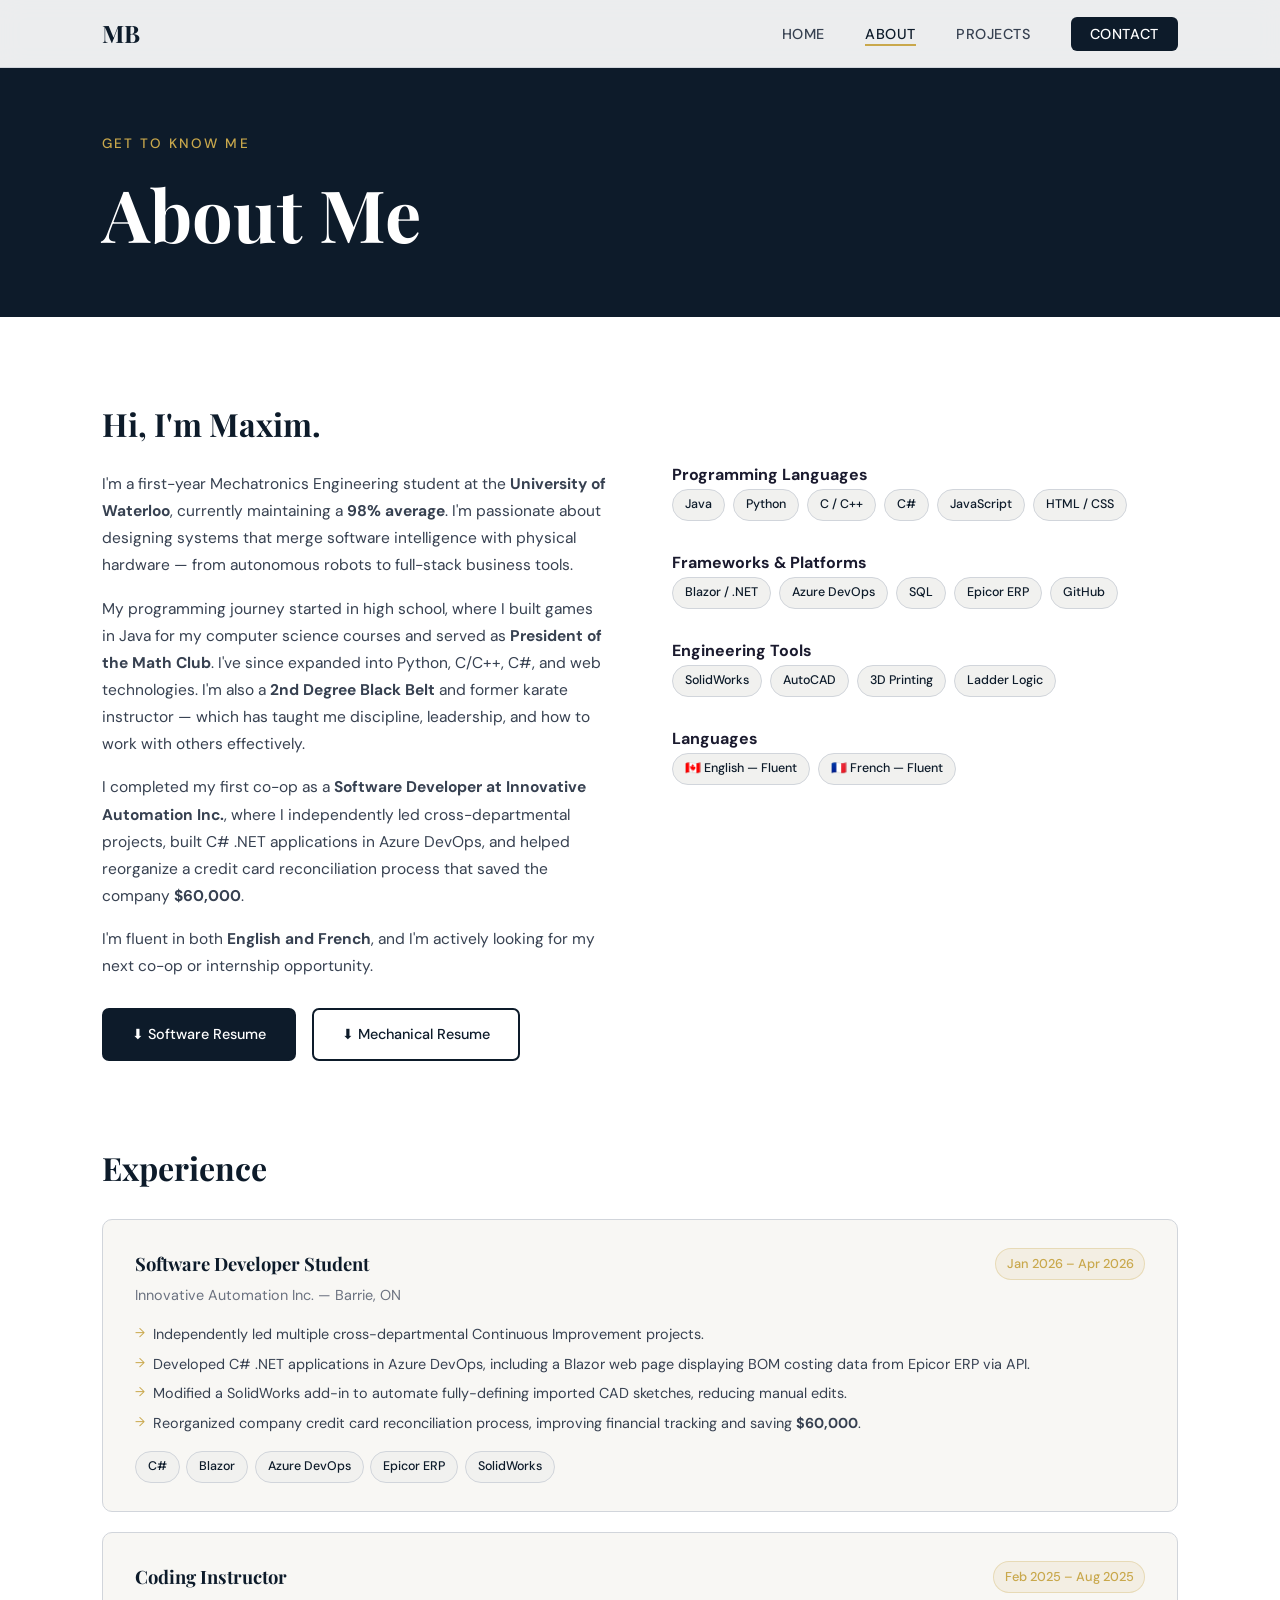
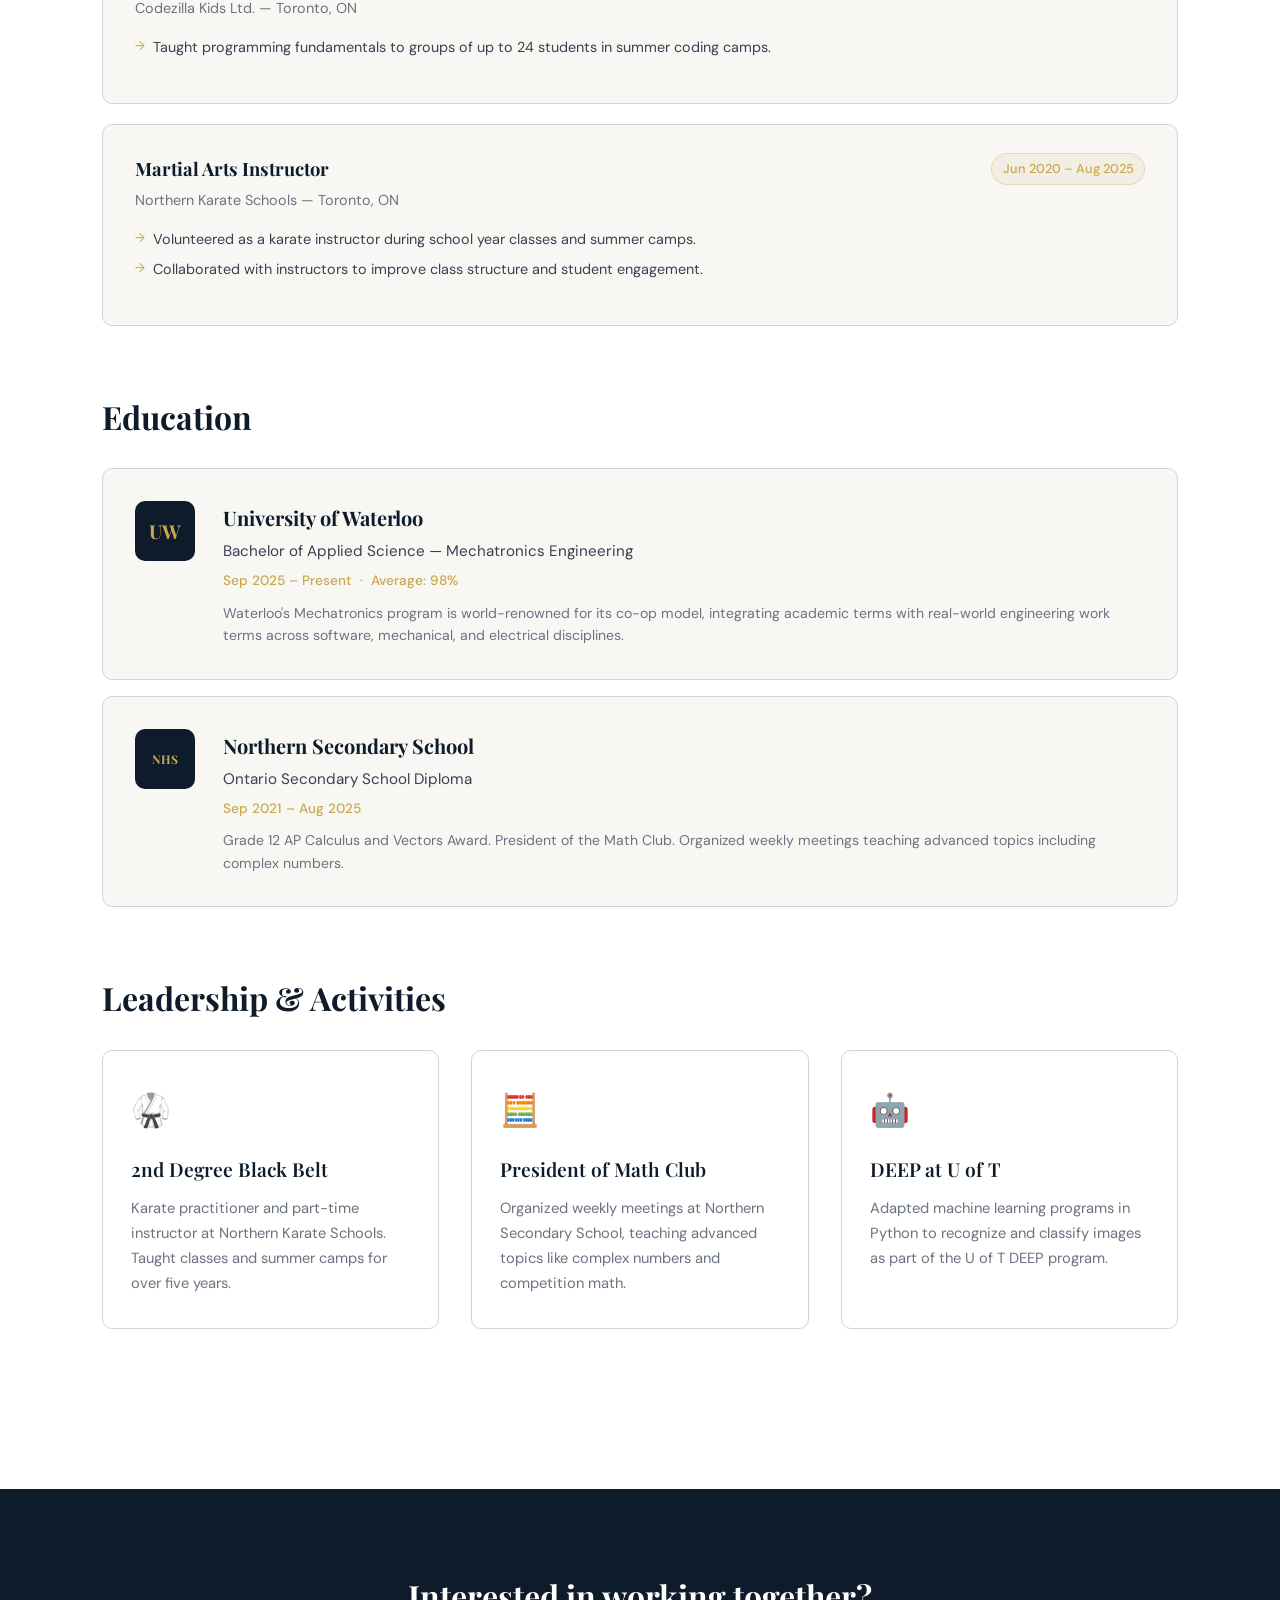
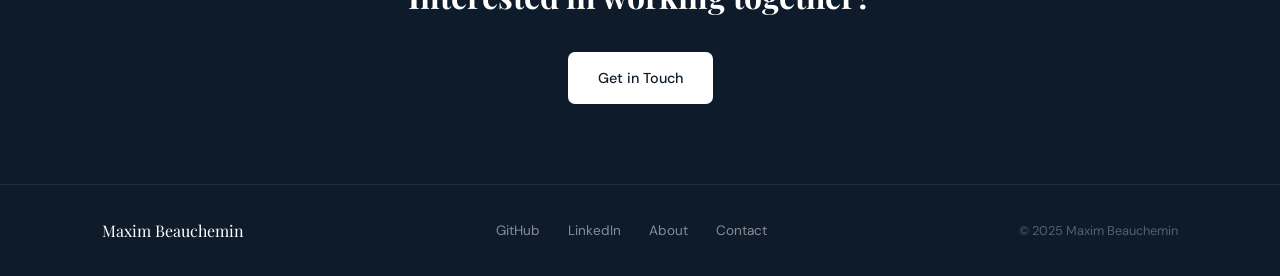
==== about.html @ 8a490d54 "Initial portfolio site" ====
<!DOCTYPE html>
<html lang="en">
<head>
  <meta charset="UTF-8" />
  <meta name="viewport" content="width=device-width, initial-scale=1.0"/>
  <title>About — Maxim Beauchemin</title>
  <link rel="stylesheet" href="css/style.css" />
  <link href="https://fonts.googleapis.com/css2?family=Playfair+Display:wght@400;600;700&family=DM+Sans:ital,wght@0,300;0,400;0,500;1,300&display=swap" rel="stylesheet"/>
</head>
<body>

  <nav class="navbar" id="navbar">
    <div class="nav-inner">
      <a href="index.html" class="nav-logo">MB</a>
      <ul class="nav-links" id="navLinks">
        <li><a href="index.html">Home</a></li>
        <li><a href="about.html" class="active">About</a></li>
        <li><a href="projects.html">Projects</a></li>
        <li><a href="contact.html" class="nav-cta">Contact</a></li>
      </ul>
      <button class="nav-toggle" id="navToggle" aria-label="Toggle menu">
        <span></span><span></span><span></span>
      </button>
    </div>
  </nav>

  <section class="page-hero">
    <div class="container">
      <p class="hero-eyebrow">Get to know me</p>
      <h1 class="page-title">About Me</h1>
    </div>
  </section>

  <section class="about-main">
    <div class="container">

      <!-- BIO + SKILLS -->
      <div class="about-grid">
        <div class="about-bio" data-animate>
          <h2>Hi, I'm Maxim.</h2>
          <p>I'm a first-year Mechatronics Engineering student at the <strong>University of Waterloo</strong>, currently maintaining a <strong>98% average</strong>. I'm passionate about designing systems that merge software intelligence with physical hardware — from autonomous robots to full-stack business tools.</p>
          <p>My programming journey started in high school, where I built games in Java for my computer science courses and served as <strong>President of the Math Club</strong>. I've since expanded into Python, C/C++, C#, and web technologies. I'm also a <strong>2nd Degree Black Belt</strong> and former karate instructor — which has taught me discipline, leadership, and how to work with others effectively.</p>
          <p>I completed my first co-op as a <strong>Software Developer at Innovative Automation Inc.</strong>, where I independently led cross-departmental projects, built C# .NET applications in Azure DevOps, and helped reorganize a credit card reconciliation process that saved the company <strong>$60,000</strong>.</p>
          <p>I'm fluent in both <strong>English and French</strong>, and I'm actively looking for my next co-op or internship opportunity.</p>

          <div class="resume-buttons" style="margin-top: 1.75rem;">
            <a href="assets/Resumes/Software_Resume.pdf" download class="btn btn-primary">⬇ Software Resume</a>
            <a href="assets/Resumes/Mechanical_Resume.pdf" download class="btn btn-secondary">⬇ Mechanical Resume</a>
          </div>
        </div>

        <div class="about-skills" data-animate>
          <div style="height: 4rem;"></div>
          <div class="skill-group">
            <h4 class="skill-group-label">Programming Languages</h4>
            <div class="tags">
              <span class="tag">Java</span>
              <span class="tag">Python</span>
              <span class="tag">C / C++</span>
              <span class="tag">C#</span>
              <span class="tag">JavaScript</span>
              <span class="tag">HTML / CSS</span>
            </div>
          </div>

          <div class="skill-group">
            <h4 class="skill-group-label">Frameworks & Platforms</h4>
            <div class="tags">
              <span class="tag">Blazor / .NET</span>
              <span class="tag">Azure DevOps</span>
              <span class="tag">SQL</span>
              <span class="tag">Epicor ERP</span>
              <span class="tag">GitHub</span>
            </div>
          </div>

          <div class="skill-group">
            <h4 class="skill-group-label">Engineering Tools</h4>
            <div class="tags">
              <span class="tag">SolidWorks</span>
              <span class="tag">AutoCAD</span>
              <span class="tag">3D Printing</span>
              <span class="tag">Ladder Logic</span>
            </div>
          </div>

          <div class="skill-group">
            <h4 class="skill-group-label">Languages</h4>
            <div class="tags">
              <span class="tag">🇨🇦 English — Fluent</span>
              <span class="tag">🇫🇷 French — Fluent</span>
            </div>
          </div>

        </div>
      </div> 

      <!-- EXPERIENCE -->
      <div class="experience-section" data-animate>
        <h2>Experience</h2>

        <div class="exp-card">
          <div class="exp-header">
            <div>
              <h3>Software Developer Student</h3>
              <p class="exp-company">Innovative Automation Inc. — Barrie, ON</p>
            </div>
            <span class="exp-date">Jan 2026 – Apr 2026</span>
          </div>
          <ul class="exp-bullets">
            <li>Independently led multiple cross-departmental Continuous Improvement projects.</li>
            <li>Developed C# .NET applications in Azure DevOps, including a Blazor web page displaying BOM costing data from Epicor ERP via API.</li>
            <li>Modified a SolidWorks add-in to automate fully-defining imported CAD sketches, reducing manual edits.</li>
            <li>Reorganized company credit card reconciliation process, improving financial tracking and saving <strong>$60,000</strong>.</li>
          </ul>
          <div class="exp-tags">
            <span class="tag">C#</span><span class="tag">Blazor</span><span class="tag">Azure DevOps</span><span class="tag">Epicor ERP</span><span class="tag">SolidWorks</span>
          </div>
        </div>

        <div class="exp-card">
          <div class="exp-header">
            <div>
              <h3>Coding Instructor</h3>
              <p class="exp-company">Codezilla Kids Ltd. — Toronto, ON</p>
            </div>
            <span class="exp-date">Feb 2025 – Aug 2025</span>
          </div>
          <ul class="exp-bullets">
            <li>Taught programming fundamentals to groups of up to 24 students in summer coding camps.</li>
          </ul>
        </div>

        <div class="exp-card">
          <div class="exp-header">
            <div>
              <h3>Martial Arts Instructor</h3>
              <p class="exp-company">Northern Karate Schools — Toronto, ON</p>
            </div>
            <span class="exp-date">Jun 2020 – Aug 2025</span>
          </div>
          <ul class="exp-bullets">
            <li>Volunteered as a karate instructor during school year classes and summer camps.</li>
            <li>Collaborated with instructors to improve class structure and student engagement.</li>
          </ul>
        </div>
      </div>

      <!-- EDUCATION -->
      <div class="education-section" data-animate>
        <h2>Education</h2>
        <div class="edu-card">
          <div class="edu-logo">UW</div>
          <div class="edu-info">
            <h3>University of Waterloo</h3>
            <p class="edu-degree">Bachelor of Applied Science — Mechatronics Engineering</p>
            <p class="edu-year">Sep 2025 – Present &nbsp;·&nbsp; Average: 98%</p>
            <p class="edu-note">Waterloo's Mechatronics program is world-renowned for its co-op model, integrating academic terms with real-world engineering work terms across software, mechanical, and electrical disciplines.</p>
          </div>
        </div>
        <div class="edu-card" style="margin-top: 1rem;">
          <div class="edu-logo" style="font-size: 0.75rem; text-align:center; line-height:1.2;">NHS</div>
          <div class="edu-info">
            <h3>Northern Secondary School</h3>
            <p class="edu-degree">Ontario Secondary School Diploma</p>
            <p class="edu-year">Sep 2021 – Aug 2025</p>
            <p class="edu-note">Grade 12 AP Calculus and Vectors Award. President of the Math Club. Organized weekly meetings teaching advanced topics including complex numbers.</p>
          </div>
        </div>
      </div>

      <!-- LEADERSHIP -->
      <div class="education-section" data-animate>
        <h2>Leadership &amp; Activities</h2>
        <div class="highlights-grid" style="margin-top: 1.5rem;">
          <div class="highlight-card">
            <div class="hc-icon">🥋</div>
            <h3>2nd Degree Black Belt</h3>
            <p>Karate practitioner and part-time instructor at Northern Karate Schools. Taught classes and summer camps for over five years.</p>
          </div>
          <div class="highlight-card">
            <div class="hc-icon">🧮</div>
            <h3>President of Math Club</h3>
            <p>Organized weekly meetings at Northern Secondary School, teaching advanced topics like complex numbers and competition math.</p>
          </div>
          <div class="highlight-card">
            <div class="hc-icon">🤖</div>
            <h3>DEEP at U of T</h3>
            <p>Adapted machine learning programs in Python to recognize and classify images as part of the U of T DEEP program.</p>
          </div>
        </div>
      </div>

    </div>
  </section>

  <section class="cta-strip">
    <div class="container">
      <h2>Interested in working together?</h2>
      <a href="contact.html" class="btn btn-light">Get in Touch</a>
    </div>
  </section>

  <footer class="footer">
    <div class="container footer-inner">
      <span class="footer-name">Maxim Beauchemin</span>
      <div class="footer-links">
        <a href="https://github.com/maximbeauc" target="_blank" rel="noopener">GitHub</a>
        <a href="https://linkedin.com/in/maximbeauc" target="_blank" rel="noopener">LinkedIn</a>
        <a href="about.html">About</a>
        <a href="contact.html">Contact</a>
      </div>
      <span class="footer-copy">© 2025 Maxim Beauchemin</span>
    </div>
  </footer>

  <script src="js/main.js"></script>
</body>
</html>
---- css/style.css ----
/* =============================================
   MAXIM BEAUCHEMIN — PORTFOLIO
   Professional & Polished
   ============================================= */

:root {
  --navy:    #0d1b2a;
  --navy-mid:#1b2e44;
  --blue:    #1a56db;
  --blue-lt: #3b82f6;
  --gold:    #c9a84c;
  --gold-lt: #e8c96a;
  --white:   #ffffff;
  --off-white:#f8f7f4;
  --gray-100:#f1f1ef;
  --gray-300:#d1d5db;
  --gray-500:#6b7280;
  --gray-700:#374151;
  --text:    #1a1a2e;

  --font-display: 'Playfair Display', Georgia, serif;
  --font-body:    'DM Sans', sans-serif;

  --nav-h: 68px;
  --radius: 10px;
  --shadow: 0 4px 24px rgba(13,27,42,0.10);
  --shadow-lg: 0 12px 48px rgba(13,27,42,0.16);
  --transition: 0.25s ease;
}

*, *::before, *::after { box-sizing: border-box; margin: 0; padding: 0; }
html { scroll-behavior: smooth; font-size: 16px; }
body {
  font-family: var(--font-body);
  color: var(--text);
  background: var(--white);
  line-height: 1.7;
  -webkit-font-smoothing: antialiased;
}
img { max-width: 100%; display: block; }
a { color: inherit; text-decoration: none; }
ul { list-style: none; }
.container { max-width: 1140px; margin: 0 auto; padding: 0 2rem; }

/* NAV */
.navbar {
  position: fixed; top: 0; left: 0; right: 0;
  z-index: 1000; height: var(--nav-h);
  background: rgba(255,255,255,0.92);
  backdrop-filter: blur(12px);
  border-bottom: 1px solid var(--gray-300);
  transition: box-shadow var(--transition);
}
.navbar.scrolled { box-shadow: var(--shadow); }
.nav-inner {
  max-width: 1140px; margin: 0 auto; padding: 0 2rem;
  height: 100%; display: flex; align-items: center; justify-content: space-between;
}
.nav-logo { font-family: var(--font-display); font-weight: 700; font-size: 1.5rem; color: var(--navy); }
.nav-links { display: flex; align-items: center; gap: 2.5rem; }
.nav-links a {
  font-size: 0.9rem; font-weight: 500; color: var(--gray-700);
  letter-spacing: 0.04em; text-transform: uppercase;
  transition: color var(--transition); position: relative;
}
.nav-links a::after {
  content: ''; position: absolute; bottom: -3px; left: 0; right: 0;
  height: 2px; background: var(--gold);
  transform: scaleX(0); transition: transform var(--transition);
}
.nav-links a:hover, .nav-links a.active { color: var(--navy); }
.nav-links a:hover::after, .nav-links a.active::after { transform: scaleX(1); }
.nav-links .nav-cta {
  background: var(--navy); color: var(--white) !important;
  padding: 0.5rem 1.2rem; border-radius: 6px;
  transition: background var(--transition), transform var(--transition);
}
.nav-links .nav-cta::after { display: none; }
.nav-links .nav-cta:hover { background: var(--blue); transform: translateY(-1px); }
.nav-toggle { display: none; flex-direction: column; gap: 5px; background: none; border: none; cursor: pointer; padding: 4px; }
.nav-toggle span { display: block; width: 24px; height: 2px; background: var(--navy); border-radius: 2px; transition: var(--transition); }

/* BUTTONS */
.btn {
  display: inline-flex; align-items: center; gap: 0.4rem;
  font-family: var(--font-body); font-size: 0.9rem; font-weight: 500;
  padding: 0.75rem 1.75rem; border-radius: 7px; cursor: pointer;
  transition: all var(--transition); border: 2px solid transparent;
}
.btn-primary { background: var(--navy); color: var(--white); border-color: var(--navy); }
.btn-primary:hover { background: var(--blue); border-color: var(--blue); transform: translateY(-2px); box-shadow: 0 6px 20px rgba(26,86,219,0.25); }
.btn-secondary { background: transparent; color: var(--navy); border-color: var(--navy); }
.btn-secondary:hover { background: var(--navy); color: var(--white); transform: translateY(-2px); }
.btn-light { background: var(--white); color: var(--navy); border-color: var(--white); }
.btn-light:hover { background: var(--gold-lt); border-color: var(--gold-lt); transform: translateY(-2px); }
.btn-sm { font-size: 0.82rem; padding: 0.5rem 1.1rem; }
.btn-full { width: 100%; justify-content: center; }

/* HERO */
.hero {
  min-height: 100vh; display: flex; align-items: center;
  position: relative; overflow: hidden;
  background: var(--navy); padding-top: var(--nav-h);
}
.hero-bg { position: absolute; inset: 0; pointer-events: none; }
.hero-grid {
  position: absolute; inset: 0;
  background-image:
    linear-gradient(rgba(255,255,255,0.04) 1px, transparent 1px),
    linear-gradient(90deg, rgba(255,255,255,0.04) 1px, transparent 1px);
  background-size: 60px 60px;
}
.hero-bg::after {
  content: ''; position: absolute; bottom: -1px; left: 0; right: 0;
  height: 120px; background: linear-gradient(to bottom, transparent, var(--white));
}
.hero-content {
  position: relative; z-index: 2;
  padding: 6rem 2rem 8rem;
  max-width: 1140px; margin: 0 auto; width: 100%;
}
.hero-eyebrow {
  font-size: 0.85rem; font-weight: 500; letter-spacing: 0.15em;
  text-transform: uppercase; color: var(--gold); margin-bottom: 1.2rem;
  opacity: 0; animation: fadeUp 0.7s 0.2s forwards;
}
.hero-title {
  font-family: var(--font-display);
  font-size: clamp(3.5rem, 9vw, 7.5rem);
  font-weight: 700; line-height: 1.0; color: var(--white); margin-bottom: 1.5rem;
  opacity: 0; animation: fadeUp 0.7s 0.35s forwards;
}
.hero-title-accent { color: var(--gold); display: block; }
.hero-subtitle {
  font-size: 1.1rem; font-weight: 300; color: rgba(255,255,255,0.72);
  max-width: 520px; margin-bottom: 2.5rem; line-height: 1.7;
  opacity: 0; animation: fadeUp 0.7s 0.5s forwards;
}
.hero-actions { display: flex; gap: 1rem; flex-wrap: wrap; opacity: 0; animation: fadeUp 0.7s 0.65s forwards; }
.hero-scroll-hint {
  position: absolute; bottom: 2.5rem; left: 2rem;
  display: flex; align-items: center; gap: 1rem;
  opacity: 0; animation: fadeIn 1s 1.2s forwards;
}
.hero-scroll-hint span { font-size: 0.75rem; letter-spacing: 0.15em; text-transform: uppercase; color: rgba(255,255,255,0.4); }
.scroll-line { width: 48px; height: 1px; background: rgba(255,255,255,0.25); position: relative; overflow: hidden; }
.scroll-line::after {
  content: ''; position: absolute; top: 0; left: -100%;
  width: 100%; height: 100%; background: var(--gold);
  animation: scrollSlide 2s 1.5s infinite;
}

/* HIGHLIGHTS */
.highlights { padding: 6rem 0; background: var(--white); }
.highlights-grid { display: grid; grid-template-columns: repeat(auto-fit, minmax(280px, 1fr)); gap: 2rem; }
.highlight-card {
  padding: 2rem 1.75rem; border: 1px solid var(--gray-300); border-radius: var(--radius);
  transition: transform var(--transition), box-shadow var(--transition), border-color var(--transition);
  opacity: 0; transform: translateY(20px);
}
.highlight-card.visible { opacity: 1; transform: translateY(0); transition: opacity 0.6s ease, transform 0.6s ease, box-shadow var(--transition), border-color var(--transition); }
.highlight-card:hover { transform: translateY(-4px); box-shadow: var(--shadow-lg); border-color: var(--gold); }
.hc-icon { font-size: 2rem; margin-bottom: 1rem; }
.highlight-card h3 { font-family: var(--font-display); font-size: 1.2rem; font-weight: 600; color: var(--navy); margin-bottom: 0.65rem; }
.highlight-card p { font-size: 0.92rem; color: var(--gray-500); line-height: 1.7; }

/* FEATURED */
.featured { padding: 6rem 0; background: var(--off-white); }
.section-label { font-size: 0.78rem; font-weight: 500; letter-spacing: 0.18em; text-transform: uppercase; color: var(--gold); margin-bottom: 1.5rem; }
.featured-inner { display: flex; align-items: center; gap: 4rem; }
.featured-text { flex: 1; }
.featured-text h2 { font-family: var(--font-display); font-size: 2.4rem; color: var(--navy); margin-bottom: 1rem; line-height: 1.2; }
.featured-text p { font-size: 1rem; color: var(--gray-700); margin-bottom: 1.75rem; max-width: 520px; }
.featured-badge { flex-shrink: 0; width: 180px; height: 180px; border-radius: 50%; background: var(--navy); display: flex; align-items: center; justify-content: center; }
.badge-inner { text-align: center; color: var(--white); }
.badge-label { display: block; font-family: var(--font-display); font-size: 2rem; font-weight: 700; color: var(--gold); line-height: 1; }
.badge-course { display: block; font-size: 1rem; font-weight: 500; margin-top: 0.25rem; }
.badge-year { display: block; font-size: 0.8rem; opacity: 0.6; margin-top: 0.15rem; }

/* RESUME SECTION */
.resume-section { padding: 5rem 0; background: var(--white); border-top: 1px solid var(--gray-100); }
.resume-section h2 { font-family: var(--font-display); font-size: 2rem; color: var(--navy); margin-bottom: 0.75rem; }
.resume-section p { font-size: 0.97rem; color: var(--gray-500); margin-bottom: 1.75rem; }
.resume-buttons { display: flex; gap: 1rem; flex-wrap: wrap; }

/* CTA STRIP */
.cta-strip { background: var(--navy); padding: 5rem 0; text-align: center; }
.cta-strip h2 { font-family: var(--font-display); font-size: 2rem; color: var(--white); margin-bottom: 1.75rem; }

/* FOOTER */
.footer { background: var(--navy); border-top: 1px solid rgba(255,255,255,0.08); padding: 2rem 0; }
.footer-inner { display: flex; align-items: center; justify-content: space-between; flex-wrap: wrap; gap: 1rem; }
.footer-name { font-family: var(--font-display); color: var(--white); font-size: 1rem; }
.footer-links { display: flex; gap: 1.75rem; }
.footer-links a { font-size: 0.85rem; color: rgba(255,255,255,0.5); transition: color var(--transition); }
.footer-links a:hover { color: var(--gold); }
.footer-copy { font-size: 0.8rem; color: rgba(255,255,255,0.3); }

/* PAGE HERO */
.page-hero { background: var(--navy); padding: calc(var(--nav-h) + 4rem) 0 4rem; }
.page-hero .hero-eyebrow { animation: none; opacity: 1; }
.page-title { font-family: var(--font-display); font-size: clamp(2.5rem, 6vw, 4.5rem); font-weight: 700; color: var(--white); line-height: 1.1; }

/* TAGS */
.tags { display: flex; flex-wrap: wrap; gap: 0.5rem; }
.tag { font-size: 0.78rem; font-weight: 500; padding: 0.3rem 0.75rem; background: var(--gray-100); color: var(--navy); border-radius: 20px; border: 1px solid var(--gray-300); }

/* ABOUT */
.about-main { padding: 5rem 0 6rem; }
.about-grid { display: grid; grid-template-columns: 1fr 1fr; gap: 4rem; margin-bottom: 5rem; }
.about-bio h2 { font-family: var(--font-display); font-size: 2rem; color: var(--navy); margin-bottom: 1.2rem; }
.about-bio p { font-size: 0.97rem; color: var(--gray-700); margin-bottom: 1rem; line-height: 1.75; }
.about-skills h3 { font-family: var(--font-display); font-size: 1.3rem; color: var(--navy); margin-bottom: 1.2rem;}
.skills-subhead { margin-top: 2rem !important; }
.skills-list { display: flex; flex-direction: column; gap: 0.9rem; margin-bottom: 1.5rem; }
.skill-item { display: flex; align-items: center; gap: 1rem; }
.skill-name { width: 110px; font-size: 0.88rem; font-weight: 500; color: var(--navy); flex-shrink: 0; }
.skill-bar { flex: 1; height: 6px; background: var(--gray-100); border-radius: 3px; overflow: hidden; }
.skill-fill { height: 100%; width: 0; background: linear-gradient(90deg, var(--navy), var(--blue-lt)); border-radius: 3px; transition: width 1s cubic-bezier(0.4,0,0.2,1); }
.skill-fill.animated { width: var(--pct); }

/* EXPERIENCE */
.experience-section { margin-bottom: 4rem; }
.experience-section h2 { font-family: var(--font-display); font-size: 2rem; color: var(--navy); margin-bottom: 1.5rem; }
.exp-card { border: 1px solid var(--gray-300); border-radius: var(--radius); padding: 1.75rem 2rem; margin-bottom: 1.25rem; background: var(--off-white); transition: border-color var(--transition), box-shadow var(--transition); }
.exp-card:hover { border-color: var(--gold); box-shadow: var(--shadow); }
.exp-header { display: flex; justify-content: space-between; align-items: flex-start; gap: 1rem; margin-bottom: 1rem; flex-wrap: wrap; }
.exp-header h3 { font-family: var(--font-display); font-size: 1.15rem; color: var(--navy); margin-bottom: 0.2rem; }
.exp-company { font-size: 0.9rem; color: var(--gray-500); }
.exp-date { font-size: 0.8rem; font-weight: 500; color: var(--gold); white-space: nowrap; background: rgba(201,168,76,0.1); padding: 0.25rem 0.65rem; border-radius: 20px; border: 1px solid rgba(201,168,76,0.3); flex-shrink: 0; }
.exp-bullets { list-style: none; margin-bottom: 1rem; display: flex; flex-direction: column; gap: 0.4rem; }
.exp-bullets li { font-size: 0.9rem; color: var(--gray-700); padding-left: 1.1rem; position: relative; line-height: 1.6; }
.exp-bullets li::before { content: '→'; position: absolute; left: 0; color: var(--gold); font-size: 0.8rem; }
.exp-tags { display: flex; flex-wrap: wrap; gap: 0.4rem; }

/* EDUCATION */
.education-section { margin-bottom: 4rem; }
.education-section h2 { font-family: var(--font-display); font-size: 2rem; color: var(--navy); margin-bottom: 1.5rem; }
.edu-card { display: flex; align-items: flex-start; gap: 1.75rem; padding: 2rem; border: 1px solid var(--gray-300); border-radius: var(--radius); background: var(--off-white); }
.edu-logo { width: 60px; height: 60px; background: var(--navy); color: var(--gold); font-family: var(--font-display); font-weight: 700; font-size: 1.2rem; border-radius: 10px; display: flex; align-items: center; justify-content: center; flex-shrink: 0; }
.edu-info h3 { font-family: var(--font-display); font-size: 1.25rem; color: var(--navy); margin-bottom: 0.25rem; }
.edu-degree { font-size: 0.95rem; color: var(--gray-700); margin-bottom: 0.25rem; }
.edu-year { font-size: 0.85rem; color: var(--gold); font-weight: 500; margin-bottom: 0.6rem; }
.edu-note { font-size: 0.88rem; color: var(--gray-500); line-height: 1.6; }

/* PROJECTS */
.projects-section { padding: 5rem 0 6rem; }
.project-featured { background: var(--off-white); border: 1px solid var(--gray-300); border-radius: 16px; padding: 3rem; margin-bottom: 4rem; opacity: 0; transform: translateY(20px); }
.project-featured.visible { opacity: 1; transform: translateY(0); transition: opacity 0.6s, transform 0.6s; }
.pf-tag { font-size: 0.78rem; font-weight: 500; letter-spacing: 0.1em; text-transform: uppercase; color: var(--gold); margin-bottom: 0.75rem; }
.pf-header h2 { font-family: var(--font-display); font-size: 2rem; color: var(--navy); margin-bottom: 1rem; }
.pf-desc { font-size: 0.97rem; color: var(--gray-700); max-width: 720px; line-height: 1.75; margin-bottom: 1.25rem; }
.pf-bullets { list-style: none; margin-bottom: 1.5rem; display: flex; flex-direction: column; gap: 0.45rem; max-width: 720px; }
.pf-bullets li { font-size: 0.92rem; color: var(--gray-700); padding-left: 1.2rem; position: relative; line-height: 1.6; }
.pf-bullets li::before { content: '→'; position: absolute; left: 0; color: var(--gold); font-size: 0.8rem; }
.pf-tags { margin-bottom: 1.5rem; display: flex; flex-wrap: wrap; gap: 0.5rem; }
.pf-video-section { margin-top: 2.5rem; padding-top: 2.5rem; border-top: 1px solid var(--gray-300); }
.pf-video-section h3 { font-family: var(--font-display); font-size: 1.25rem; color: var(--navy); margin-bottom: 1.25rem; }
.video-container { border-radius: 10px; overflow: hidden; background: var(--navy); }
.video-placeholder { aspect-ratio: 16/9; display: flex; align-items: center; justify-content: center; background: linear-gradient(135deg, var(--navy-mid), var(--navy)); }
.vp-inner { text-align: center; padding: 2rem; max-width: 600px; }
.vp-icon { width: 64px; height: 64px; background: rgba(201,168,76,0.2); border: 2px solid var(--gold); border-radius: 50%; display: flex; align-items: center; justify-content: center; font-size: 1.5rem; color: var(--gold); margin: 0 auto 1rem; }
.vp-title { font-family: var(--font-display); font-size: 1.2rem; color: var(--white); margin-bottom: 0.75rem; }
.vp-note { font-size: 0.82rem; color: rgba(255,255,255,0.5); line-height: 1.6; text-align: left; }
.vp-note code { background: rgba(255,255,255,0.1); padding: 0.15em 0.45em; border-radius: 4px; font-family: monospace; font-size: 0.78rem; color: var(--gold-lt); word-break: break-all; }
.project-video { width: 100%; aspect-ratio: 16/9; display: block; border: none; }
.projects-grid-header { display: flex; align-items: center; justify-content: space-between; margin-bottom: 2rem; flex-wrap: wrap; gap: 1rem; }
.projects-grid-header h2 { font-family: var(--font-display); font-size: 1.9rem; color: var(--navy); }
.projects-grid { display: grid; grid-template-columns: repeat(auto-fit, minmax(260px, 1fr)); gap: 1.75rem; }
.project-card { border: 1px solid var(--gray-300); border-radius: var(--radius); padding: 1.75rem; display: flex; flex-direction: column; transition: transform var(--transition), box-shadow var(--transition), border-color var(--transition); background: var(--white); opacity: 0; transform: translateY(20px); }
.project-card.visible { opacity: 1; transform: translateY(0); transition: opacity 0.6s ease, transform 0.6s ease, box-shadow var(--transition), border-color var(--transition); }
.project-card:hover { transform: translateY(-5px); box-shadow: var(--shadow-lg); border-color: var(--gold); }
.pc-top { display: flex; align-items: center; justify-content: space-between; margin-bottom: 0.75rem; }
.pc-lang { font-size: 0.75rem; font-weight: 600; padding: 0.25rem 0.65rem; border-radius: 20px; text-transform: uppercase; letter-spacing: 0.05em; }
.pc-lang.java { background: #fef3c7; color: #92400e; }
.pc-lang.python { background: #dbeafe; color: #1e40af; }
.pc-lang.cpp { background: #f3e8ff; color: #6b21a8; }
.pc-github-link { color: var(--gray-500); transition: color var(--transition); display: flex; }
.pc-github-link:hover { color: var(--navy); }
.pc-github-link svg { width: 20px; height: 20px; }
.project-card h3 { font-family: var(--font-display); font-size: 1.15rem; color: var(--navy); margin-bottom: 0.5rem; }
.project-card p { font-size: 0.88rem; color: var(--gray-500); line-height: 1.65; flex: 1; margin-bottom: 1.25rem; }
.pc-tags { display: flex; flex-wrap: wrap; gap: 0.4rem; margin-bottom: 1.25rem; }
.pc-actions { margin-top: auto; }

/* CONTACT */
.contact-section { padding: 5rem 0 6rem; }
.contact-grid { display: grid; grid-template-columns: 1fr 1fr; gap: 4rem; align-items: start; }
.contact-info h2 { font-family: var(--font-display); font-size: 2rem; color: var(--navy); margin-bottom: 1rem; }
.contact-info p { font-size: 0.97rem; color: var(--gray-700); margin-bottom: 1rem; line-height: 1.75; }
.contact-links { display: flex; flex-direction: column; gap: 1rem; margin-top: 2rem; }
.contact-link-card { display: flex; align-items: center; gap: 1rem; padding: 1rem 1.25rem; border: 1px solid var(--gray-300); border-radius: var(--radius); transition: border-color var(--transition), transform var(--transition), box-shadow var(--transition); }
.contact-link-card:hover { border-color: var(--gold); transform: translateX(4px); box-shadow: var(--shadow); }
.clc-icon { font-size: 1.3rem; width: 40px; height: 40px; background: var(--off-white); border-radius: 8px; display: flex; align-items: center; justify-content: center; flex-shrink: 0; }
.clc-text { display: flex; flex-direction: column; }
.clc-label { font-size: 0.75rem; font-weight: 500; text-transform: uppercase; letter-spacing: 0.1em; color: var(--gray-500); }
.clc-value { font-size: 0.92rem; color: var(--navy); }
.contact-form-wrap { background: var(--off-white); border: 1px solid var(--gray-300); border-radius: 14px; padding: 2.5rem; }
.contact-form { display: flex; flex-direction: column; gap: 1.25rem; }
.form-group { display: flex; flex-direction: column; gap: 0.4rem; }
.form-group label { font-size: 0.83rem; font-weight: 500; color: var(--navy); text-transform: uppercase; letter-spacing: 0.06em; }
.form-group input, .form-group textarea { font-family: var(--font-body); font-size: 0.95rem; padding: 0.75rem 1rem; border: 1px solid var(--gray-300); border-radius: 7px; background: var(--white); color: var(--text); outline: none; transition: border-color var(--transition), box-shadow var(--transition); }
.form-group input:focus, .form-group textarea:focus { border-color: var(--navy); box-shadow: 0 0 0 3px rgba(13,27,42,0.08); }
.form-group textarea { resize: vertical; min-height: 120px; }
.form-note { font-size: 0.85rem; text-align: center; min-height: 1.2em; color: var(--gray-500); transition: color var(--transition); }
.form-note.success { color: #16a34a; }
.form-note.error { color: #dc2626; }

/* ANIMATIONS */
@keyframes fadeUp { from { opacity: 0; transform: translateY(24px); } to { opacity: 1; transform: translateY(0); } }
@keyframes fadeIn { from { opacity: 0; } to { opacity: 1; } }
@keyframes scrollSlide { 0% { left: -100%; } 50% { left: 100%; } 100% { left: 100%; } }

/* RESPONSIVE */
@media (max-width: 768px) {
  .nav-links { display: none; position: fixed; top: var(--nav-h); left: 0; right: 0; background: var(--white); flex-direction: column; gap: 0; padding: 1rem 0 1.5rem; border-bottom: 1px solid var(--gray-300); box-shadow: var(--shadow); }
  .nav-links.open { display: flex; }
  .nav-links li { width: 100%; }
  .nav-links a { display: block; padding: 0.85rem 2rem; }
  .nav-links a::after { display: none; }
  .nav-links .nav-cta { margin: 0.5rem 2rem 0; text-align: center; border-radius: 6px; }
  .nav-toggle { display: flex; }
  .hero-title { font-size: clamp(3rem, 13vw, 5rem); }
  .featured-inner { flex-direction: column; gap: 2rem; }
  .featured-badge { align-self: flex-start; }
  .about-grid { grid-template-columns: 1fr; gap: 2.5rem; }
  .contact-grid { grid-template-columns: 1fr; gap: 2.5rem; }
  .project-featured { padding: 2rem; }
  .footer-inner { flex-direction: column; text-align: center; }
  .projects-grid-header { flex-direction: column; align-items: flex-start; }
  .exp-header { flex-direction: column; }
}
@media (max-width: 480px) {
  .container { padding: 0 1.25rem; }
  .hero-actions, .resume-buttons { flex-direction: column; }
  .hero-actions .btn, .resume-buttons .btn { width: 100%; justify-content: center; }
  .edu-card { flex-direction: column; }
}
.skill-group {
  margin-bottom: 1.75rem;
}
.skill-group:last-child {
  margin-bottom: 0;
}
.skill-group h3 {
  font-family: var(--font-display);
  font-size: 1rem;
  font-weight: 600;
  color: var(--navy);
  margin-bottom: 0.75rem;
  text-transform: uppercase;
  letter-spacing: 0.06em;
  font-size: 0.8rem;
}
.live-stats {
  padding: 5rem 0;
  background: var(--off-white);
  border-top: 1px solid var(--gray-300);
  border-bottom: 1px solid var(--gray-300);
}
.live-stats-title {
  font-family: var(--font-display);
  font-size: 2rem;
  color: var(--navy);
  text-align: center;
  margin-bottom: 2.5rem;
}
.live-stats-grid {
  display: grid;
  grid-template-columns: 1fr 1fr;
  gap: 1.75rem;
}
.ls-card {
  background: var(--white);
  border: 1px solid var(--gray-300);
  border-radius: var(--radius);
  padding: 2rem;
  transition: box-shadow var(--transition), border-color var(--transition);
}
.ls-card:hover {
  box-shadow: var(--shadow-lg);
  border-color: var(--gold);
}
.ls-card-header {
  display: flex;
  align-items: center;
  gap: 0.75rem;
  margin-bottom: 1.75rem;
}
.ls-icon {
  width: 22px;
  height: 22px;
  color: var(--navy);
  flex-shrink: 0;
}
.ls-card-title {
  font-family: var(--font-display);
  font-size: 1.1rem;
  font-weight: 600;
  color: var(--navy);
  flex: 1;
}
.ls-card-link {
  font-size: 0.78rem;
  color: var(--gold);
  font-weight: 500;
  transition: color var(--transition);
}
.ls-card-link:hover { color: var(--navy); }

.ls-stats-row {
  display: flex;
  gap: 0;
  justify-content: space-around;
  text-align: center;
}
.ls-stat {
  display: flex;
  flex-direction: column;
  align-items: center;
  gap: 0.3rem;
}
.ls-num {
  font-family: var(--font-display);
  font-size: 2rem;
  font-weight: 700;
  color: var(--navy);
  line-height: 1;
  min-width: 2ch;
}
.ls-easy   { color: #16a34a; }
.ls-medium { color: #d97706; }
.ls-hard   { color: #dc2626; }
.ls-label {
  font-size: 0.72rem;
  text-transform: uppercase;
  letter-spacing: 0.08em;
  color: var(--gray-500);
  white-space: nowrap;
}

/* LeetCode progress bar */
.lc-bar-wrap { margin-top: 1.5rem; }
.lc-bar {
  height: 6px;
  border-radius: 3px;
  background: var(--gray-100);
  display: flex;
  overflow: hidden;
}
.lc-bar-fill {
  height: 100%;
  transition: width 1s cubic-bezier(0.4,0,0.2,1);
  width: 0;
}
.lc-bar-easy   { background: #16a34a; }
.lc-bar-medium { background: #d97706; }
.lc-bar-hard   { background: #dc2626; }

@media (max-width: 640px) {
  .live-stats-grid { grid-template-columns: 1fr; }
}
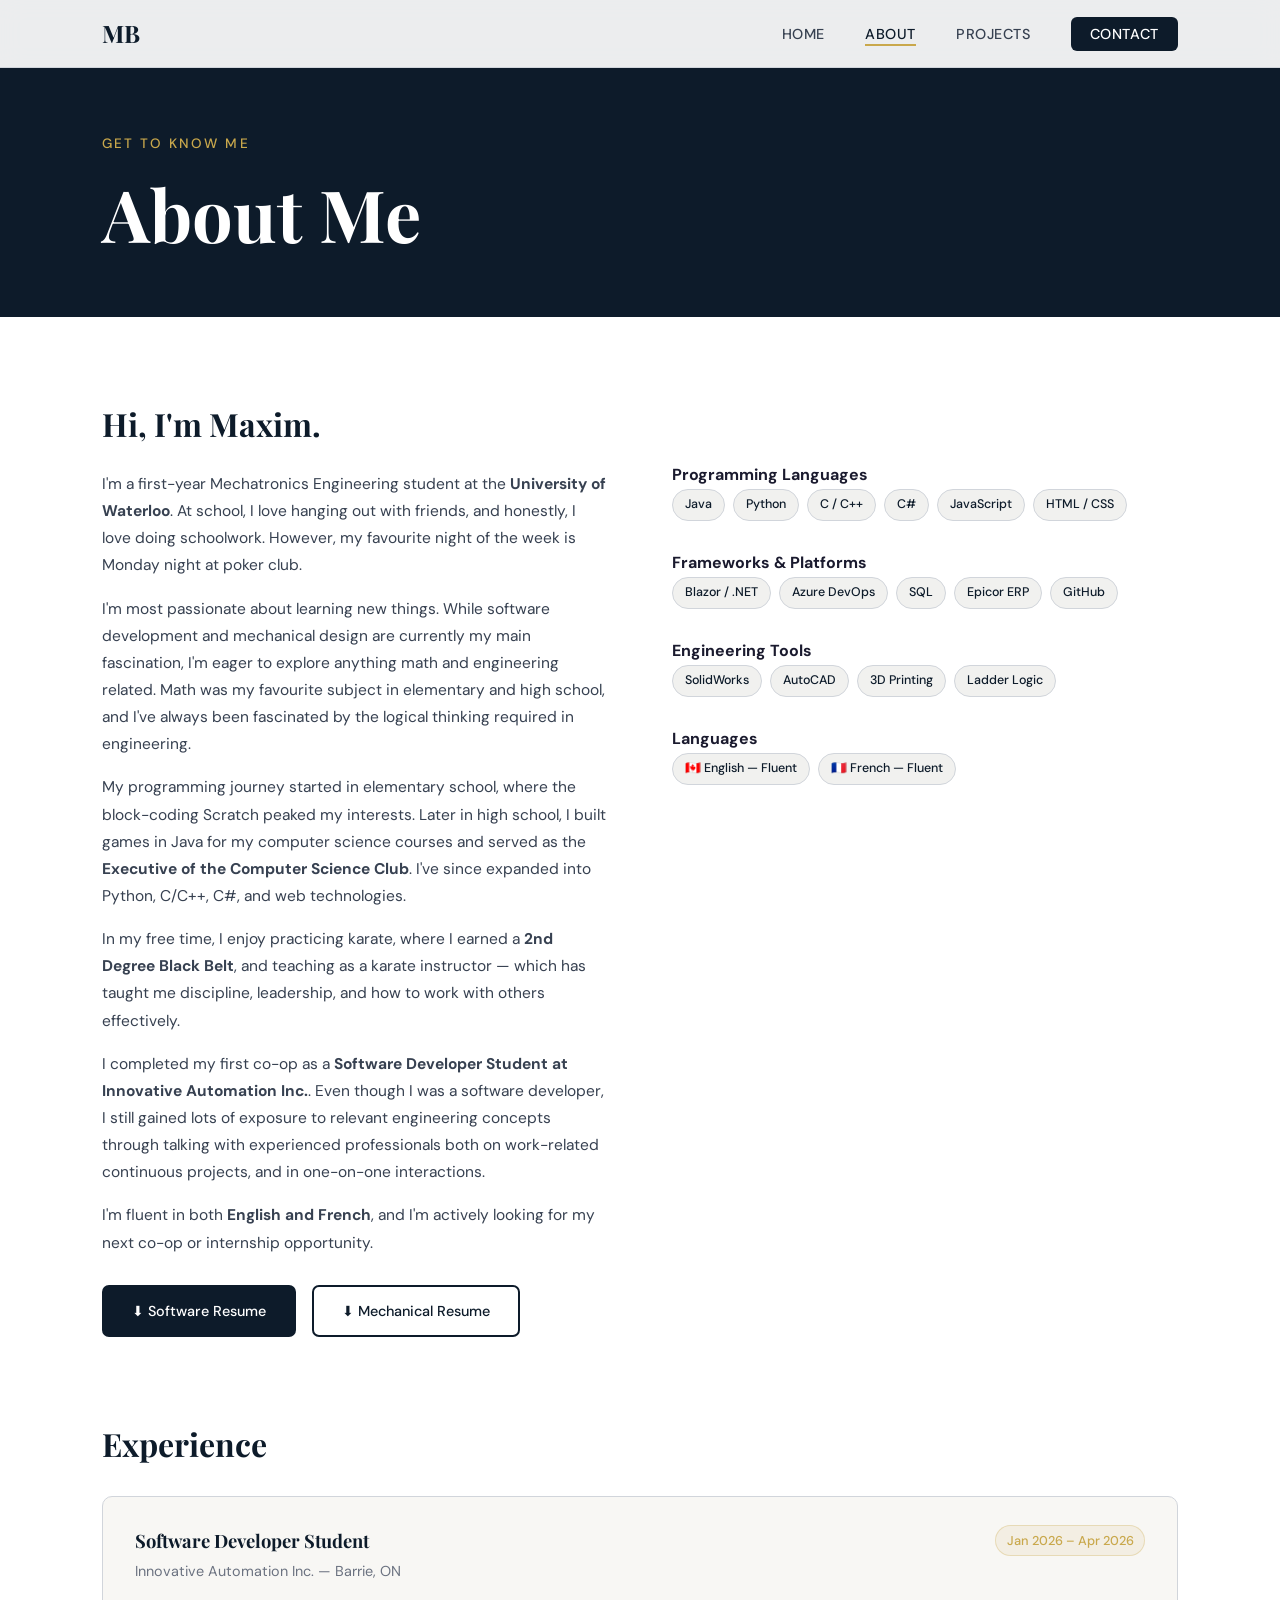
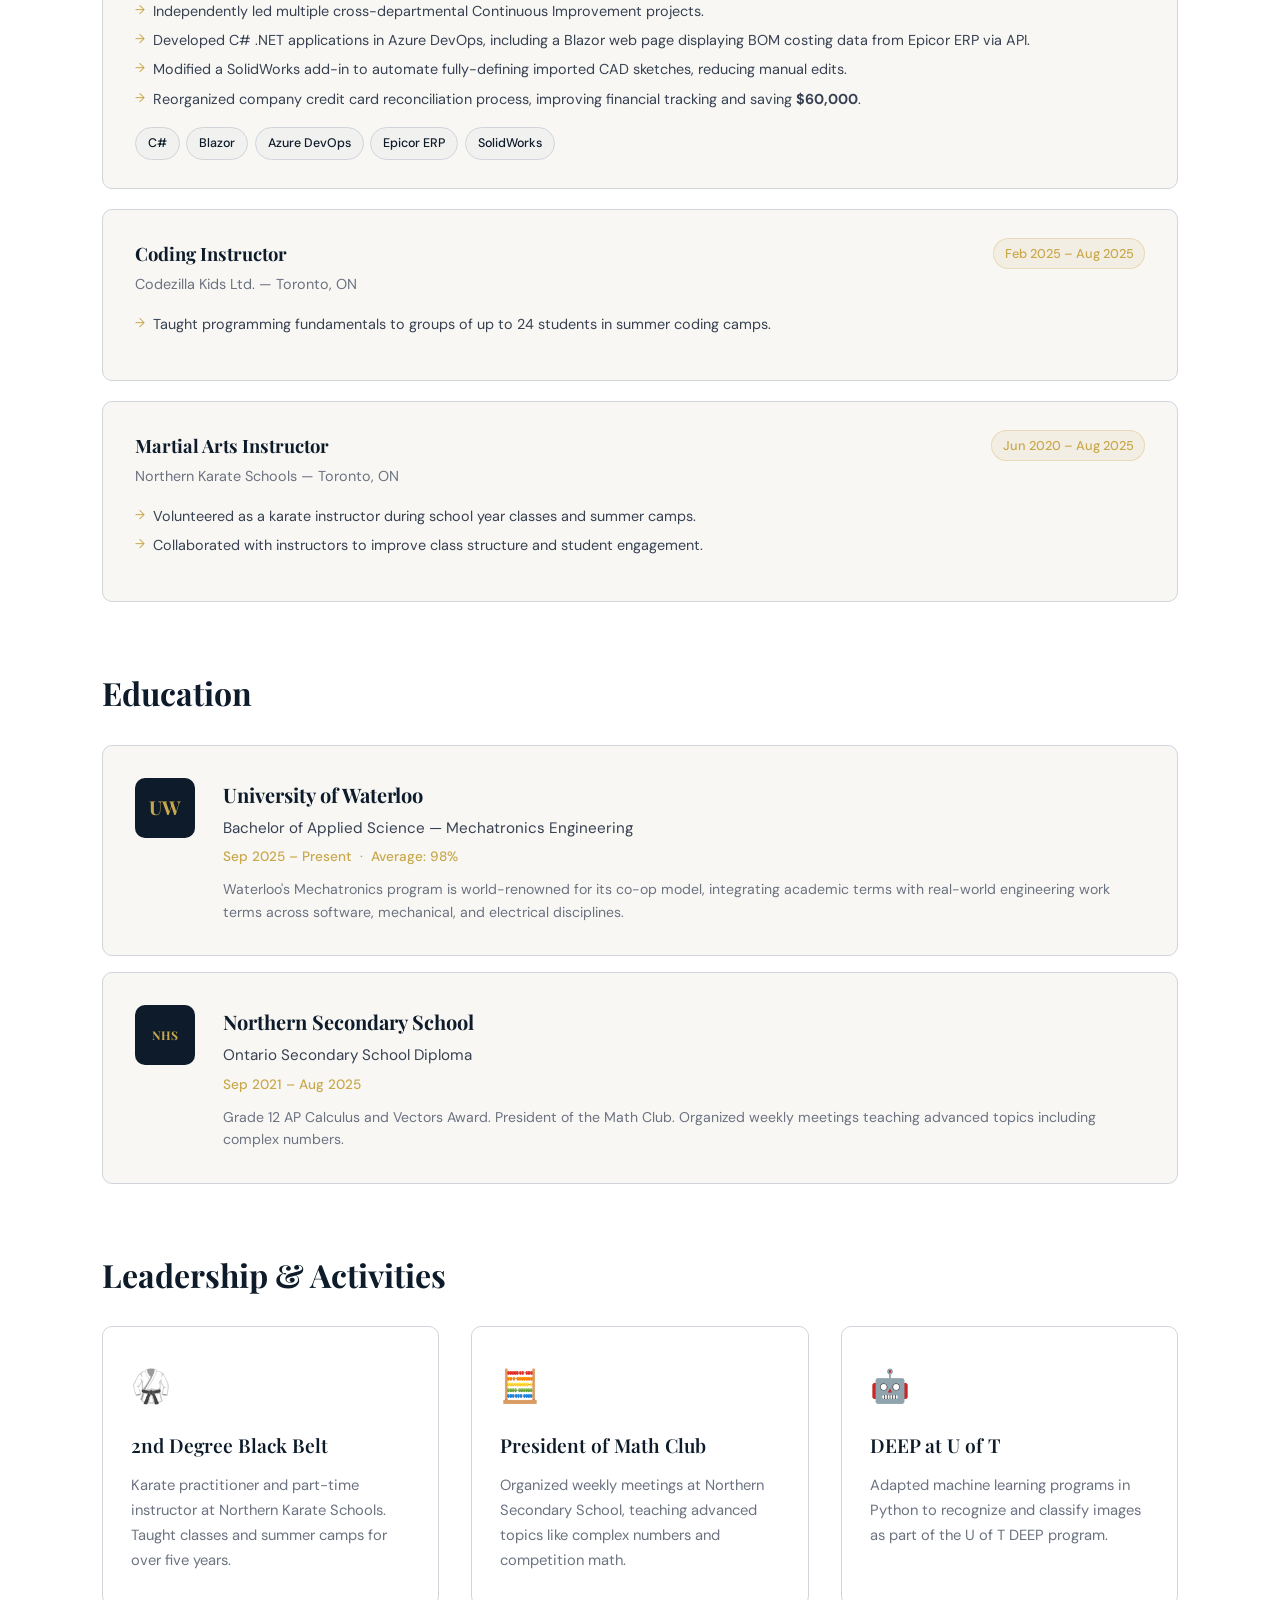
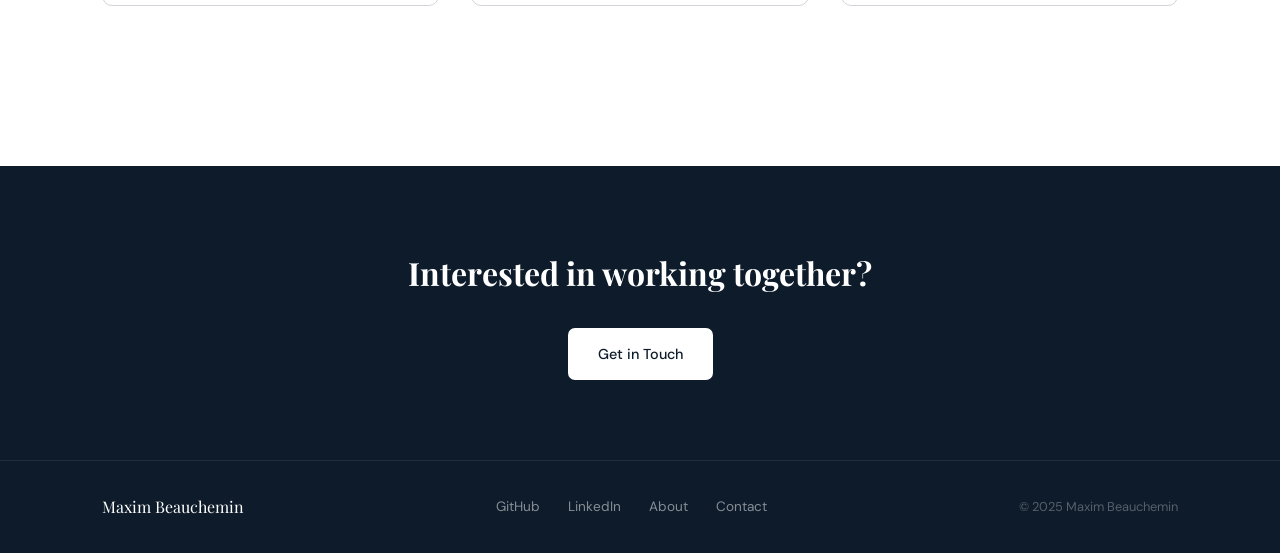
==== commit 4dd14762: "Updated bio" ====
--- a/about.html
+++ b/about.html
@@ -38,9 +38,11 @@
       <div class="about-grid">
         <div class="about-bio" data-animate>
           <h2>Hi, I'm Maxim.</h2>
-          <p>I'm a first-year Mechatronics Engineering student at the <strong>University of Waterloo</strong>, currently maintaining a <strong>98% average</strong>. I'm passionate about designing systems that merge software intelligence with physical hardware — from autonomous robots to full-stack business tools.</p>
-          <p>My programming journey started in high school, where I built games in Java for my computer science courses and served as <strong>President of the Math Club</strong>. I've since expanded into Python, C/C++, C#, and web technologies. I'm also a <strong>2nd Degree Black Belt</strong> and former karate instructor — which has taught me discipline, leadership, and how to work with others effectively.</p>
-          <p>I completed my first co-op as a <strong>Software Developer at Innovative Automation Inc.</strong>, where I independently led cross-departmental projects, built C# .NET applications in Azure DevOps, and helped reorganize a credit card reconciliation process that saved the company <strong>$60,000</strong>.</p>
+          <p>I'm a first-year Mechatronics Engineering student at the <strong>University of Waterloo</strong>. At school, I love hanging out with friends, and honestly, I love doing schoolwork. However, my favourite night of the week is Monday night at poker club.</p>
+          <p>I'm most passionate about learning new things. While software development and mechanical design are currently my main fascination, I'm eager to explore anything math and engineering related. Math was my favourite subject in elementary and high school, and I've always been fascinated by the logical thinking required in engineering.</p>
+          <p>My programming journey started in elementary school, where the block-coding Scratch peaked my interests. Later in high school, I built games in Java for my computer science courses and served as the <strong>Executive of the Computer Science Club</strong>. I've since expanded into Python, C/C++, C#, and web technologies. 
+          <p>In my free time, I enjoy practicing karate, where I earned a <strong>2nd Degree Black Belt</strong>, and teaching as a karate instructor — which has taught me discipline, leadership, and how to work with others effectively.</p>
+          <p>I completed my first co-op as a <strong>Software Developer Student at Innovative Automation Inc.</strong>. Even though I was a software developer, I still gained lots of exposure to relevant engineering concepts through talking with experienced professionals both on work-related continuous projects, and in one-on-one interactions.</p>
           <p>I'm fluent in both <strong>English and French</strong>, and I'm actively looking for my next co-op or internship opportunity.</p>
 
           <div class="resume-buttons" style="margin-top: 1.75rem;">
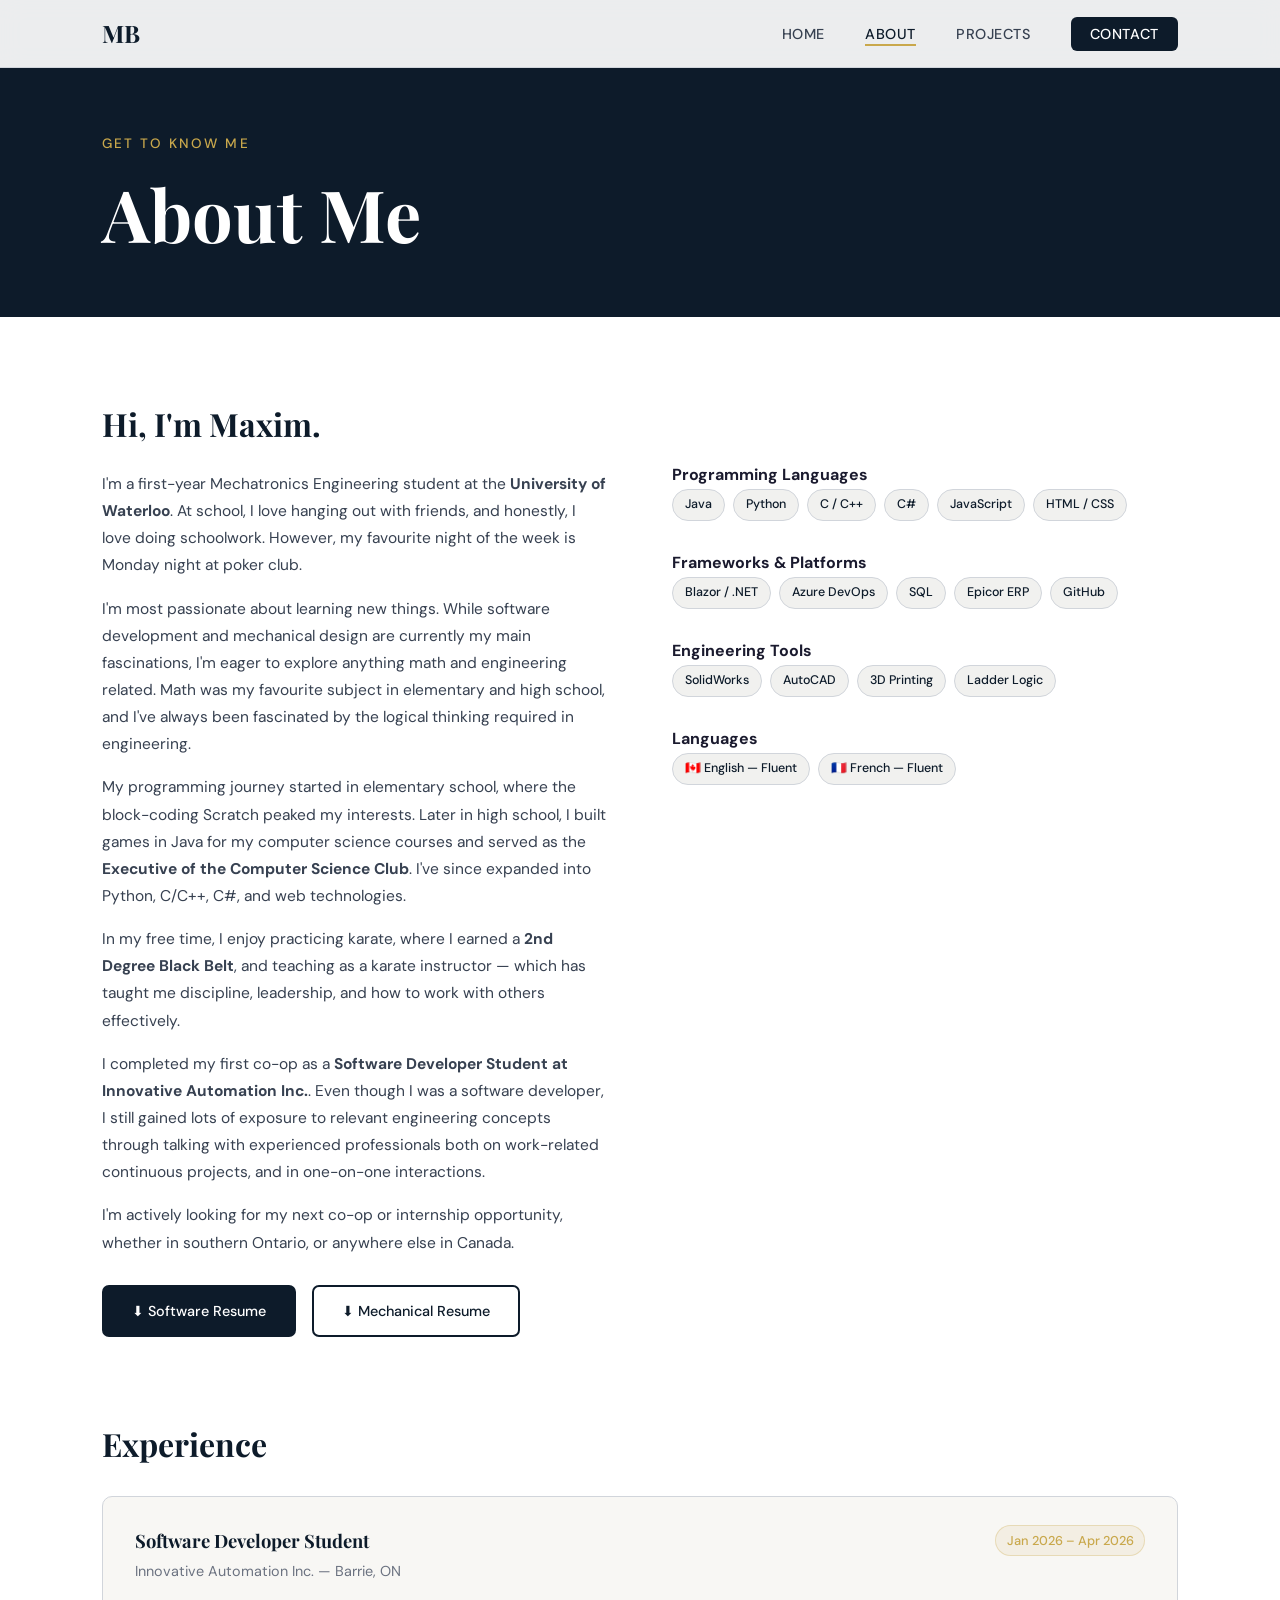
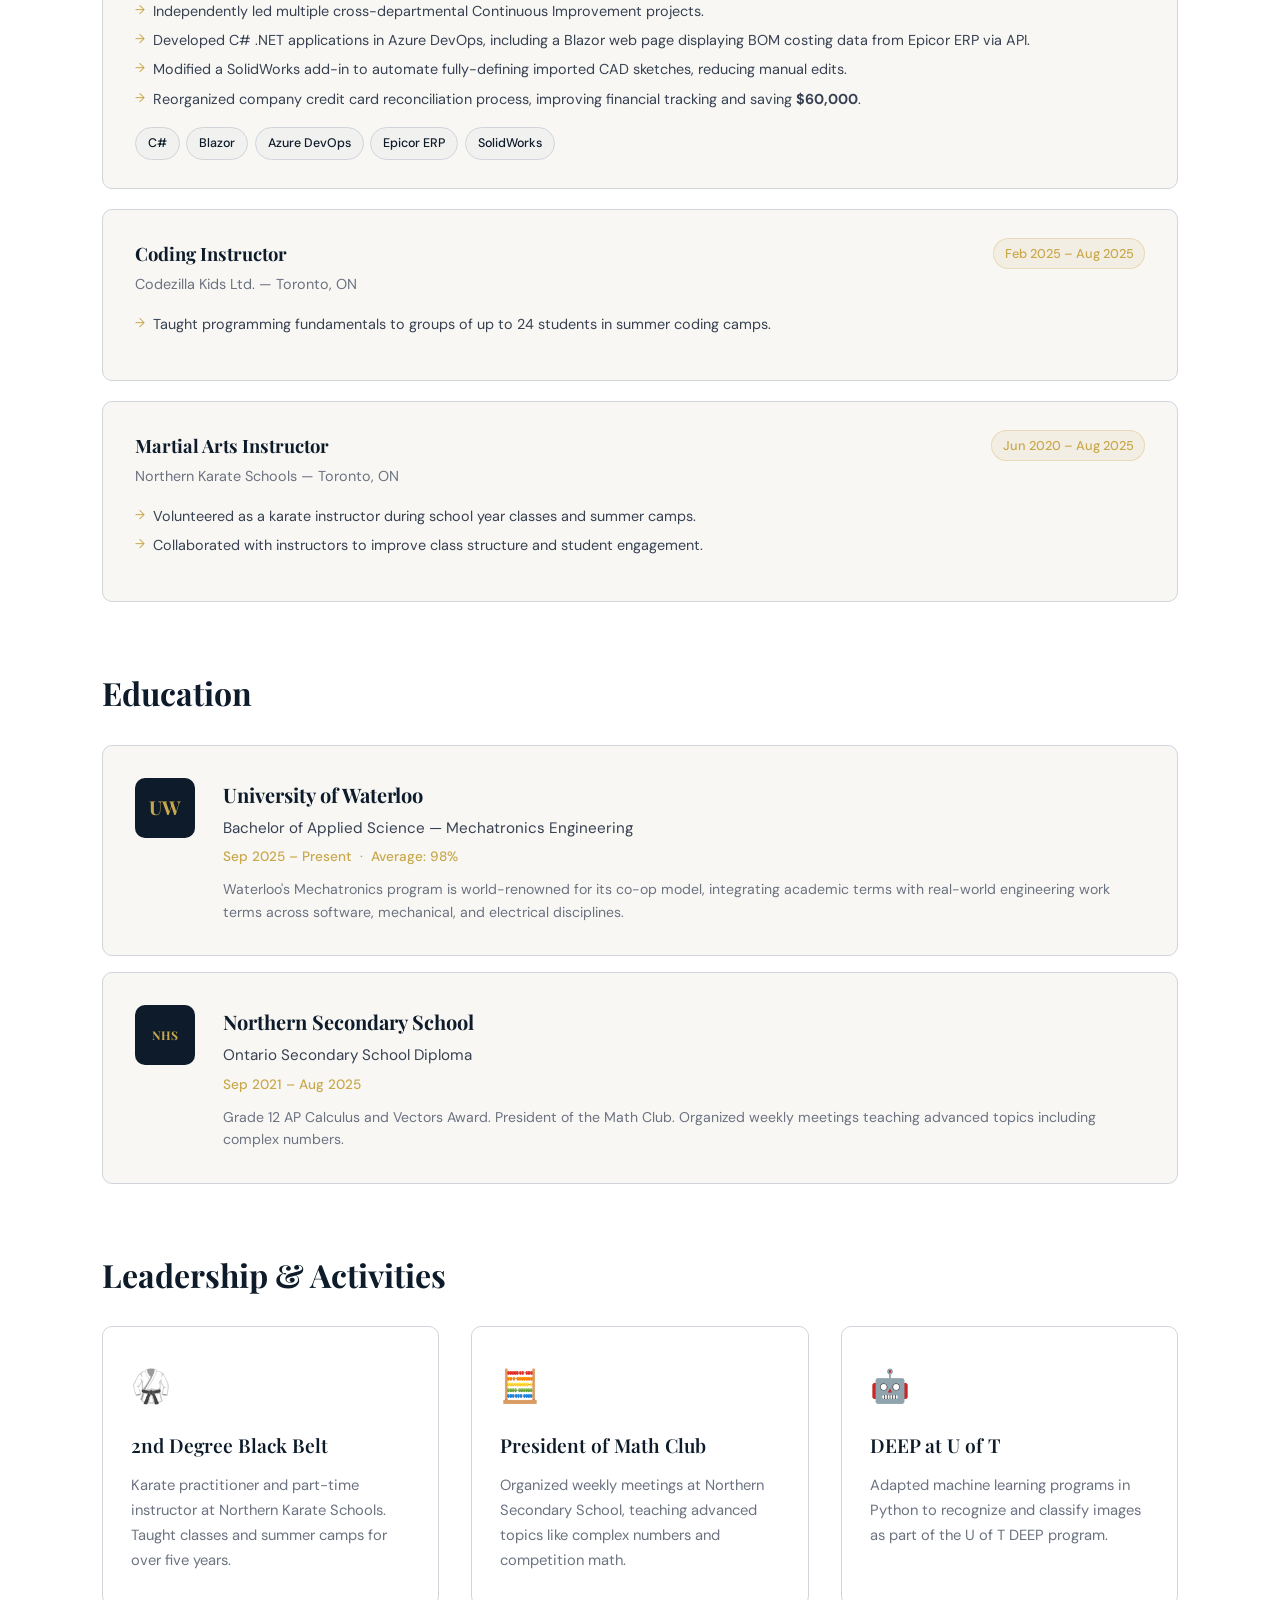
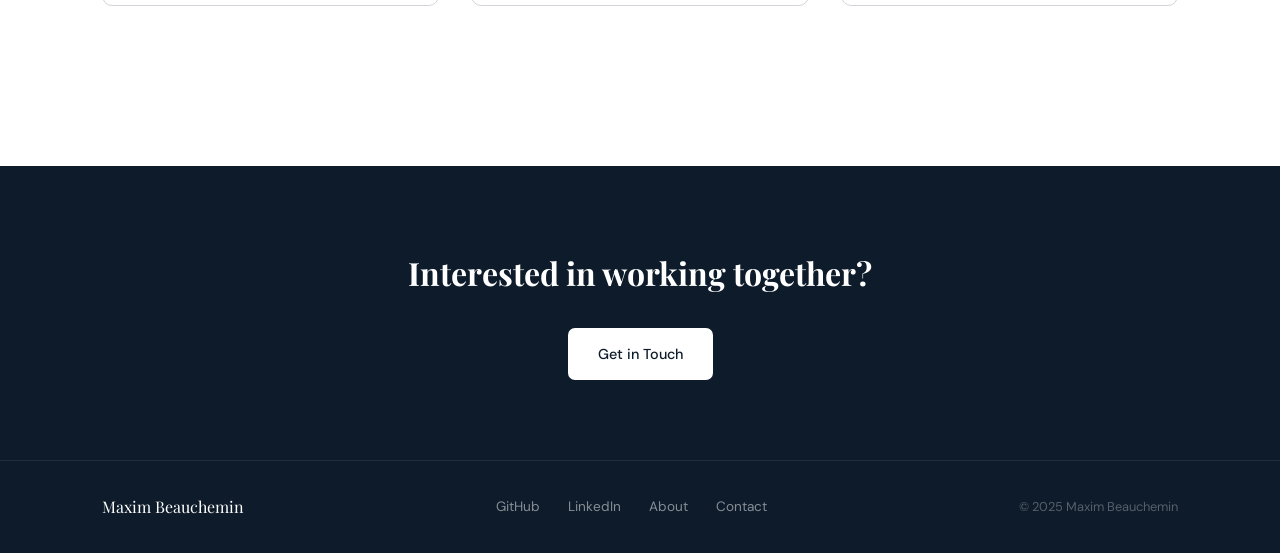
==== commit 0ce5746c: "Reinitialize repo" ====
--- a/about.html
+++ b/about.html
@@ -39,11 +39,11 @@
         <div class="about-bio" data-animate>
           <h2>Hi, I'm Maxim.</h2>
           <p>I'm a first-year Mechatronics Engineering student at the <strong>University of Waterloo</strong>. At school, I love hanging out with friends, and honestly, I love doing schoolwork. However, my favourite night of the week is Monday night at poker club.</p>
-          <p>I'm most passionate about learning new things. While software development and mechanical design are currently my main fascination, I'm eager to explore anything math and engineering related. Math was my favourite subject in elementary and high school, and I've always been fascinated by the logical thinking required in engineering.</p>
+          <p>I'm most passionate about learning new things. While software development and mechanical design are currently my main fascinations, I'm eager to explore anything math and engineering related. Math was my favourite subject in elementary and high school, and I've always been fascinated by the logical thinking required in engineering.</p>
           <p>My programming journey started in elementary school, where the block-coding Scratch peaked my interests. Later in high school, I built games in Java for my computer science courses and served as the <strong>Executive of the Computer Science Club</strong>. I've since expanded into Python, C/C++, C#, and web technologies. 
           <p>In my free time, I enjoy practicing karate, where I earned a <strong>2nd Degree Black Belt</strong>, and teaching as a karate instructor — which has taught me discipline, leadership, and how to work with others effectively.</p>
           <p>I completed my first co-op as a <strong>Software Developer Student at Innovative Automation Inc.</strong>. Even though I was a software developer, I still gained lots of exposure to relevant engineering concepts through talking with experienced professionals both on work-related continuous projects, and in one-on-one interactions.</p>
-          <p>I'm fluent in both <strong>English and French</strong>, and I'm actively looking for my next co-op or internship opportunity.</p>
+          <p>I'm actively looking for my next co-op or internship opportunity, whether in southern Ontario, or anywhere else in Canada.</p>
 
           <div class="resume-buttons" style="margin-top: 1.75rem;">
             <a href="assets/Resumes/Software_Resume.pdf" download class="btn btn-primary">⬇ Software Resume</a>
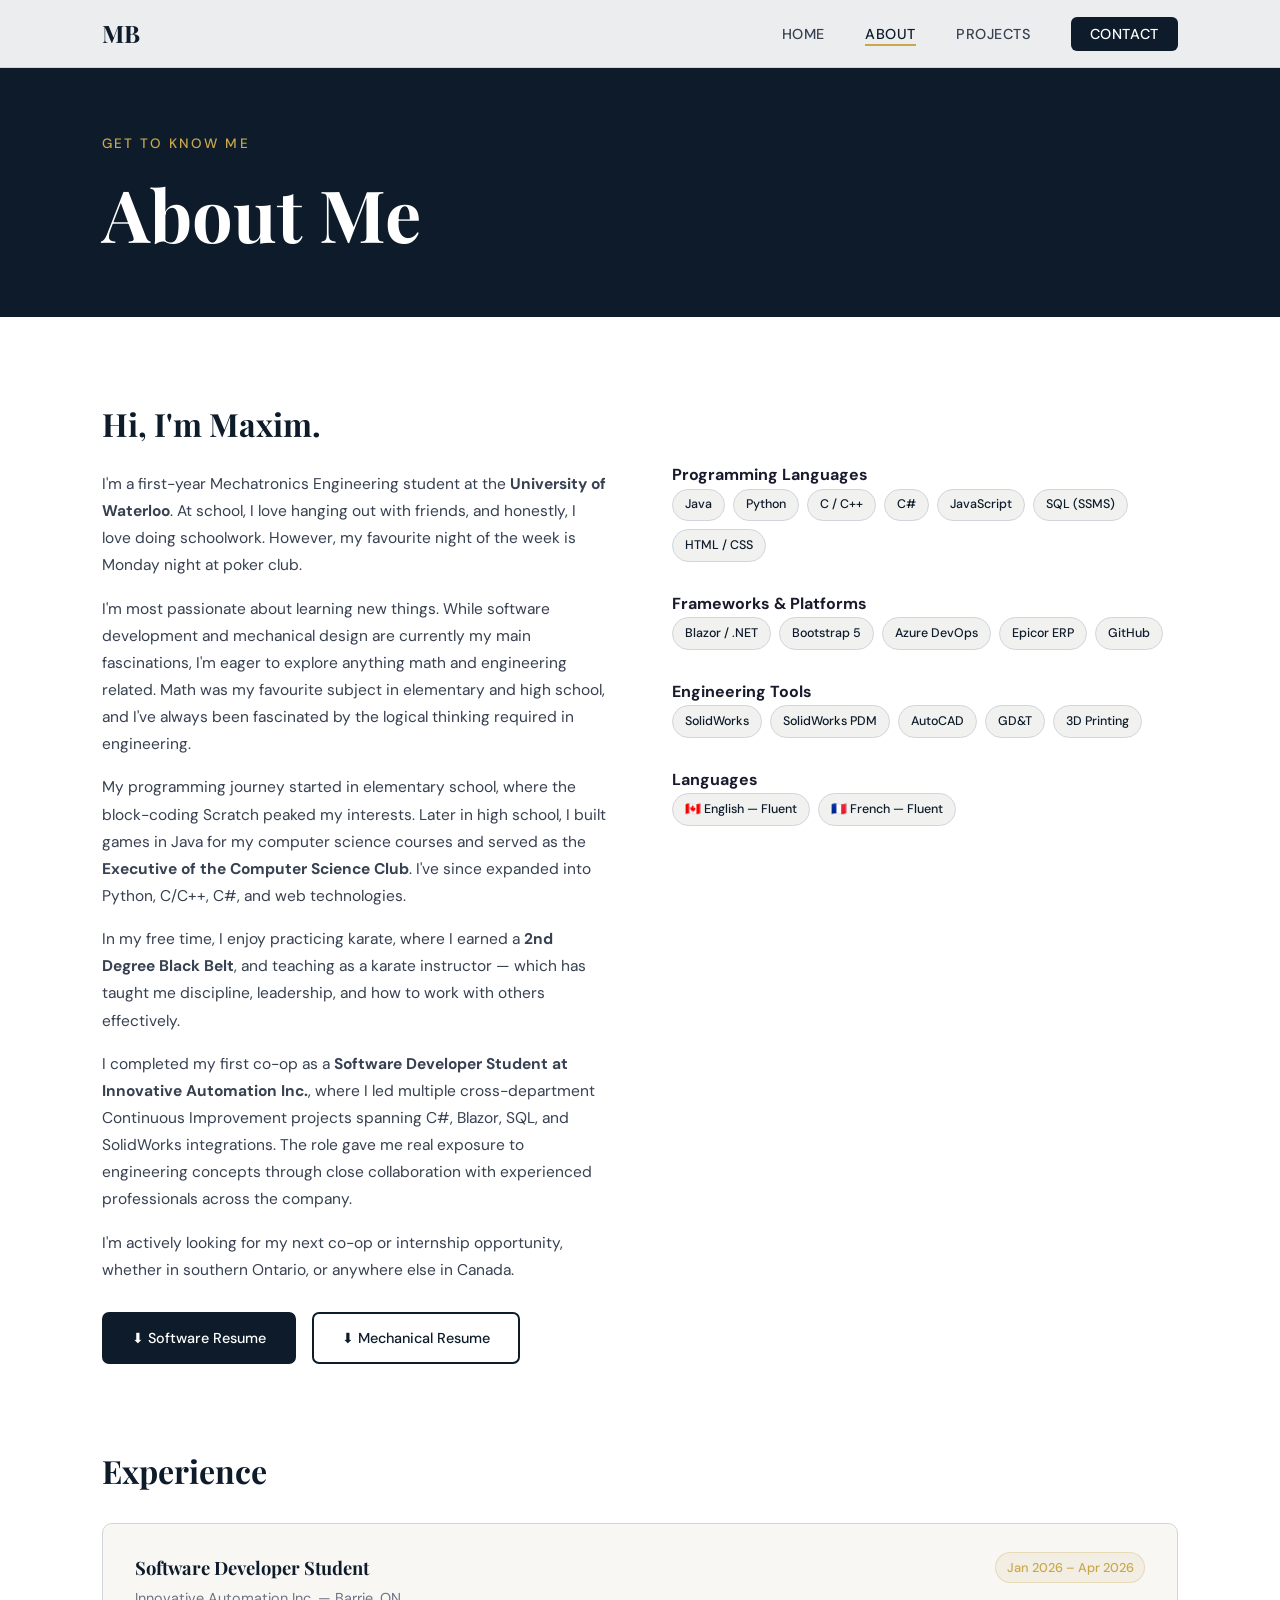
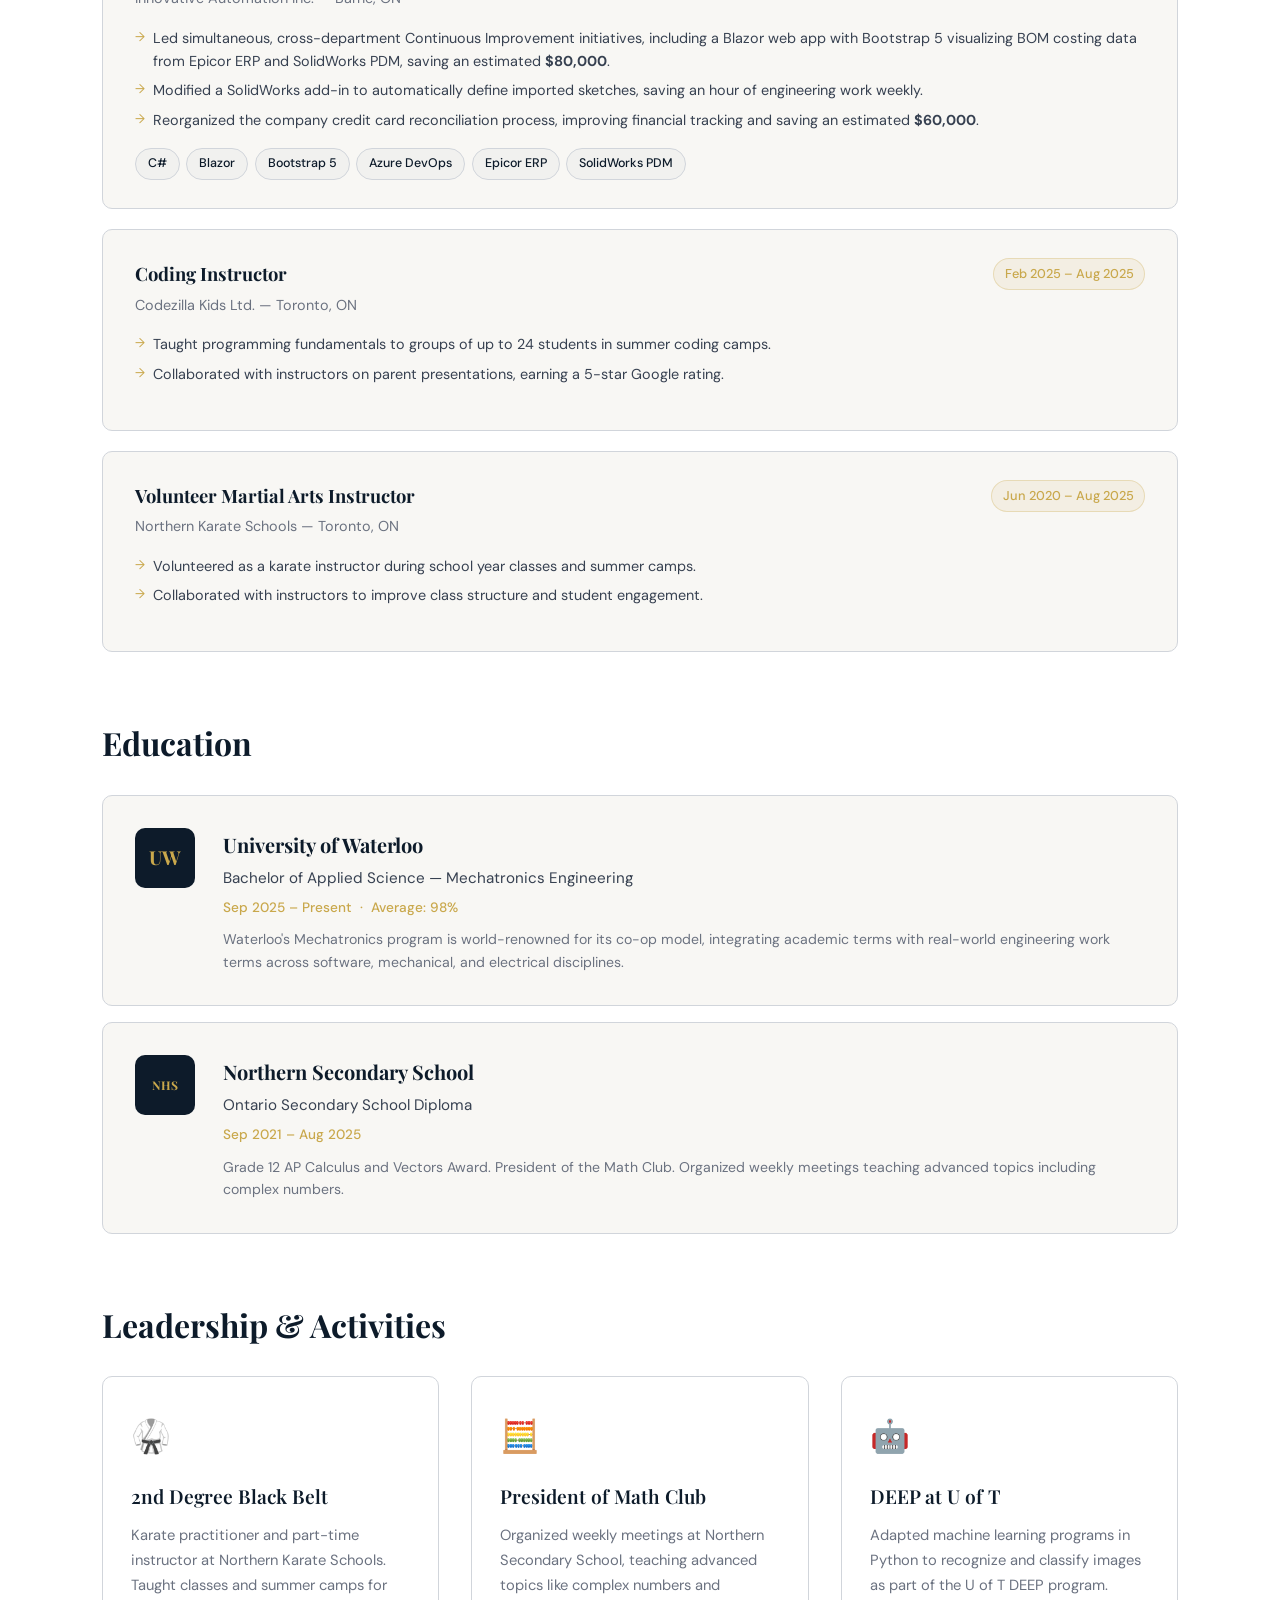
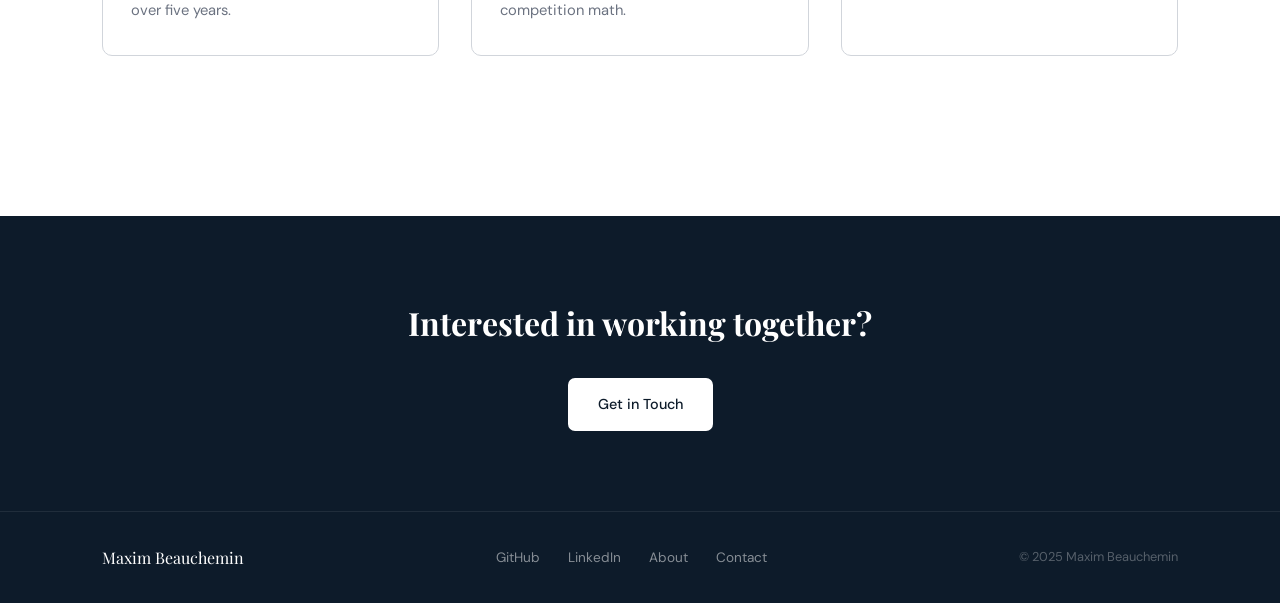
==== commit f7369ad5: "Updated resumes and HTML file text" ====
--- a/about.html
+++ b/about.html
@@ -42,7 +42,7 @@
           <p>I'm most passionate about learning new things. While software development and mechanical design are currently my main fascinations, I'm eager to explore anything math and engineering related. Math was my favourite subject in elementary and high school, and I've always been fascinated by the logical thinking required in engineering.</p>
           <p>My programming journey started in elementary school, where the block-coding Scratch peaked my interests. Later in high school, I built games in Java for my computer science courses and served as the <strong>Executive of the Computer Science Club</strong>. I've since expanded into Python, C/C++, C#, and web technologies. 
           <p>In my free time, I enjoy practicing karate, where I earned a <strong>2nd Degree Black Belt</strong>, and teaching as a karate instructor — which has taught me discipline, leadership, and how to work with others effectively.</p>
-          <p>I completed my first co-op as a <strong>Software Developer Student at Innovative Automation Inc.</strong>. Even though I was a software developer, I still gained lots of exposure to relevant engineering concepts through talking with experienced professionals both on work-related continuous projects, and in one-on-one interactions.</p>
+          <p>I completed my first co-op as a <strong>Software Developer Student at Innovative Automation Inc.</strong>, where I led multiple cross-department Continuous Improvement projects spanning C#, Blazor, SQL, and SolidWorks integrations. The role gave me real exposure to engineering concepts through close collaboration with experienced professionals across the company.</p>
           <p>I'm actively looking for my next co-op or internship opportunity, whether in southern Ontario, or anywhere else in Canada.</p>
 
           <div class="resume-buttons" style="margin-top: 1.75rem;">
@@ -61,6 +61,7 @@
               <span class="tag">C / C++</span>
               <span class="tag">C#</span>
               <span class="tag">JavaScript</span>
+              <span class="tag">SQL (SSMS)</span>
               <span class="tag">HTML / CSS</span>
             </div>
           </div>
@@ -69,8 +70,8 @@
             <h4 class="skill-group-label">Frameworks & Platforms</h4>
             <div class="tags">
               <span class="tag">Blazor / .NET</span>
+              <span class="tag">Bootstrap 5</span>
               <span class="tag">Azure DevOps</span>
-              <span class="tag">SQL</span>
               <span class="tag">Epicor ERP</span>
               <span class="tag">GitHub</span>
             </div>
@@ -80,9 +81,10 @@
             <h4 class="skill-group-label">Engineering Tools</h4>
             <div class="tags">
               <span class="tag">SolidWorks</span>
+              <span class="tag">SolidWorks PDM</span>
               <span class="tag">AutoCAD</span>
+              <span class="tag">GD&amp;T</span>
               <span class="tag">3D Printing</span>
-              <span class="tag">Ladder Logic</span>
             </div>
           </div>
 
@@ -110,13 +112,12 @@
             <span class="exp-date">Jan 2026 – Apr 2026</span>
           </div>
           <ul class="exp-bullets">
-            <li>Independently led multiple cross-departmental Continuous Improvement projects.</li>
-            <li>Developed C# .NET applications in Azure DevOps, including a Blazor web page displaying BOM costing data from Epicor ERP via API.</li>
-            <li>Modified a SolidWorks add-in to automate fully-defining imported CAD sketches, reducing manual edits.</li>
-            <li>Reorganized company credit card reconciliation process, improving financial tracking and saving <strong>$60,000</strong>.</li>
+            <li>Led simultaneous, cross-department Continuous Improvement initiatives, including a Blazor web app with Bootstrap 5 visualizing BOM costing data from Epicor ERP and SolidWorks PDM, saving an estimated <strong>$80,000</strong>.</li>
+            <li>Modified a SolidWorks add-in to automatically define imported sketches, saving an hour of engineering work weekly.</li>
+            <li>Reorganized the company credit card reconciliation process, improving financial tracking and saving an estimated <strong>$60,000</strong>.</li>
           </ul>
           <div class="exp-tags">
-            <span class="tag">C#</span><span class="tag">Blazor</span><span class="tag">Azure DevOps</span><span class="tag">Epicor ERP</span><span class="tag">SolidWorks</span>
+            <span class="tag">C#</span><span class="tag">Blazor</span><span class="tag">Bootstrap 5</span><span class="tag">Azure DevOps</span><span class="tag">Epicor ERP</span><span class="tag">SolidWorks PDM</span>
           </div>
         </div>
 
@@ -130,13 +131,14 @@
           </div>
           <ul class="exp-bullets">
             <li>Taught programming fundamentals to groups of up to 24 students in summer coding camps.</li>
+            <li>Collaborated with instructors on parent presentations, earning a 5-star Google rating.</li>
           </ul>
         </div>
 
         <div class="exp-card">
           <div class="exp-header">
             <div>
-              <h3>Martial Arts Instructor</h3>
+              <h3>Volunteer Martial Arts Instructor</h3>
               <p class="exp-company">Northern Karate Schools — Toronto, ON</p>
             </div>
             <span class="exp-date">Jun 2020 – Aug 2025</span>
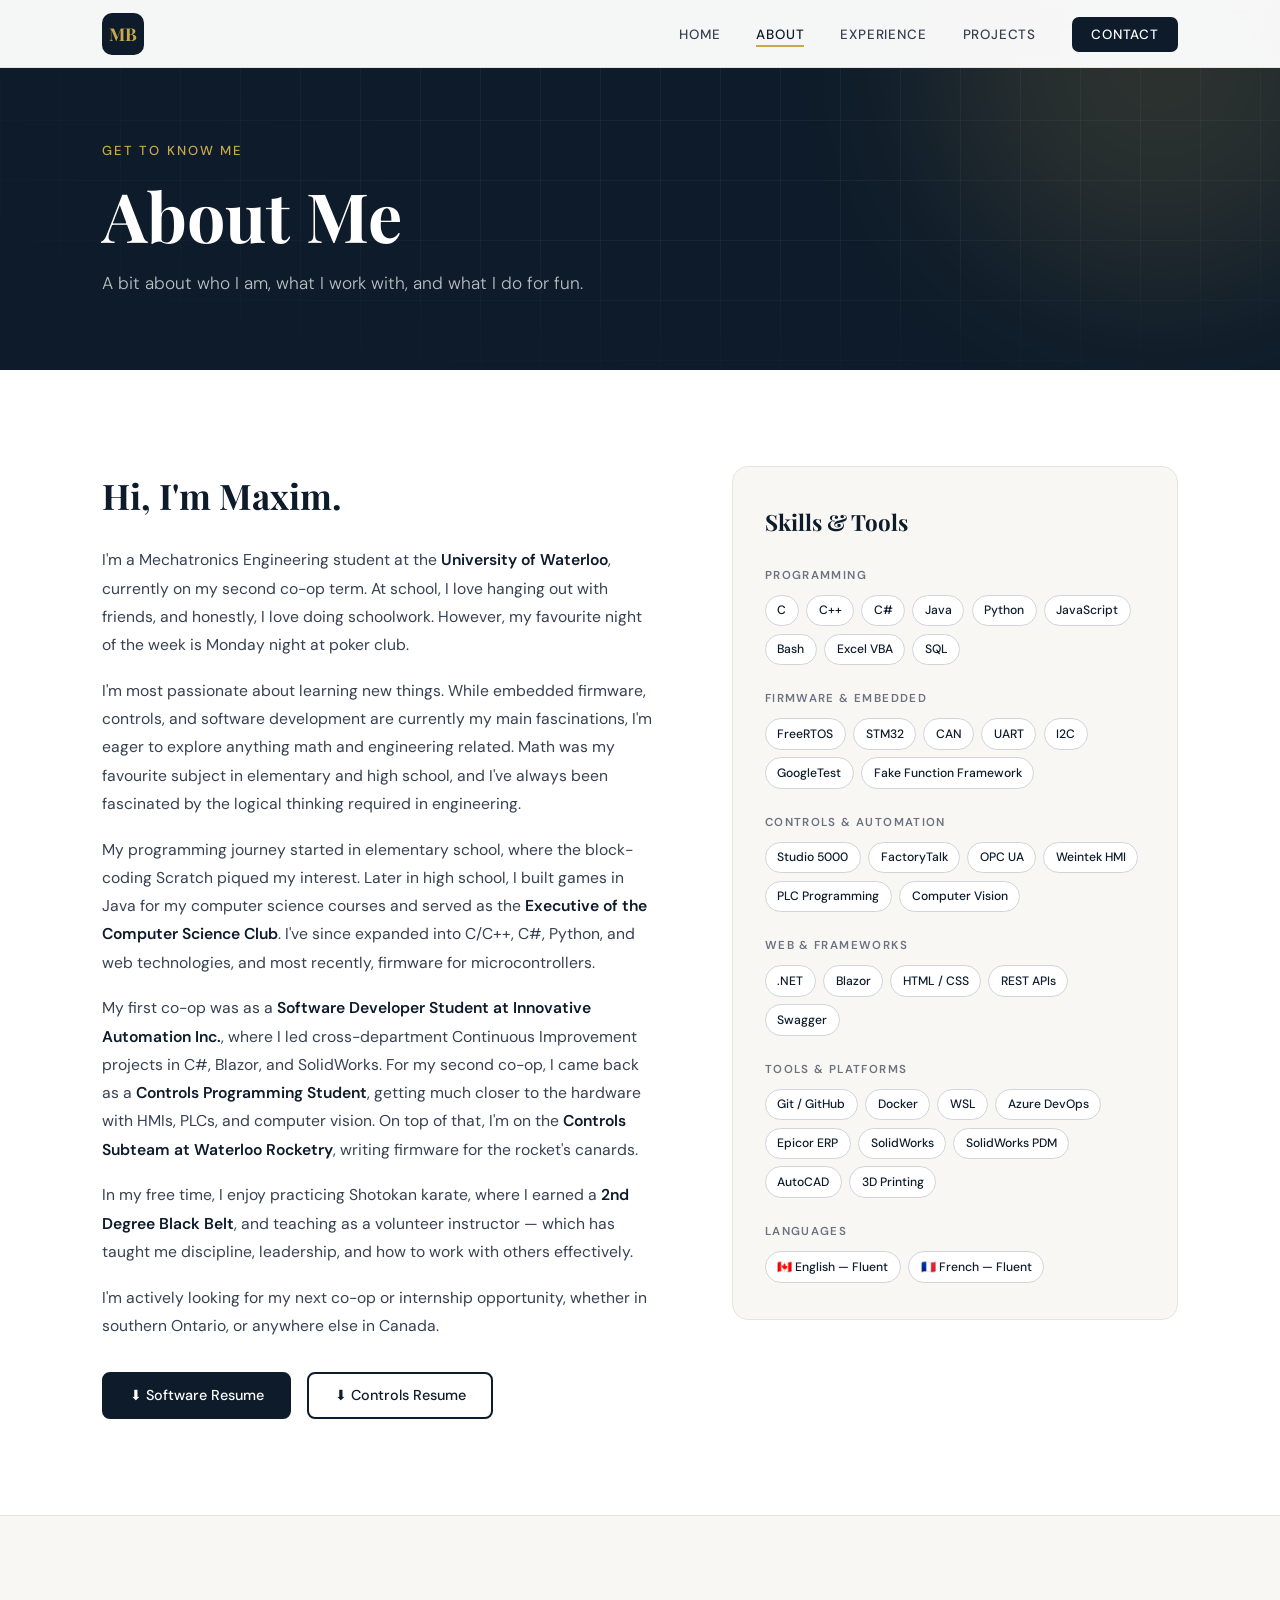
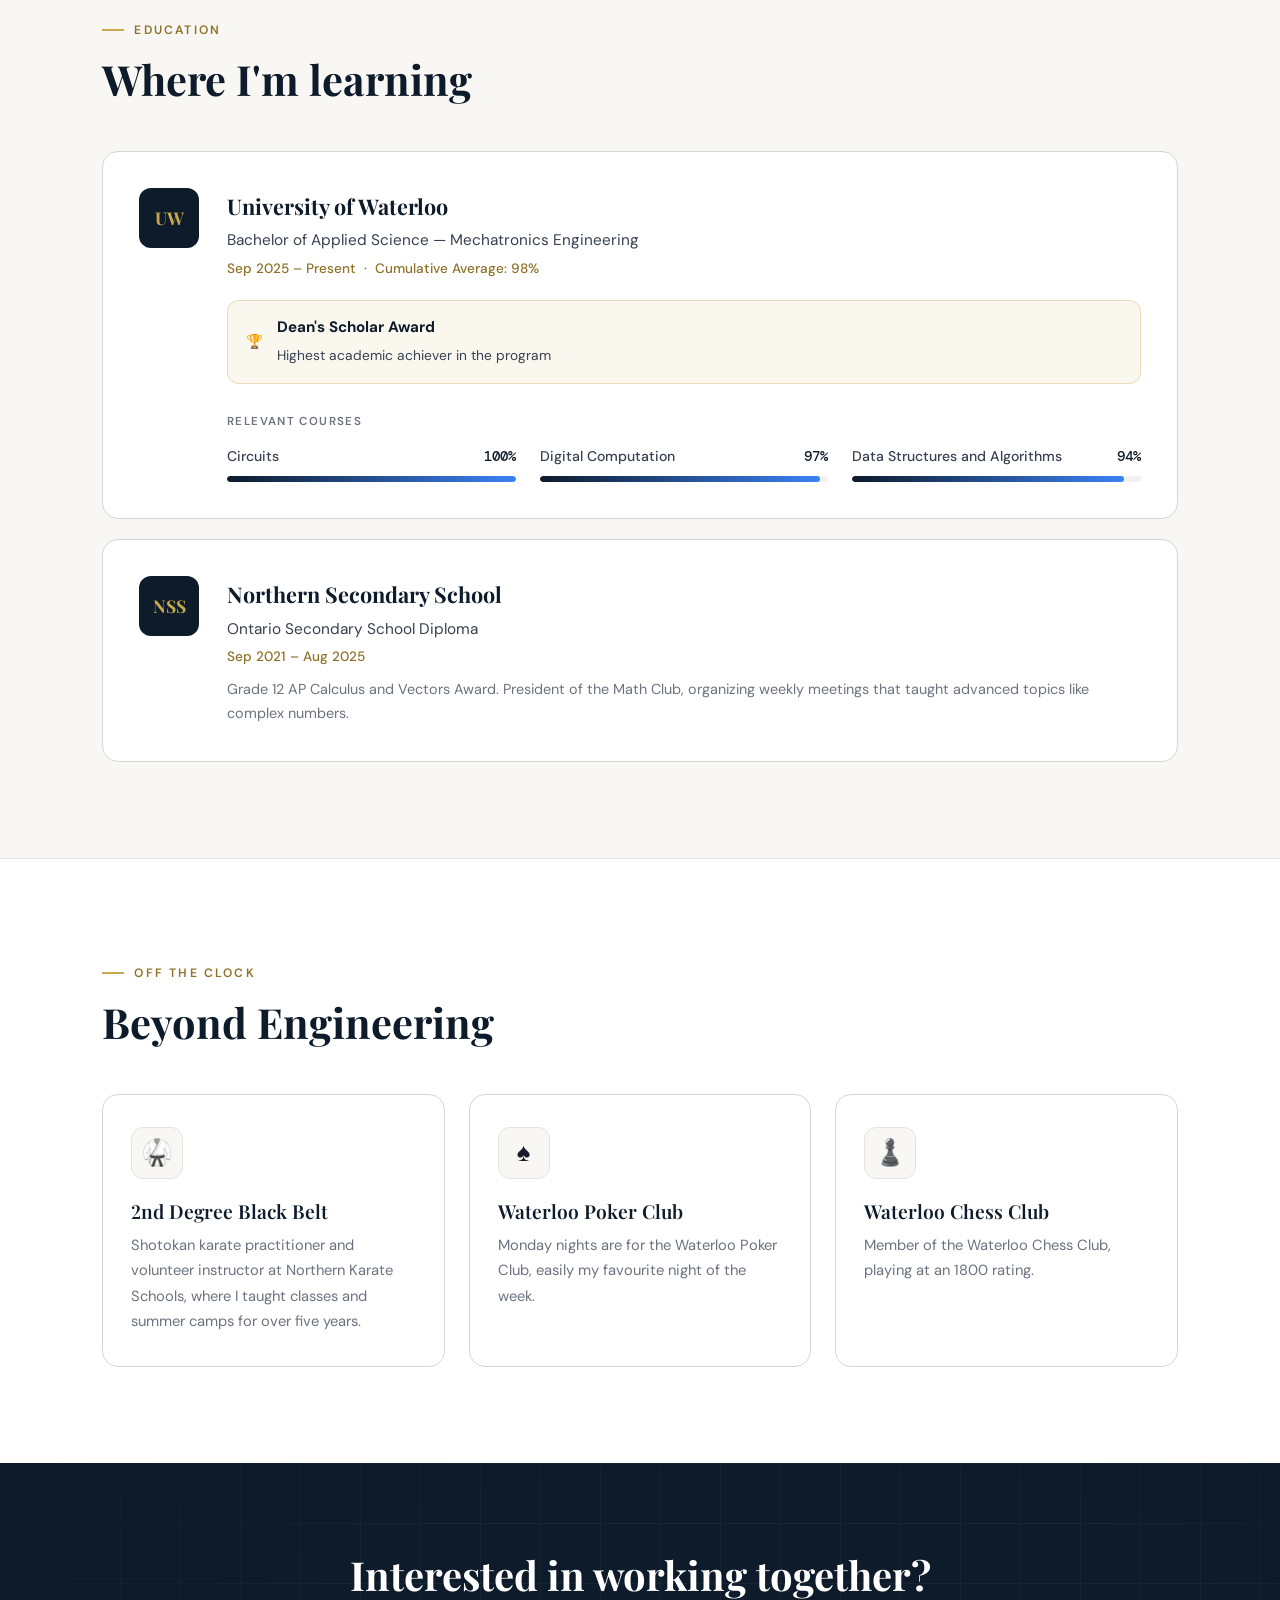
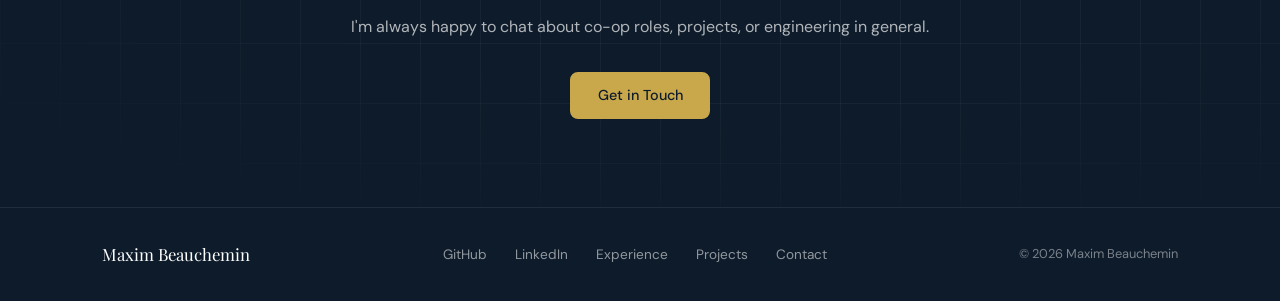
==== commit cad6d214: "Redesign site and add new co-op, Rocketry, and resume info - New Experience page: timeline of both I" ====
--- a/about.html
+++ b/about.html
@@ -4,206 +4,248 @@
   <meta charset="UTF-8" />
   <meta name="viewport" content="width=device-width, initial-scale=1.0"/>
   <title>About — Maxim Beauchemin</title>
+  <meta name="description" content="Get to know Maxim Beauchemin: Mechatronics Engineering student at the University of Waterloo, Dean's Scholar, bilingual, and 2nd degree black belt." />
+  <meta name="theme-color" content="#0d1b2a" />
+  <meta property="og:type" content="website" />
+  <meta property="og:url" content="https://maximbeauc.github.io/about.html" />
+  <meta property="og:title" content="About — Maxim Beauchemin" />
+  <meta property="og:description" content="Get to know Maxim Beauchemin: Mechatronics Engineering student at the University of Waterloo, Dean's Scholar, bilingual, and 2nd degree black belt." />
+  <meta property="og:image" content="https://maximbeauc.github.io/assets/og-image.jpg" />
+  <meta name="twitter:card" content="summary_large_image" />
+  <link rel="icon" href="assets/favicon.svg" type="image/svg+xml" />
+  <link rel="preconnect" href="https://fonts.googleapis.com" />
+  <link rel="preconnect" href="https://fonts.gstatic.com" crossorigin />
+  <link href="https://fonts.googleapis.com/css2?family=Playfair+Display:wght@400;600;700&family=DM+Sans:ital,wght@0,300;0,400;0,500;0,600;1,300&family=DM+Mono:wght@400;500&display=swap" rel="stylesheet"/>
   <link rel="stylesheet" href="css/style.css" />
-  <link href="https://fonts.googleapis.com/css2?family=Playfair+Display:wght@400;600;700&family=DM+Sans:ital,wght@0,300;0,400;0,500;1,300&display=swap" rel="stylesheet"/>
+  <noscript><style>[data-animate] { opacity: 1; }</style></noscript>
 </head>
 <body>
 
+  <a href="#main" class="skip-link">Skip to content</a>
+
   <nav class="navbar" id="navbar">
     <div class="nav-inner">
-      <a href="index.html" class="nav-logo">MB</a>
+      <a href="index.html" class="nav-logo" aria-label="Home">MB</a>
       <ul class="nav-links" id="navLinks">
         <li><a href="index.html">Home</a></li>
         <li><a href="about.html" class="active">About</a></li>
+        <li><a href="experience.html">Experience</a></li>
         <li><a href="projects.html">Projects</a></li>
         <li><a href="contact.html" class="nav-cta">Contact</a></li>
       </ul>
-      <button class="nav-toggle" id="navToggle" aria-label="Toggle menu">
+      <button type="button" class="nav-toggle" id="navToggle" aria-label="Toggle menu" aria-controls="navLinks" aria-expanded="false">
         <span></span><span></span><span></span>
       </button>
     </div>
   </nav>
 
-  <section class="page-hero">
-    <div class="container">
-      <p class="hero-eyebrow">Get to know me</p>
-      <h1 class="page-title">About Me</h1>
-    </div>
-  </section>
-
-  <section class="about-main">
-    <div class="container">
-
-      <!-- BIO + SKILLS -->
-      <div class="about-grid">
-        <div class="about-bio" data-animate>
-          <h2>Hi, I'm Maxim.</h2>
-          <p>I'm a first-year Mechatronics Engineering student at the <strong>University of Waterloo</strong>. At school, I love hanging out with friends, and honestly, I love doing schoolwork. However, my favourite night of the week is Monday night at poker club.</p>
-          <p>I'm most passionate about learning new things. While software development and mechanical design are currently my main fascinations, I'm eager to explore anything math and engineering related. Math was my favourite subject in elementary and high school, and I've always been fascinated by the logical thinking required in engineering.</p>
-          <p>My programming journey started in elementary school, where the block-coding Scratch peaked my interests. Later in high school, I built games in Java for my computer science courses and served as the <strong>Executive of the Computer Science Club</strong>. I've since expanded into Python, C/C++, C#, and web technologies. 
-          <p>In my free time, I enjoy practicing karate, where I earned a <strong>2nd Degree Black Belt</strong>, and teaching as a karate instructor — which has taught me discipline, leadership, and how to work with others effectively.</p>
-          <p>I completed my first co-op as a <strong>Software Developer Student at Innovative Automation Inc.</strong>, where I led multiple cross-department Continuous Improvement projects spanning C#, Blazor, SQL, and SolidWorks integrations. The role gave me real exposure to engineering concepts through close collaboration with experienced professionals across the company.</p>
-          <p>I'm actively looking for my next co-op or internship opportunity, whether in southern Ontario, or anywhere else in Canada.</p>
-
-          <div class="resume-buttons" style="margin-top: 1.75rem;">
-            <a href="assets/Resumes/Software_Resume.pdf" download class="btn btn-primary">⬇ Software Resume</a>
-            <a href="assets/Resumes/Mechanical_Resume.pdf" download class="btn btn-secondary">⬇ Mechanical Resume</a>
-          </div>
-        </div>
-
-        <div class="about-skills" data-animate>
-          <div style="height: 4rem;"></div>
-          <div class="skill-group">
-            <h4 class="skill-group-label">Programming Languages</h4>
-            <div class="tags">
-              <span class="tag">Java</span>
-              <span class="tag">Python</span>
-              <span class="tag">C / C++</span>
-              <span class="tag">C#</span>
-              <span class="tag">JavaScript</span>
-              <span class="tag">SQL (SSMS)</span>
-              <span class="tag">HTML / CSS</span>
-            </div>
-          </div>
-
-          <div class="skill-group">
-            <h4 class="skill-group-label">Frameworks & Platforms</h4>
-            <div class="tags">
-              <span class="tag">Blazor / .NET</span>
-              <span class="tag">Bootstrap 5</span>
-              <span class="tag">Azure DevOps</span>
-              <span class="tag">Epicor ERP</span>
-              <span class="tag">GitHub</span>
-            </div>
-          </div>
-
-          <div class="skill-group">
-            <h4 class="skill-group-label">Engineering Tools</h4>
-            <div class="tags">
-              <span class="tag">SolidWorks</span>
-              <span class="tag">SolidWorks PDM</span>
-              <span class="tag">AutoCAD</span>
-              <span class="tag">GD&amp;T</span>
-              <span class="tag">3D Printing</span>
-            </div>
-          </div>
-
-          <div class="skill-group">
-            <h4 class="skill-group-label">Languages</h4>
-            <div class="tags">
-              <span class="tag">🇨🇦 English — Fluent</span>
-              <span class="tag">🇫🇷 French — Fluent</span>
-            </div>
-          </div>
-
-        </div>
-      </div> 
-
-      <!-- EXPERIENCE -->
-      <div class="experience-section" data-animate>
-        <h2>Experience</h2>
-
-        <div class="exp-card">
-          <div class="exp-header">
-            <div>
-              <h3>Software Developer Student</h3>
-              <p class="exp-company">Innovative Automation Inc. — Barrie, ON</p>
-            </div>
-            <span class="exp-date">Jan 2026 – Apr 2026</span>
-          </div>
-          <ul class="exp-bullets">
-            <li>Led simultaneous, cross-department Continuous Improvement initiatives, including a Blazor web app with Bootstrap 5 visualizing BOM costing data from Epicor ERP and SolidWorks PDM, saving an estimated <strong>$80,000</strong>.</li>
-            <li>Modified a SolidWorks add-in to automatically define imported sketches, saving an hour of engineering work weekly.</li>
-            <li>Reorganized the company credit card reconciliation process, improving financial tracking and saving an estimated <strong>$60,000</strong>.</li>
-          </ul>
-          <div class="exp-tags">
-            <span class="tag">C#</span><span class="tag">Blazor</span><span class="tag">Bootstrap 5</span><span class="tag">Azure DevOps</span><span class="tag">Epicor ERP</span><span class="tag">SolidWorks PDM</span>
-          </div>
-        </div>
-
-        <div class="exp-card">
-          <div class="exp-header">
-            <div>
-              <h3>Coding Instructor</h3>
-              <p class="exp-company">Codezilla Kids Ltd. — Toronto, ON</p>
-            </div>
-            <span class="exp-date">Feb 2025 – Aug 2025</span>
-          </div>
-          <ul class="exp-bullets">
-            <li>Taught programming fundamentals to groups of up to 24 students in summer coding camps.</li>
-            <li>Collaborated with instructors on parent presentations, earning a 5-star Google rating.</li>
-          </ul>
-        </div>
-
-        <div class="exp-card">
-          <div class="exp-header">
-            <div>
-              <h3>Volunteer Martial Arts Instructor</h3>
-              <p class="exp-company">Northern Karate Schools — Toronto, ON</p>
-            </div>
-            <span class="exp-date">Jun 2020 – Aug 2025</span>
-          </div>
-          <ul class="exp-bullets">
-            <li>Volunteered as a karate instructor during school year classes and summer camps.</li>
-            <li>Collaborated with instructors to improve class structure and student engagement.</li>
-          </ul>
-        </div>
-      </div>
-
-      <!-- EDUCATION -->
-      <div class="education-section" data-animate>
-        <h2>Education</h2>
-        <div class="edu-card">
+  <main id="main">
+
+    <section class="page-hero">
+      <div class="hero-bg">
+        <div class="hero-grid"></div>
+        <div class="hero-glow hero-glow-gold"></div>
+      </div>
+      <div class="container">
+        <p class="hero-eyebrow">Get to know me</p>
+        <h1 class="page-title">About Me</h1>
+        <p class="page-subtitle">A bit about who I am, what I work with, and what I do for fun.</p>
+      </div>
+    </section>
+
+    <!-- BIO + SKILLS -->
+    <section class="section">
+      <div class="container">
+        <div class="about-grid">
+          <div class="about-bio" data-animate>
+            <h2>Hi, I'm Maxim.</h2>
+            <p>I'm a Mechatronics Engineering student at the <strong>University of Waterloo</strong>, currently on my second co-op term. At school, I love hanging out with friends, and honestly, I love doing schoolwork. However, my favourite night of the week is Monday night at poker club.</p>
+            <p>I'm most passionate about learning new things. While embedded firmware, controls, and software development are currently my main fascinations, I'm eager to explore anything math and engineering related. Math was my favourite subject in elementary and high school, and I've always been fascinated by the logical thinking required in engineering.</p>
+            <p>My programming journey started in elementary school, where the block-coding Scratch piqued my interest. Later in high school, I built games in Java for my computer science courses and served as the <strong>Executive of the Computer Science Club</strong>. I've since expanded into C/C++, C#, Python, and web technologies, and most recently, firmware for microcontrollers.</p>
+            <p>My first co-op was as a <strong>Software Developer Student at Innovative Automation Inc.</strong>, where I led cross-department Continuous Improvement projects in C#, Blazor, and SolidWorks. For my second co-op, I came back as a <strong>Controls Programming Student</strong>, getting much closer to the hardware with HMIs, PLCs, and computer vision. On top of that, I'm on the <strong>Controls Subteam at Waterloo Rocketry</strong>, writing firmware for the rocket's canards.</p>
+            <p>In my free time, I enjoy practicing Shotokan karate, where I earned a <strong>2nd Degree Black Belt</strong>, and teaching as a volunteer instructor — which has taught me discipline, leadership, and how to work with others effectively.</p>
+            <p>I'm actively looking for my next co-op or internship opportunity, whether in southern Ontario, or anywhere else in Canada.</p>
+
+            <div class="resume-buttons">
+              <a href="assets/Resumes/Software_Resume.pdf" download class="btn btn-primary">⬇ Software Resume</a>
+              <a href="assets/Resumes/Controls_Resume.pdf" download class="btn btn-secondary">⬇ Controls Resume</a>
+            </div>
+          </div>
+
+          <aside class="skills-card" data-animate>
+            <h3>Skills &amp; Tools</h3>
+
+            <div class="skill-group">
+              <h4 class="skill-group-label">Programming</h4>
+              <div class="tags">
+                <span class="tag">C</span>
+                <span class="tag">C++</span>
+                <span class="tag">C#</span>
+                <span class="tag">Java</span>
+                <span class="tag">Python</span>
+                <span class="tag">JavaScript</span>
+                <span class="tag">Bash</span>
+                <span class="tag">Excel VBA</span>
+                <span class="tag">SQL</span>
+              </div>
+            </div>
+
+            <div class="skill-group">
+              <h4 class="skill-group-label">Firmware &amp; Embedded</h4>
+              <div class="tags">
+                <span class="tag">FreeRTOS</span>
+                <span class="tag">STM32</span>
+                <span class="tag">CAN</span>
+                <span class="tag">UART</span>
+                <span class="tag">I2C</span>
+                <span class="tag">GoogleTest</span>
+                <span class="tag">Fake Function Framework</span>
+              </div>
+            </div>
+
+            <div class="skill-group">
+              <h4 class="skill-group-label">Controls &amp; Automation</h4>
+              <div class="tags">
+                <span class="tag">Studio 5000</span>
+                <span class="tag">FactoryTalk</span>
+                <span class="tag">OPC UA</span>
+                <span class="tag">Weintek HMI</span>
+                <span class="tag">PLC Programming</span>
+                <span class="tag">Computer Vision</span>
+              </div>
+            </div>
+
+            <div class="skill-group">
+              <h4 class="skill-group-label">Web &amp; Frameworks</h4>
+              <div class="tags">
+                <span class="tag">.NET</span>
+                <span class="tag">Blazor</span>
+                <span class="tag">HTML / CSS</span>
+                <span class="tag">REST APIs</span>
+                <span class="tag">Swagger</span>
+              </div>
+            </div>
+
+            <div class="skill-group">
+              <h4 class="skill-group-label">Tools &amp; Platforms</h4>
+              <div class="tags">
+                <span class="tag">Git / GitHub</span>
+                <span class="tag">Docker</span>
+                <span class="tag">WSL</span>
+                <span class="tag">Azure DevOps</span>
+                <span class="tag">Epicor ERP</span>
+                <span class="tag">SolidWorks</span>
+                <span class="tag">SolidWorks PDM</span>
+                <span class="tag">AutoCAD</span>
+                <span class="tag">3D Printing</span>
+              </div>
+            </div>
+
+            <div class="skill-group">
+              <h4 class="skill-group-label">Languages</h4>
+              <div class="tags">
+                <span class="tag">🇨🇦 English — Fluent</span>
+                <span class="tag">🇫🇷 French — Fluent</span>
+              </div>
+            </div>
+          </aside>
+        </div>
+      </div>
+    </section>
+
+    <!-- EDUCATION -->
+    <section class="section section-alt">
+      <div class="container">
+        <div class="section-head" data-animate>
+          <p class="section-label">Education</p>
+          <h2 class="section-title">Where I'm learning</h2>
+        </div>
+
+        <div class="edu-card" data-animate>
           <div class="edu-logo">UW</div>
           <div class="edu-info">
             <h3>University of Waterloo</h3>
             <p class="edu-degree">Bachelor of Applied Science — Mechatronics Engineering</p>
-            <p class="edu-year">Sep 2025 – Present &nbsp;·&nbsp; Average: 98%</p>
-            <p class="edu-note">Waterloo's Mechatronics program is world-renowned for its co-op model, integrating academic terms with real-world engineering work terms across software, mechanical, and electrical disciplines.</p>
-          </div>
-        </div>
-        <div class="edu-card" style="margin-top: 1rem;">
-          <div class="edu-logo" style="font-size: 0.75rem; text-align:center; line-height:1.2;">NHS</div>
+            <p class="edu-year">Sep 2025 – Present &nbsp;·&nbsp; Cumulative Average: 98%</p>
+
+            <div class="award">
+              <span class="award-icon">🏆</span>
+              <div>
+                <strong>Dean's Scholar Award</strong>
+                <span>Highest academic achiever in the program</span>
+              </div>
+            </div>
+
+            <p class="courses-label">Relevant Courses</p>
+            <div class="course-grades">
+              <div class="course">
+                <div class="course-head"><span class="course-name">Circuits</span><span class="course-pct">100%</span></div>
+                <div class="skill-bar"><div class="skill-fill" style="--pct: 100%"></div></div>
+              </div>
+              <div class="course">
+                <div class="course-head"><span class="course-name">Digital Computation</span><span class="course-pct">97%</span></div>
+                <div class="skill-bar"><div class="skill-fill" style="--pct: 97%"></div></div>
+              </div>
+              <div class="course">
+                <div class="course-head"><span class="course-name">Data Structures and Algorithms</span><span class="course-pct">94%</span></div>
+                <div class="skill-bar"><div class="skill-fill" style="--pct: 94%"></div></div>
+              </div>
+            </div>
+          </div>
+        </div>
+
+        <div class="edu-card" data-animate>
+          <div class="edu-logo">NSS</div>
           <div class="edu-info">
             <h3>Northern Secondary School</h3>
             <p class="edu-degree">Ontario Secondary School Diploma</p>
             <p class="edu-year">Sep 2021 – Aug 2025</p>
-            <p class="edu-note">Grade 12 AP Calculus and Vectors Award. President of the Math Club. Organized weekly meetings teaching advanced topics including complex numbers.</p>
-          </div>
-        </div>
-      </div>
-
-      <!-- LEADERSHIP -->
-      <div class="education-section" data-animate>
-        <h2>Leadership &amp; Activities</h2>
-        <div class="highlights-grid" style="margin-top: 1.5rem;">
-          <div class="highlight-card">
+            <p class="edu-note">Grade 12 AP Calculus and Vectors Award. President of the Math Club, organizing weekly meetings that taught advanced topics like complex numbers.</p>
+          </div>
+        </div>
+      </div>
+    </section>
+
+    <!-- BEYOND ENGINEERING -->
+    <section class="section">
+      <div class="container">
+        <div class="section-head" data-animate>
+          <p class="section-label">Off the Clock</p>
+          <h2 class="section-title">Beyond Engineering</h2>
+        </div>
+
+        <div class="highlights-grid cols-3">
+          <div class="highlight-card" data-animate>
             <div class="hc-icon">🥋</div>
             <h3>2nd Degree Black Belt</h3>
-            <p>Karate practitioner and part-time instructor at Northern Karate Schools. Taught classes and summer camps for over five years.</p>
-          </div>
-          <div class="highlight-card">
-            <div class="hc-icon">🧮</div>
-            <h3>President of Math Club</h3>
-            <p>Organized weekly meetings at Northern Secondary School, teaching advanced topics like complex numbers and competition math.</p>
-          </div>
-          <div class="highlight-card">
-            <div class="hc-icon">🤖</div>
-            <h3>DEEP at U of T</h3>
-            <p>Adapted machine learning programs in Python to recognize and classify images as part of the U of T DEEP program.</p>
-          </div>
-        </div>
-      </div>
-
-    </div>
-  </section>
-
-  <section class="cta-strip">
-    <div class="container">
-      <h2>Interested in working together?</h2>
-      <a href="contact.html" class="btn btn-light">Get in Touch</a>
-    </div>
-  </section>
+            <p>Shotokan karate practitioner and volunteer instructor at Northern Karate Schools, where I taught classes and summer camps for over five years.</p>
+          </div>
+          <div class="highlight-card" data-animate>
+            <div class="hc-icon">♠️</div>
+            <h3>Waterloo Poker Club</h3>
+            <p>Monday nights are for the Waterloo Poker Club, easily my favourite night of the week.</p>
+          </div>
+          <div class="highlight-card" data-animate>
+            <div class="hc-icon">♟️</div>
+            <h3>Waterloo Chess Club</h3>
+            <p>Member of the Waterloo Chess Club, playing at an 1800 rating.</p>
+          </div>
+        </div>
+      </div>
+    </section>
+
+    <section class="cta-strip">
+      <div class="hero-bg"><div class="hero-grid"></div></div>
+      <div class="container">
+        <h2>Interested in working together?</h2>
+        <p>I'm always happy to chat about co-op roles, projects, or engineering in general.</p>
+        <div class="cta-actions">
+          <a href="contact.html" class="btn btn-gold">Get in Touch</a>
+        </div>
+      </div>
+    </section>
+
+  </main>
 
   <footer class="footer">
     <div class="container footer-inner">
@@ -211,10 +253,11 @@
       <div class="footer-links">
         <a href="https://github.com/maximbeauc" target="_blank" rel="noopener">GitHub</a>
         <a href="https://linkedin.com/in/maximbeauc" target="_blank" rel="noopener">LinkedIn</a>
-        <a href="about.html">About</a>
+        <a href="experience.html">Experience</a>
+        <a href="projects.html">Projects</a>
         <a href="contact.html">Contact</a>
       </div>
-      <span class="footer-copy">© 2025 Maxim Beauchemin</span>
+      <span class="footer-copy">© <span id="year">2026</span> Maxim Beauchemin</span>
     </div>
   </footer>
 
--- a/css/style.css
+++ b/css/style.css
@@ -4,27 +4,33 @@
    ============================================= */
 
 :root {
-  --navy:    #0d1b2a;
-  --navy-mid:#1b2e44;
-  --blue:    #1a56db;
-  --blue-lt: #3b82f6;
-  --gold:    #c9a84c;
-  --gold-lt: #e8c96a;
-  --white:   #ffffff;
+  --navy:     #0d1b2a;
+  --navy-mid: #1b2e44;
+  --navy-lt:  #24405f;
+  --blue:     #1a56db;
+  --blue-lt:  #3b82f6;
+  --gold:     #c9a84c;
+  --gold-lt:  #e8c96a;
+  --gold-dk:  #8f7228;   /* gold that's readable as small text on light backgrounds */
+  --green:    #22c55e;
+  --white:    #ffffff;
   --off-white:#f8f7f4;
-  --gray-100:#f1f1ef;
-  --gray-300:#d1d5db;
-  --gray-500:#6b7280;
-  --gray-700:#374151;
-  --text:    #1a1a2e;
+  --gray-100: #f1f1ef;
+  --gray-200: #e6e4de;
+  --gray-300: #d1d5db;
+  --gray-500: #6b7280;
+  --gray-700: #374151;
+  --text:     #1a1a2e;
 
   --font-display: 'Playfair Display', Georgia, serif;
   --font-body:    'DM Sans', sans-serif;
+  --font-mono:    'DM Mono', ui-monospace, Menlo, Consolas, monospace;
 
   --nav-h: 68px;
   --radius: 10px;
-  --shadow: 0 4px 24px rgba(13,27,42,0.10);
-  --shadow-lg: 0 12px 48px rgba(13,27,42,0.16);
+  --radius-lg: 16px;
+  --shadow: 0 4px 24px rgba(13,27,42,0.08);
+  --shadow-lg: 0 16px 48px rgba(13,27,42,0.14);
   --transition: 0.25s ease;
 }
 
@@ -35,20 +41,54 @@
   color: var(--text);
   background: var(--white);
   line-height: 1.7;
+  font-variant-numeric: lining-nums;   /* Playfair defaults to old-style numbers (0 looks like o) */
   -webkit-font-smoothing: antialiased;
 }
 img { max-width: 100%; display: block; }
 a { color: inherit; text-decoration: none; }
 ul { list-style: none; }
+button { font: inherit; }
+[id] { scroll-margin-top: calc(var(--nav-h) + 1.5rem); }
+:focus-visible { outline: 2px solid var(--gold); outline-offset: 3px; }
+::selection { background: var(--gold-lt); color: var(--navy); }
 .container { max-width: 1140px; margin: 0 auto; padding: 0 2rem; }
+.skip-link { position: absolute; top: -100px; left: 1rem; z-index: 2000; background: var(--navy); color: var(--white); padding: 0.6rem 1rem; border-radius: 6px; font-size: 0.9rem; }
+.skip-link:focus { top: 0.75rem; }
+
+/* SCROLL REVEAL (js adds .visible) */
+[data-animate] { opacity: 0; }
+[data-animate].visible { animation: reveal 0.7s cubic-bezier(0.2, 0.7, 0.2, 1) both; }
+
+/* SECTIONS */
+.section { padding: 6rem 0; }
+.section-alt { background: var(--off-white); border-top: 1px solid var(--gray-200); border-bottom: 1px solid var(--gray-200); }
+.section-head { max-width: 660px; margin-bottom: 3rem; }
+.section-head.center { margin-left: auto; margin-right: auto; text-align: center; }
+.section-head-row { display: flex; align-items: flex-end; justify-content: space-between; flex-wrap: wrap; gap: 1.25rem; margin-bottom: 3rem; }
+.section-head-row .section-head { margin-bottom: 0; }
+.section-label {
+  display: inline-flex; align-items: center; gap: 0.65rem;
+  font-size: 0.76rem; font-weight: 600; letter-spacing: 0.18em;
+  text-transform: uppercase; color: var(--gold-dk); margin-bottom: 0.9rem;
+}
+.section-label::before { content: ''; width: 22px; height: 2px; background: var(--gold); }
+.section-title { font-family: var(--font-display); font-size: clamp(1.9rem, 3.6vw, 2.6rem); font-weight: 700; line-height: 1.15; color: var(--navy); }
+.section-intro { margin-top: 0.9rem; font-size: 1.02rem; color: var(--gray-500); }
+.text-link {
+  display: inline-flex; align-items: center; gap: 0.35rem;
+  font-size: 0.92rem; font-weight: 500; color: var(--navy);
+  padding-bottom: 2px; border-bottom: 2px solid var(--gold);
+  transition: color var(--transition), border-color var(--transition);
+}
+.text-link:hover { color: var(--blue); border-color: var(--blue); }
 
 /* NAV */
 .navbar {
   position: fixed; top: 0; left: 0; right: 0;
   z-index: 1000; height: var(--nav-h);
-  background: rgba(255,255,255,0.92);
-  backdrop-filter: blur(12px);
-  border-bottom: 1px solid var(--gray-300);
+  background: rgba(255,255,255,0.96);
+  -webkit-backdrop-filter: blur(12px); backdrop-filter: blur(12px);
+  border-bottom: 1px solid var(--gray-200);
   transition: box-shadow var(--transition);
 }
 .navbar.scrolled { box-shadow: var(--shadow); }
@@ -56,15 +96,21 @@
   max-width: 1140px; margin: 0 auto; padding: 0 2rem;
   height: 100%; display: flex; align-items: center; justify-content: space-between;
 }
-.nav-logo { font-family: var(--font-display); font-weight: 700; font-size: 1.5rem; color: var(--navy); }
-.nav-links { display: flex; align-items: center; gap: 2.5rem; }
+.nav-logo {
+  width: 42px; height: 42px; display: flex; align-items: center; justify-content: center;
+  border-radius: 10px; background: var(--navy); color: var(--gold);
+  font-family: var(--font-display); font-weight: 700; font-size: 1.1rem; letter-spacing: 0.02em;
+  transition: transform var(--transition), background var(--transition);
+}
+.nav-logo:hover { transform: rotate(-5deg); background: var(--navy-mid); }
+.nav-links { display: flex; align-items: center; gap: 2.25rem; }
 .nav-links a {
-  font-size: 0.9rem; font-weight: 500; color: var(--gray-700);
-  letter-spacing: 0.04em; text-transform: uppercase;
+  font-size: 0.84rem; font-weight: 500; color: var(--gray-700);
+  letter-spacing: 0.06em; text-transform: uppercase;
   transition: color var(--transition); position: relative;
 }
 .nav-links a::after {
-  content: ''; position: absolute; bottom: -3px; left: 0; right: 0;
+  content: ''; position: absolute; bottom: -4px; left: 0; right: 0;
   height: 2px; background: var(--gold);
   transform: scaleX(0); transition: transform var(--transition);
 }
@@ -72,236 +118,398 @@
 .nav-links a:hover::after, .nav-links a.active::after { transform: scaleX(1); }
 .nav-links .nav-cta {
   background: var(--navy); color: var(--white) !important;
-  padding: 0.5rem 1.2rem; border-radius: 6px;
+  padding: 0.55rem 1.2rem; border-radius: 7px;
   transition: background var(--transition), transform var(--transition);
 }
 .nav-links .nav-cta::after { display: none; }
-.nav-links .nav-cta:hover { background: var(--blue); transform: translateY(-1px); }
-.nav-toggle { display: none; flex-direction: column; gap: 5px; background: none; border: none; cursor: pointer; padding: 4px; }
-.nav-toggle span { display: block; width: 24px; height: 2px; background: var(--navy); border-radius: 2px; transition: var(--transition); }
+.nav-links .nav-cta:hover, .nav-links .nav-cta.active { background: var(--blue); }
+.nav-links .nav-cta:hover { transform: translateY(-1px); }
+.nav-toggle { display: none; flex-direction: column; gap: 5px; background: none; border: none; cursor: pointer; padding: 6px; }
+.nav-toggle span { display: block; width: 24px; height: 2px; background: var(--navy); border-radius: 2px; transition: transform var(--transition), opacity var(--transition); }
+.nav-toggle.open span:nth-child(1) { transform: translateY(7px) rotate(45deg); }
+.nav-toggle.open span:nth-child(2) { opacity: 0; }
+.nav-toggle.open span:nth-child(3) { transform: translateY(-7px) rotate(-45deg); }
 
 /* BUTTONS */
 .btn {
-  display: inline-flex; align-items: center; gap: 0.4rem;
-  font-family: var(--font-body); font-size: 0.9rem; font-weight: 500;
-  padding: 0.75rem 1.75rem; border-radius: 7px; cursor: pointer;
+  display: inline-flex; align-items: center; gap: 0.5rem;
+  font-family: var(--font-body); font-size: 0.9rem; font-weight: 500; line-height: 1.2;
+  padding: 0.8rem 1.6rem; border-radius: 8px; cursor: pointer;
   transition: all var(--transition); border: 2px solid transparent;
 }
 .btn-primary { background: var(--navy); color: var(--white); border-color: var(--navy); }
-.btn-primary:hover { background: var(--blue); border-color: var(--blue); transform: translateY(-2px); box-shadow: 0 6px 20px rgba(26,86,219,0.25); }
+.btn-primary:hover { background: var(--blue); border-color: var(--blue); transform: translateY(-2px); box-shadow: 0 8px 22px rgba(26,86,219,0.25); }
 .btn-secondary { background: transparent; color: var(--navy); border-color: var(--navy); }
 .btn-secondary:hover { background: var(--navy); color: var(--white); transform: translateY(-2px); }
+.btn-gold { background: var(--gold); color: var(--navy); border-color: var(--gold); }
+.btn-gold:hover { background: var(--gold-lt); border-color: var(--gold-lt); transform: translateY(-2px); box-shadow: 0 8px 22px rgba(201,168,76,0.3); }
+.btn-ghost { background: transparent; color: var(--white); border-color: rgba(255,255,255,0.3); }
+.btn-ghost:hover { background: rgba(255,255,255,0.08); border-color: var(--white); transform: translateY(-2px); }
 .btn-light { background: var(--white); color: var(--navy); border-color: var(--white); }
 .btn-light:hover { background: var(--gold-lt); border-color: var(--gold-lt); transform: translateY(-2px); }
-.btn-sm { font-size: 0.82rem; padding: 0.5rem 1.1rem; }
+.btn-sm { font-size: 0.82rem; padding: 0.55rem 1.1rem; }
 .btn-full { width: 100%; justify-content: center; }
+.resume-buttons { display: flex; gap: 1rem; flex-wrap: wrap; }
+
+/* TAGS */
+.tags { display: flex; flex-wrap: wrap; gap: 0.45rem; }
+.tag { font-size: 0.76rem; font-weight: 500; padding: 0.28rem 0.72rem; background: var(--gray-100); color: var(--navy); border: 1px solid var(--gray-300); border-radius: 20px; white-space: nowrap; }
 
 /* HERO */
 .hero {
-  min-height: 100vh; display: flex; align-items: center;
   position: relative; overflow: hidden;
-  background: var(--navy); padding-top: var(--nav-h);
+  background: var(--navy);
+  padding: calc(var(--nav-h) + 5.5rem) 0 10rem;
 }
 .hero-bg { position: absolute; inset: 0; pointer-events: none; }
 .hero-grid {
   position: absolute; inset: 0;
   background-image:
+    linear-gradient(rgba(255,255,255,0.045) 1px, transparent 1px),
+    linear-gradient(90deg, rgba(255,255,255,0.045) 1px, transparent 1px);
+  background-size: 60px 60px;
+  -webkit-mask-image: radial-gradient(ellipse at 60% 40%, #000 35%, transparent 85%);
+          mask-image: radial-gradient(ellipse at 60% 40%, #000 35%, transparent 85%);
+}
+.hero-glow { position: absolute; border-radius: 50%; filter: blur(90px); }
+.hero-glow-gold { width: 440px; height: 440px; top: -160px; right: -100px; background: var(--gold); opacity: 0.16; }
+.hero-glow-blue { width: 560px; height: 560px; bottom: -300px; left: -200px; background: var(--blue); opacity: 0.22; }
+.hero-inner { position: relative; z-index: 2; display: grid; grid-template-columns: minmax(0, 1.4fr) minmax(0, 1fr); gap: 4rem; align-items: center; }
+.hero-eyebrow {
+  font-size: 0.82rem; font-weight: 500; letter-spacing: 0.16em;
+  text-transform: uppercase; color: var(--gold); margin-bottom: 1.3rem;
+}
+.hero-title {
+  font-family: var(--font-display);
+  font-size: clamp(3.25rem, 7.4vw, 6.4rem);
+  font-weight: 700; line-height: 1; color: var(--white); margin-bottom: 1.6rem;
+}
+.hero-title-accent { color: var(--gold); display: block; }
+.hero-subtitle { font-size: 1.1rem; font-weight: 300; color: rgba(255,255,255,0.75); max-width: 540px; margin-bottom: 2.25rem; line-height: 1.75; }
+.hero-actions { display: flex; gap: 1rem; flex-wrap: wrap; }
+.social-row { display: flex; gap: 0.7rem; margin-top: 2.25rem; }
+.social-row a {
+  width: 42px; height: 42px; display: flex; align-items: center; justify-content: center;
+  border-radius: 50%; border: 1px solid rgba(255,255,255,0.18); color: rgba(255,255,255,0.7);
+  transition: color var(--transition), background var(--transition), border-color var(--transition), transform var(--transition);
+}
+.social-row a:hover { color: var(--navy); background: var(--gold); border-color: var(--gold); transform: translateY(-2px); }
+.social-row svg { width: 18px; height: 18px; }
+.hero .hero-eyebrow, .hero-title, .hero-subtitle, .hero-actions, .social-row, .now-card { opacity: 0; animation: fadeUp 0.7s forwards; }
+.hero .hero-eyebrow { animation-delay: 0.15s; }
+.hero-title    { animation-delay: 0.3s; }
+.hero-subtitle { animation-delay: 0.45s; }
+.now-card      { animation-delay: 0.55s; }
+.hero-actions  { animation-delay: 0.6s; }
+.social-row    { animation-delay: 0.7s; }
+
+/* NOW CARD (hero) */
+.now-card {
+  padding: 1.75rem 1.75rem 0.75rem;
+  background: rgba(255,255,255,0.05);
+  border: 1px solid rgba(255,255,255,0.12);
+  border-radius: var(--radius-lg);
+  -webkit-backdrop-filter: blur(10px); backdrop-filter: blur(10px);
+  box-shadow: 0 30px 60px rgba(0,0,0,0.25);
+}
+.now-head { display: flex; align-items: center; gap: 0.6rem; font-size: 0.74rem; font-weight: 600; letter-spacing: 0.16em; text-transform: uppercase; color: rgba(255,255,255,0.6); margin-bottom: 0.5rem; }
+.pulse { width: 9px; height: 9px; border-radius: 50%; background: var(--green); animation: pulse 2s infinite; }
+.now-item { display: flex; gap: 1rem; padding: 1.1rem 0; border-top: 1px solid rgba(255,255,255,0.08); }
+.now-head + .now-item { border-top: none; }
+.now-icon { flex-shrink: 0; width: 44px; height: 44px; display: flex; align-items: center; justify-content: center; font-size: 1.25rem; border-radius: 11px; background: rgba(201,168,76,0.12); border: 1px solid rgba(201,168,76,0.25); }
+.now-meta { font-size: 0.7rem; font-weight: 600; letter-spacing: 0.12em; text-transform: uppercase; color: var(--gold); }
+.now-role { font-size: 0.98rem; font-weight: 500; color: var(--white); line-height: 1.35; margin-top: 0.2rem; }
+.now-org { font-size: 0.86rem; color: rgba(255,255,255,0.55); line-height: 1.5; }
+
+/* STATS BAND (overlaps the hero) */
+.stats-band { position: relative; z-index: 3; margin-top: -5rem; }
+.stats-grid { display: grid; grid-template-columns: repeat(4, 1fr); background: var(--white); border: 1px solid var(--gray-200); border-radius: var(--radius-lg); box-shadow: var(--shadow-lg); }
+.stat { padding: 2rem 1.75rem; border-left: 1px solid var(--gray-200); }
+.stat:first-child { border-left: none; }
+.stat-num { display: block; font-family: var(--font-display); font-size: 2.6rem; font-weight: 700; line-height: 1; color: var(--navy); margin-bottom: 0.65rem; }
+.stat-num span { color: var(--gold); }
+.stat-label { font-size: 0.86rem; color: var(--gray-500); line-height: 1.55; }
+
+/* HIGHLIGHTS (What I Do / Beyond Engineering) */
+.highlights-grid { display: grid; grid-template-columns: repeat(auto-fit, minmax(240px, 1fr)); gap: 1.5rem; }
+.highlights-grid.cols-2 { grid-template-columns: repeat(2, 1fr); }
+.highlights-grid.cols-3 { grid-template-columns: repeat(3, 1fr); }
+.highlight-card {
+  display: flex; flex-direction: column;
+  padding: 2rem 1.75rem; background: var(--white);
+  border: 1px solid var(--gray-300); border-radius: var(--radius-lg);
+  transition: transform var(--transition), box-shadow var(--transition), border-color var(--transition);
+}
+.highlight-card:hover { transform: translateY(-4px); box-shadow: var(--shadow-lg); border-color: var(--gold); }
+.hc-icon { width: 52px; height: 52px; display: flex; align-items: center; justify-content: center; font-size: 1.6rem; border-radius: 12px; background: var(--off-white); border: 1px solid var(--gray-200); margin-bottom: 1.25rem; }
+.highlight-card h3 { font-family: var(--font-display); font-size: 1.2rem; font-weight: 600; line-height: 1.3; color: var(--navy); margin-bottom: 0.6rem; }
+.highlight-card p { font-size: 0.92rem; color: var(--gray-500); line-height: 1.7; }
+.highlight-card .tags { margin-top: auto; padding-top: 1.25rem; }
+.highlight-card.hc-row { flex-direction: row; gap: 1.4rem; }
+.hc-row .hc-icon { flex-shrink: 0; margin-bottom: 0; }
+.hc-body { display: flex; flex-direction: column; flex: 1; min-width: 0; }
+
+/* FEATURED PROJECTS (home) */
+.feature-grid { display: grid; grid-template-columns: repeat(2, 1fr); gap: 2rem; }
+.feature-card {
+  display: flex; flex-direction: column; overflow: hidden;
+  background: var(--white); border: 1px solid var(--gray-300); border-radius: var(--radius-lg);
+  transition: transform var(--transition), box-shadow var(--transition), border-color var(--transition);
+}
+.feature-card:hover { transform: translateY(-5px); box-shadow: var(--shadow-lg); border-color: var(--gold); }
+.fc-media { position: relative; height: 270px; overflow: hidden; background: var(--navy); }
+.fc-media img { width: 100%; height: 100%; object-fit: cover; transition: transform 0.6s ease; }
+.feature-card:hover .fc-media img { transform: scale(1.04); }
+.fc-chip { position: absolute; top: 1rem; left: 1rem; z-index: 2; font-size: 0.7rem; font-weight: 600; letter-spacing: 0.12em; text-transform: uppercase; color: var(--gold-lt); background: rgba(13,27,42,0.8); padding: 0.35rem 0.8rem; border-radius: 20px; }
+.fc-body { display: flex; flex-direction: column; flex: 1; padding: 1.75rem 2rem 2rem; }
+.fc-meta { font-size: 0.76rem; font-weight: 600; letter-spacing: 0.12em; text-transform: uppercase; color: var(--gold-dk); margin-bottom: 0.45rem; }
+.fc-body h3 { font-family: var(--font-display); font-size: 1.5rem; line-height: 1.25; color: var(--navy); margin-bottom: 0.75rem; }
+.fc-body p { font-size: 0.94rem; color: var(--gray-700); margin-bottom: 1.25rem; }
+.fc-link { margin-top: auto; padding-top: 0.5rem; font-size: 0.9rem; font-weight: 500; color: var(--navy); transition: color var(--transition); }
+.feature-card:hover .fc-link { color: var(--blue); }
+
+/* ROCKET ART (Waterloo Rocketry) */
+.rocket-art { display: flex; align-items: center; justify-content: center; background: radial-gradient(circle at 75% 20%, var(--navy-lt) 0%, var(--navy) 65%); }
+.rocket-art::before {
+  content: ''; position: absolute; inset: 0;
+  background-image:
     linear-gradient(rgba(255,255,255,0.04) 1px, transparent 1px),
     linear-gradient(90deg, rgba(255,255,255,0.04) 1px, transparent 1px);
-  background-size: 60px 60px;
-}
-.hero-bg::after {
-  content: ''; position: absolute; bottom: -1px; left: 0; right: 0;
-  height: 120px; background: linear-gradient(to bottom, transparent, var(--white));
-}
-.hero-content {
-  position: relative; z-index: 2;
-  padding: 6rem 2rem 8rem;
-  max-width: 1140px; margin: 0 auto; width: 100%;
-}
-.hero-eyebrow {
-  font-size: 0.85rem; font-weight: 500; letter-spacing: 0.15em;
-  text-transform: uppercase; color: var(--gold); margin-bottom: 1.2rem;
-  opacity: 0; animation: fadeUp 0.7s 0.2s forwards;
-}
-.hero-title {
-  font-family: var(--font-display);
-  font-size: clamp(3.5rem, 9vw, 7.5rem);
-  font-weight: 700; line-height: 1.0; color: var(--white); margin-bottom: 1.5rem;
-  opacity: 0; animation: fadeUp 0.7s 0.35s forwards;
-}
-.hero-title-accent { color: var(--gold); display: block; }
-.hero-subtitle {
-  font-size: 1.1rem; font-weight: 300; color: rgba(255,255,255,0.72);
-  max-width: 520px; margin-bottom: 2.5rem; line-height: 1.7;
-  opacity: 0; animation: fadeUp 0.7s 0.5s forwards;
-}
-.hero-actions { display: flex; gap: 1rem; flex-wrap: wrap; opacity: 0; animation: fadeUp 0.7s 0.65s forwards; }
-.hero-scroll-hint {
-  position: absolute; bottom: 2.5rem; left: 2rem;
-  display: flex; align-items: center; gap: 1rem;
-  opacity: 0; animation: fadeIn 1s 1.2s forwards;
-}
-.hero-scroll-hint span { font-size: 0.75rem; letter-spacing: 0.15em; text-transform: uppercase; color: rgba(255,255,255,0.4); }
-.scroll-line { width: 48px; height: 1px; background: rgba(255,255,255,0.25); position: relative; overflow: hidden; }
-.scroll-line::after {
-  content: ''; position: absolute; top: 0; left: -100%;
-  width: 100%; height: 100%; background: var(--gold);
-  animation: scrollSlide 2s 1.5s infinite;
-}
-
-/* HIGHLIGHTS */
-.highlights { padding: 6rem 0; background: var(--white); }
-.highlights-grid { display: grid; grid-template-columns: repeat(auto-fit, minmax(280px, 1fr)); gap: 2rem; }
-.highlight-card {
-  padding: 2rem 1.75rem; border: 1px solid var(--gray-300); border-radius: var(--radius);
-  transition: transform var(--transition), box-shadow var(--transition), border-color var(--transition);
-  opacity: 0; transform: translateY(20px);
-}
-.highlight-card.visible { opacity: 1; transform: translateY(0); transition: opacity 0.6s ease, transform 0.6s ease, box-shadow var(--transition), border-color var(--transition); }
-.highlight-card:hover { transform: translateY(-4px); box-shadow: var(--shadow-lg); border-color: var(--gold); }
-.hc-icon { font-size: 2rem; margin-bottom: 1rem; }
-.highlight-card h3 { font-family: var(--font-display); font-size: 1.2rem; font-weight: 600; color: var(--navy); margin-bottom: 0.65rem; }
-.highlight-card p { font-size: 0.92rem; color: var(--gray-500); line-height: 1.7; }
-
-/* FEATURED */
-.featured { padding: 6rem 0; background: var(--off-white); }
-.section-label { font-size: 0.78rem; font-weight: 500; letter-spacing: 0.18em; text-transform: uppercase; color: var(--gold); margin-bottom: 1.5rem; }
-.featured-inner { display: flex; align-items: center; gap: 4rem; }
-.featured-text { flex: 1; }
-.featured-text h2 { font-family: var(--font-display); font-size: 2.4rem; color: var(--navy); margin-bottom: 1rem; line-height: 1.2; }
-.featured-text p { font-size: 1rem; color: var(--gray-700); margin-bottom: 1.75rem; max-width: 520px; }
-.featured-badge { flex-shrink: 0; width: 180px; height: 180px; border-radius: 50%; background: var(--navy); display: flex; align-items: center; justify-content: center; }
-.badge-inner { text-align: center; color: var(--white); }
-.badge-label { display: block; font-family: var(--font-display); font-size: 2rem; font-weight: 700; color: var(--gold); line-height: 1; }
-.badge-course { display: block; font-size: 1rem; font-weight: 500; margin-top: 0.25rem; }
-.badge-year { display: block; font-size: 0.8rem; opacity: 0.6; margin-top: 0.15rem; }
-
-/* RESUME SECTION */
-.resume-section { padding: 5rem 0; background: var(--white); border-top: 1px solid var(--gray-100); }
-.resume-section h2 { font-family: var(--font-display); font-size: 2rem; color: var(--navy); margin-bottom: 0.75rem; }
-.resume-section p { font-size: 0.97rem; color: var(--gray-500); margin-bottom: 1.75rem; }
-.resume-buttons { display: flex; gap: 1rem; flex-wrap: wrap; }
+  background-size: 30px 30px;
+}
+.rocket-svg { position: relative; display: block; width: 100%; height: auto; }
+.rocket-art .rocket-svg { max-width: 380px; }
+.rocket-label { font-family: var(--font-mono); font-size: 9.5px; letter-spacing: 0.14em; fill: var(--gold-lt); }
+
+/* LIVE STATS */
+.live-stats-grid { display: grid; grid-template-columns: 1fr 1fr; gap: 1.75rem; }
+.ls-card {
+  background: var(--white);
+  border: 1px solid var(--gray-300);
+  border-radius: var(--radius-lg);
+  padding: 2rem;
+  transition: box-shadow var(--transition), border-color var(--transition);
+}
+.ls-card:hover { box-shadow: var(--shadow-lg); border-color: var(--gold); }
+.ls-card-header { display: flex; align-items: center; gap: 0.75rem; margin-bottom: 1.75rem; }
+.ls-icon { width: 22px; height: 22px; color: var(--navy); flex-shrink: 0; }
+.ls-card-title { font-family: var(--font-display); font-size: 1.15rem; font-weight: 600; color: var(--navy); flex: 1; }
+.ls-card-link { font-size: 0.8rem; font-weight: 500; color: var(--gold-dk); transition: color var(--transition); }
+.ls-card-link:hover { color: var(--navy); }
+.ls-stats-row { display: flex; justify-content: space-around; gap: 0.5rem; text-align: center; }
+.ls-stat { display: flex; flex-direction: column; align-items: center; gap: 0.35rem; }
+.ls-num { font-family: var(--font-display); font-size: 2.1rem; font-weight: 700; color: var(--navy); line-height: 1; min-width: 2ch; }
+.ls-easy   { color: #16a34a; }
+.ls-medium { color: #d97706; }
+.ls-hard   { color: #dc2626; }
+.ls-label { font-size: 0.72rem; text-transform: uppercase; letter-spacing: 0.08em; color: var(--gray-500); white-space: nowrap; }
+
+/* LeetCode progress bar */
+.lc-bar-wrap { margin-top: 1.5rem; }
+.lc-bar { height: 6px; border-radius: 3px; background: var(--gray-100); display: flex; overflow: hidden; }
+.lc-bar-fill { height: 100%; width: 0; transition: width 1s cubic-bezier(0.4,0,0.2,1); }
+.lc-bar-easy   { background: #16a34a; }
+.lc-bar-medium { background: #d97706; }
+.lc-bar-hard   { background: #dc2626; }
 
 /* CTA STRIP */
-.cta-strip { background: var(--navy); padding: 5rem 0; text-align: center; }
-.cta-strip h2 { font-family: var(--font-display); font-size: 2rem; color: var(--white); margin-bottom: 1.75rem; }
+.cta-strip { position: relative; overflow: hidden; background: var(--navy); padding: 5.5rem 0; text-align: center; }
+.cta-strip .container { position: relative; z-index: 2; }
+.cta-strip h2 { font-family: var(--font-display); font-size: clamp(1.8rem, 3.6vw, 2.5rem); line-height: 1.2; color: var(--white); margin-bottom: 0.9rem; }
+.cta-strip p { max-width: 580px; margin: 0 auto 2rem; color: rgba(255,255,255,0.68); }
+.cta-actions { display: flex; justify-content: center; flex-wrap: wrap; gap: 1rem; }
 
 /* FOOTER */
 .footer { background: var(--navy); border-top: 1px solid rgba(255,255,255,0.08); padding: 2rem 0; }
 .footer-inner { display: flex; align-items: center; justify-content: space-between; flex-wrap: wrap; gap: 1rem; }
-.footer-name { font-family: var(--font-display); color: var(--white); font-size: 1rem; }
-.footer-links { display: flex; gap: 1.75rem; }
-.footer-links a { font-size: 0.85rem; color: rgba(255,255,255,0.5); transition: color var(--transition); }
+.footer-name { font-family: var(--font-display); color: var(--white); font-size: 1.05rem; }
+.footer-links { display: flex; flex-wrap: wrap; gap: 1.75rem; }
+.footer-links a { font-size: 0.85rem; color: rgba(255,255,255,0.55); transition: color var(--transition); }
 .footer-links a:hover { color: var(--gold); }
-.footer-copy { font-size: 0.8rem; color: rgba(255,255,255,0.3); }
-
-/* PAGE HERO */
-.page-hero { background: var(--navy); padding: calc(var(--nav-h) + 4rem) 0 4rem; }
-.page-hero .hero-eyebrow { animation: none; opacity: 1; }
-.page-title { font-family: var(--font-display); font-size: clamp(2.5rem, 6vw, 4.5rem); font-weight: 700; color: var(--white); line-height: 1.1; }
-
-/* TAGS */
-.tags { display: flex; flex-wrap: wrap; gap: 0.5rem; }
-.tag { font-size: 0.78rem; font-weight: 500; padding: 0.3rem 0.75rem; background: var(--gray-100); color: var(--navy); border-radius: 20px; border: 1px solid var(--gray-300); }
+.footer-copy { font-size: 0.8rem; color: rgba(255,255,255,0.45); }
+
+/* PAGE HERO (inner pages) */
+.page-hero { position: relative; overflow: hidden; background: var(--navy); padding: calc(var(--nav-h) + 4.5rem) 0 4.5rem; }
+.page-hero .container { position: relative; z-index: 2; }
+.page-hero .hero-eyebrow { margin-bottom: 1rem; }
+.page-title { font-family: var(--font-display); font-size: clamp(2.6rem, 6vw, 4.25rem); font-weight: 700; color: var(--white); line-height: 1.1; }
+.page-subtitle { margin-top: 1rem; max-width: 580px; font-size: 1.08rem; font-weight: 300; color: rgba(255,255,255,0.72); }
 
 /* ABOUT */
-.about-main { padding: 5rem 0 6rem; }
-.about-grid { display: grid; grid-template-columns: 1fr 1fr; gap: 4rem; margin-bottom: 5rem; }
-.about-bio h2 { font-family: var(--font-display); font-size: 2rem; color: var(--navy); margin-bottom: 1.2rem; }
-.about-bio p { font-size: 0.97rem; color: var(--gray-700); margin-bottom: 1rem; line-height: 1.75; }
-.about-skills h3 { font-family: var(--font-display); font-size: 1.3rem; color: var(--navy); margin-bottom: 1.2rem;}
-.skills-subhead { margin-top: 2rem !important; }
-.skills-list { display: flex; flex-direction: column; gap: 0.9rem; margin-bottom: 1.5rem; }
-.skill-item { display: flex; align-items: center; gap: 1rem; }
-.skill-name { width: 110px; font-size: 0.88rem; font-weight: 500; color: var(--navy); flex-shrink: 0; }
-.skill-bar { flex: 1; height: 6px; background: var(--gray-100); border-radius: 3px; overflow: hidden; }
-.skill-fill { height: 100%; width: 0; background: linear-gradient(90deg, var(--navy), var(--blue-lt)); border-radius: 3px; transition: width 1s cubic-bezier(0.4,0,0.2,1); }
+.about-grid { display: grid; grid-template-columns: minmax(0, 1.25fr) minmax(0, 1fr); gap: 4.5rem; align-items: start; }
+.about-bio h2 { font-family: var(--font-display); font-size: 2.2rem; color: var(--navy); margin-bottom: 1.25rem; }
+.about-bio p { font-size: 0.98rem; color: var(--gray-700); margin-bottom: 1.1rem; line-height: 1.8; }
+.about-bio strong { color: var(--navy); font-weight: 600; }
+.about-bio .resume-buttons { margin-top: 2rem; }
+.skills-card { padding: 2.25rem 2rem; background: var(--off-white); border: 1px solid var(--gray-200); border-radius: var(--radius-lg); }
+.skills-card > h3 { font-family: var(--font-display); font-size: 1.4rem; color: var(--navy); margin-bottom: 1.5rem; }
+.skills-card .tag { background: var(--white); }
+.skill-group { margin-bottom: 1.5rem; }
+.skill-group:last-child { margin-bottom: 0; }
+.skill-group-label { font-size: 0.72rem; font-weight: 600; text-transform: uppercase; letter-spacing: 0.12em; color: var(--gray-500); margin-bottom: 0.6rem; }
+
+/* EDUCATION */
+.edu-card { display: flex; align-items: flex-start; gap: 1.75rem; padding: 2.25rem; background: var(--white); border: 1px solid var(--gray-300); border-radius: var(--radius-lg); }
+.edu-card + .edu-card { margin-top: 1.25rem; }
+.edu-logo { width: 60px; height: 60px; flex-shrink: 0; display: flex; align-items: center; justify-content: center; background: var(--navy); color: var(--gold); font-family: var(--font-display); font-weight: 700; font-size: 1.1rem; border-radius: 12px; }
+.edu-info { flex: 1; min-width: 0; }
+.edu-info h3 { font-family: var(--font-display); font-size: 1.35rem; color: var(--navy); margin-bottom: 0.2rem; }
+.edu-degree { font-size: 0.96rem; color: var(--gray-700); }
+.edu-year { font-size: 0.85rem; font-weight: 500; color: var(--gold-dk); margin-top: 0.2rem; }
+.edu-note { font-size: 0.9rem; color: var(--gray-500); line-height: 1.65; margin-top: 0.6rem; }
+.award { display: flex; align-items: center; gap: 0.9rem; margin-top: 1.25rem; padding: 0.9rem 1.1rem; background: rgba(201,168,76,0.09); border: 1px solid rgba(201,168,76,0.35); border-radius: 12px; }
+.award-icon { font-size: 1.5rem; line-height: 1; }
+.award strong { display: block; font-size: 0.95rem; color: var(--navy); }
+.award span { font-size: 0.86rem; color: var(--gray-700); }
+.courses-label { font-size: 0.72rem; font-weight: 600; text-transform: uppercase; letter-spacing: 0.12em; color: var(--gray-500); margin-top: 1.75rem; }
+.course-grades { display: grid; grid-template-columns: repeat(3, 1fr); gap: 1.5rem; margin-top: 0.85rem; }
+.course-head { display: flex; justify-content: space-between; align-items: baseline; gap: 0.75rem; margin-bottom: 0.45rem; font-size: 0.88rem; }
+.course-name { color: var(--gray-700); font-weight: 500; line-height: 1.35; }
+.course-pct { font-family: var(--font-mono); font-weight: 500; color: var(--navy); }
+.skill-bar { height: 6px; background: var(--gray-100); border-radius: 3px; overflow: hidden; }
+.skill-fill { height: 100%; width: 0; background: linear-gradient(90deg, var(--navy), var(--blue-lt)); border-radius: 3px; transition: width 1.2s cubic-bezier(0.4,0,0.2,1); }
 .skill-fill.animated { width: var(--pct); }
 
-/* EXPERIENCE */
-.experience-section { margin-bottom: 4rem; }
-.experience-section h2 { font-family: var(--font-display); font-size: 2rem; color: var(--navy); margin-bottom: 1.5rem; }
-.exp-card { border: 1px solid var(--gray-300); border-radius: var(--radius); padding: 1.75rem 2rem; margin-bottom: 1.25rem; background: var(--off-white); transition: border-color var(--transition), box-shadow var(--transition); }
+/* EXPERIENCE TIMELINE */
+.timeline { position: relative; padding-left: 2.75rem; }
+.timeline::before { content: ''; position: absolute; left: 10px; top: 2rem; bottom: 2rem; width: 2px; background: linear-gradient(to bottom, var(--gold), var(--gray-300)); }
+.tl-item { position: relative; }
+.tl-item + .tl-item { margin-top: 2rem; }
+.tl-dot { position: absolute; left: -2.75rem; top: 2.1rem; width: 22px; height: 22px; display: flex; align-items: center; justify-content: center; }
+.tl-dot::before { content: ''; width: 14px; height: 14px; border-radius: 50%; background: var(--white); border: 3px solid var(--gold); }
+.tl-item.current .tl-dot::before { background: var(--gold); box-shadow: 0 0 0 5px rgba(201,168,76,0.22); }
+.exp-card { padding: 2rem 2.25rem; background: var(--white); border: 1px solid var(--gray-300); border-radius: var(--radius-lg); transition: border-color var(--transition), box-shadow var(--transition); }
 .exp-card:hover { border-color: var(--gold); box-shadow: var(--shadow); }
-.exp-header { display: flex; justify-content: space-between; align-items: flex-start; gap: 1rem; margin-bottom: 1rem; flex-wrap: wrap; }
-.exp-header h3 { font-family: var(--font-display); font-size: 1.15rem; color: var(--navy); margin-bottom: 0.2rem; }
-.exp-company { font-size: 0.9rem; color: var(--gray-500); }
-.exp-date { font-size: 0.8rem; font-weight: 500; color: var(--gold); white-space: nowrap; background: rgba(201,168,76,0.1); padding: 0.25rem 0.65rem; border-radius: 20px; border: 1px solid rgba(201,168,76,0.3); flex-shrink: 0; }
-.exp-bullets { list-style: none; margin-bottom: 1rem; display: flex; flex-direction: column; gap: 0.4rem; }
-.exp-bullets li { font-size: 0.9rem; color: var(--gray-700); padding-left: 1.1rem; position: relative; line-height: 1.6; }
-.exp-bullets li::before { content: '→'; position: absolute; left: 0; color: var(--gold); font-size: 0.8rem; }
-.exp-tags { display: flex; flex-wrap: wrap; gap: 0.4rem; }
-
-/* EDUCATION */
-.education-section { margin-bottom: 4rem; }
-.education-section h2 { font-family: var(--font-display); font-size: 2rem; color: var(--navy); margin-bottom: 1.5rem; }
-.edu-card { display: flex; align-items: flex-start; gap: 1.75rem; padding: 2rem; border: 1px solid var(--gray-300); border-radius: var(--radius); background: var(--off-white); }
-.edu-logo { width: 60px; height: 60px; background: var(--navy); color: var(--gold); font-family: var(--font-display); font-weight: 700; font-size: 1.2rem; border-radius: 10px; display: flex; align-items: center; justify-content: center; flex-shrink: 0; }
-.edu-info h3 { font-family: var(--font-display); font-size: 1.25rem; color: var(--navy); margin-bottom: 0.25rem; }
-.edu-degree { font-size: 0.95rem; color: var(--gray-700); margin-bottom: 0.25rem; }
-.edu-year { font-size: 0.85rem; color: var(--gold); font-weight: 500; margin-bottom: 0.6rem; }
-.edu-note { font-size: 0.88rem; color: var(--gray-500); line-height: 1.6; }
+.exp-header { display: flex; justify-content: space-between; align-items: flex-start; flex-wrap: wrap; gap: 0.75rem 1rem; margin-bottom: 1rem; }
+.exp-header h3 { font-family: var(--font-display); font-size: 1.4rem; line-height: 1.25; color: var(--navy); margin-bottom: 0.2rem; }
+.exp-company { font-size: 0.92rem; color: var(--gray-500); }
+.exp-badges { display: flex; align-items: center; flex-wrap: wrap; gap: 0.5rem; }
+.exp-date { font-size: 0.8rem; font-weight: 500; color: var(--gold-dk); white-space: nowrap; background: rgba(201,168,76,0.1); padding: 0.25rem 0.7rem; border-radius: 20px; border: 1px solid rgba(201,168,76,0.3); }
+.badge-current { display: inline-flex; align-items: center; gap: 0.4rem; font-size: 0.76rem; font-weight: 600; color: #15803d; background: rgba(34,197,94,0.1); border: 1px solid rgba(34,197,94,0.3); padding: 0.25rem 0.7rem; border-radius: 20px; }
+.badge-current::before { content: ''; width: 7px; height: 7px; border-radius: 50%; background: var(--green); animation: pulse 2s infinite; }
+.exp-summary { font-size: 0.97rem; color: var(--gray-700); line-height: 1.75; max-width: 780px; }
+.exp-summary strong { color: var(--navy); font-weight: 600; }
+.impact-grid { display: grid; grid-template-columns: repeat(3, 1fr); gap: 1rem; margin-top: 1.5rem; }
+.impact { padding: 1.25rem 1.25rem 1.1rem; background: var(--off-white); border: 1px solid var(--gray-200); border-radius: 12px; }
+.impact-num { display: block; font-family: var(--font-display); font-size: 1.9rem; font-weight: 700; line-height: 1; color: var(--navy); margin-bottom: 0.55rem; }
+.impact-num small { font-size: 0.55em; font-weight: 600; color: var(--gold-dk); }
+.impact-label { font-size: 0.84rem; color: var(--gray-500); line-height: 1.55; }
+.exp-tags { display: flex; flex-wrap: wrap; gap: 0.45rem; margin-top: 1.5rem; }
+.also-card { display: flex; align-items: center; gap: 1.5rem; margin-top: 3rem; padding: 1.75rem 2rem; background: var(--off-white); border: 1px dashed var(--gold); border-radius: var(--radius-lg); }
+.also-icon { flex-shrink: 0; width: 56px; height: 56px; display: flex; align-items: center; justify-content: center; font-size: 1.6rem; background: var(--navy); border-radius: 14px; }
+.also-text { flex: 1; }
+.also-text h3 { font-family: var(--font-display); font-size: 1.2rem; color: var(--navy); margin-bottom: 0.2rem; }
+.also-text p { font-size: 0.92rem; color: var(--gray-500); }
 
 /* PROJECTS */
-.projects-section { padding: 5rem 0 6rem; }
-.project-featured { background: var(--off-white); border: 1px solid var(--gray-300); border-radius: 16px; padding: 3rem; margin-bottom: 4rem; opacity: 0; transform: translateY(20px); }
-.project-featured.visible { opacity: 1; transform: translateY(0); transition: opacity 0.6s, transform 0.6s; }
-.pf-tag { font-size: 0.78rem; font-weight: 500; letter-spacing: 0.1em; text-transform: uppercase; color: var(--gold); margin-bottom: 0.75rem; }
-.pf-header h2 { font-family: var(--font-display); font-size: 2rem; color: var(--navy); margin-bottom: 1rem; }
-.pf-desc { font-size: 0.97rem; color: var(--gray-700); max-width: 720px; line-height: 1.75; margin-bottom: 1.25rem; }
-.pf-bullets { list-style: none; margin-bottom: 1.5rem; display: flex; flex-direction: column; gap: 0.45rem; max-width: 720px; }
-.pf-bullets li { font-size: 0.92rem; color: var(--gray-700); padding-left: 1.2rem; position: relative; line-height: 1.6; }
-.pf-bullets li::before { content: '→'; position: absolute; left: 0; color: var(--gold); font-size: 0.8rem; }
-.pf-tags { margin-bottom: 1.5rem; display: flex; flex-wrap: wrap; gap: 0.5rem; }
-.pf-video-section { margin-top: 2.5rem; padding-top: 2.5rem; border-top: 1px solid var(--gray-300); }
-.pf-video-section h3 { font-family: var(--font-display); font-size: 1.25rem; color: var(--navy); margin-bottom: 1.25rem; }
-.video-container { border-radius: 10px; overflow: hidden; background: var(--navy); }
-.video-placeholder { aspect-ratio: 16/9; display: flex; align-items: center; justify-content: center; background: linear-gradient(135deg, var(--navy-mid), var(--navy)); }
-.vp-inner { text-align: center; padding: 2rem; max-width: 600px; }
-.vp-icon { width: 64px; height: 64px; background: rgba(201,168,76,0.2); border: 2px solid var(--gold); border-radius: 50%; display: flex; align-items: center; justify-content: center; font-size: 1.5rem; color: var(--gold); margin: 0 auto 1rem; }
-.vp-title { font-family: var(--font-display); font-size: 1.2rem; color: var(--white); margin-bottom: 0.75rem; }
-.vp-note { font-size: 0.82rem; color: rgba(255,255,255,0.5); line-height: 1.6; text-align: left; }
-.vp-note code { background: rgba(255,255,255,0.1); padding: 0.15em 0.45em; border-radius: 4px; font-family: monospace; font-size: 0.78rem; color: var(--gold-lt); word-break: break-all; }
-.project-video { width: 100%; aspect-ratio: 16/9; display: block; border: none; }
-.projects-grid-header { display: flex; align-items: center; justify-content: space-between; margin-bottom: 2rem; flex-wrap: wrap; gap: 1rem; }
-.projects-grid-header h2 { font-family: var(--font-display); font-size: 1.9rem; color: var(--navy); }
-.projects-grid { display: grid; grid-template-columns: repeat(auto-fit, minmax(260px, 1fr)); gap: 1.75rem; }
-.project-card { border: 1px solid var(--gray-300); border-radius: var(--radius); padding: 1.75rem; display: flex; flex-direction: column; transition: transform var(--transition), box-shadow var(--transition), border-color var(--transition); background: var(--white); opacity: 0; transform: translateY(20px); }
-.project-card.visible { opacity: 1; transform: translateY(0); transition: opacity 0.6s ease, transform 0.6s ease, box-shadow var(--transition), border-color var(--transition); }
+.project-block {
+  display: grid; grid-template-columns: minmax(0, 1.15fr) minmax(0, 1fr); gap: 3rem 3.5rem; align-items: start;
+  padding: 3rem; background: var(--white); border: 1px solid var(--gray-300); border-radius: 20px; box-shadow: var(--shadow);
+}
+.project-block + .project-block { margin-top: 3rem; }
+.pf-label { font-size: 0.76rem; font-weight: 600; letter-spacing: 0.12em; text-transform: uppercase; color: var(--gold-dk); margin-bottom: 0.7rem; }
+.pf-header h2 { font-family: var(--font-display); font-size: clamp(1.8rem, 3vw, 2.25rem); line-height: 1.2; color: var(--navy); margin-bottom: 1rem; }
+.pf-desc { font-size: 0.97rem; color: var(--gray-700); line-height: 1.75; margin-bottom: 1.25rem; }
+.pf-desc strong, .pf-bullets strong { color: var(--navy); font-weight: 600; }
+.pf-bullets { display: flex; flex-direction: column; gap: 0.55rem; margin-bottom: 1.5rem; }
+.pf-bullets li { position: relative; padding-left: 1.3rem; font-size: 0.93rem; color: var(--gray-700); line-height: 1.65; }
+.pf-bullets li::before { content: '→'; position: absolute; left: 0; color: var(--gold); font-size: 0.85rem; }
+.pf-tags { margin-bottom: 1.75rem; }
+.pf-extra { grid-column: 1 / -1; padding-top: 2.5rem; border-top: 1px solid var(--gray-200); }
+.pf-extra h3 { font-family: var(--font-display); font-size: 1.3rem; color: var(--navy); margin-bottom: 1.25rem; }
+
+/* Spec panel */
+.spec-panel { position: relative; overflow: hidden; background: radial-gradient(circle at 80% 0%, var(--navy-lt), var(--navy) 60%); border-radius: var(--radius-lg); color: var(--white); box-shadow: var(--shadow-lg); }
+.spec-art { position: relative; border-bottom: 1px solid rgba(255,255,255,0.08); }
+.spec-art::before {
+  content: ''; position: absolute; inset: 0;
+  background-image:
+    linear-gradient(rgba(255,255,255,0.04) 1px, transparent 1px),
+    linear-gradient(90deg, rgba(255,255,255,0.04) 1px, transparent 1px);
+  background-size: 30px 30px;
+}
+.spec-rows { padding: 0.25rem 1.75rem 1.25rem; }
+.spec-title { font-family: var(--font-mono); font-size: 0.74rem; letter-spacing: 0.12em; text-transform: uppercase; color: var(--gold); padding: 1rem 0 0.6rem; }
+.spec-row { display: flex; justify-content: space-between; gap: 1rem; padding: 0.7rem 0; border-top: 1px solid rgba(255,255,255,0.08); font-family: var(--font-mono); font-size: 0.84rem; }
+.spec-key { color: rgba(255,255,255,0.55); }
+.spec-val { color: var(--white); text-align: right; }
+.spec-val em { font-style: normal; color: var(--gold-lt); }
+
+/* Photos */
+.pf-photo { display: block; overflow: hidden; border-radius: var(--radius-lg); box-shadow: var(--shadow-lg); cursor: zoom-in; }
+.pf-photo img { width: 100%; height: auto; aspect-ratio: 4 / 3; object-fit: cover; transition: transform 0.6s ease; }
+.pf-photo:hover img { transform: scale(1.03); }
+.photo-hint { margin-top: 0.75rem; font-size: 0.8rem; color: var(--gray-500); text-align: center; }
+.gallery { display: grid; grid-template-columns: repeat(5, 1fr); gap: 0.9rem; }
+.gallery-item { position: relative; display: block; overflow: hidden; border-radius: 12px; background: var(--gray-100); cursor: zoom-in; }
+.gallery-item img { width: 100%; height: auto; aspect-ratio: 3 / 4; object-fit: cover; transition: transform 0.5s ease; }
+.gallery-item:hover img { transform: scale(1.06); }
+.gi-caption { position: absolute; left: 0; right: 0; bottom: 0; padding: 2rem 0.8rem 0.65rem; font-size: 0.76rem; font-weight: 500; line-height: 1.35; color: var(--white); background: linear-gradient(to top, rgba(13,27,42,0.9), transparent); }
+.video-container { overflow: hidden; border-radius: var(--radius-lg); background: var(--navy); box-shadow: var(--shadow); }
+.project-video { width: 100%; aspect-ratio: 16 / 9; display: block; border: none; }
+
+/* GitHub project cards */
+.projects-grid { display: grid; grid-template-columns: repeat(3, 1fr); gap: 1.75rem; }
+.project-card {
+  display: flex; flex-direction: column;
+  padding: 1.75rem; background: var(--white);
+  border: 1px solid var(--gray-300); border-radius: var(--radius-lg);
+  transition: transform var(--transition), box-shadow var(--transition), border-color var(--transition);
+}
 .project-card:hover { transform: translateY(-5px); box-shadow: var(--shadow-lg); border-color: var(--gold); }
-.pc-top { display: flex; align-items: center; justify-content: space-between; margin-bottom: 0.75rem; }
-.pc-lang { font-size: 0.75rem; font-weight: 600; padding: 0.25rem 0.65rem; border-radius: 20px; text-transform: uppercase; letter-spacing: 0.05em; }
+.pc-top { display: flex; align-items: center; justify-content: space-between; margin-bottom: 0.85rem; }
+.pc-lang { font-size: 0.72rem; font-weight: 600; padding: 0.25rem 0.65rem; border-radius: 20px; text-transform: uppercase; letter-spacing: 0.05em; }
 .pc-lang.java { background: #fef3c7; color: #92400e; }
 .pc-lang.python { background: #dbeafe; color: #1e40af; }
 .pc-lang.cpp { background: #f3e8ff; color: #6b21a8; }
-.pc-github-link { color: var(--gray-500); transition: color var(--transition); display: flex; }
+.pc-github-link { display: flex; color: var(--gray-500); transition: color var(--transition); }
 .pc-github-link:hover { color: var(--navy); }
 .pc-github-link svg { width: 20px; height: 20px; }
 .project-card h3 { font-family: var(--font-display); font-size: 1.15rem; color: var(--navy); margin-bottom: 0.5rem; }
-.project-card p { font-size: 0.88rem; color: var(--gray-500); line-height: 1.65; flex: 1; margin-bottom: 1.25rem; }
+.project-card p { flex: 1; font-size: 0.88rem; color: var(--gray-500); line-height: 1.65; margin-bottom: 1.25rem; }
 .pc-tags { display: flex; flex-wrap: wrap; gap: 0.4rem; margin-bottom: 1.25rem; }
 .pc-actions { margin-top: auto; }
 
+/* LIGHTBOX */
+.lightbox { position: fixed; inset: 0; z-index: 2000; display: none; align-items: center; justify-content: center; padding: 4.5rem 5.5rem; background: rgba(8,15,24,0.94); }
+.lightbox.open { display: flex; animation: fadeIn 0.25s ease; }
+.lb-figure { display: flex; flex-direction: column; align-items: center; max-width: 100%; max-height: 100%; }
+.lb-img { max-width: 100%; max-height: calc(100vh - 11rem); border-radius: 10px; box-shadow: 0 20px 60px rgba(0,0,0,0.5); }
+.lb-caption { margin-top: 1rem; font-size: 0.92rem; color: rgba(255,255,255,0.8); text-align: center; }
+.lb-count { display: block; margin-top: 0.2rem; font-family: var(--font-mono); font-size: 0.75rem; color: rgba(255,255,255,0.45); }
+.lb-btn {
+  position: absolute; width: 48px; height: 48px; display: flex; align-items: center; justify-content: center;
+  border-radius: 50%; border: 1px solid rgba(255,255,255,0.25); background: rgba(255,255,255,0.06);
+  color: var(--white); font-size: 1.5rem; line-height: 1; cursor: pointer;
+  transition: background var(--transition), color var(--transition), border-color var(--transition);
+}
+.lb-btn:hover { background: var(--gold); border-color: var(--gold); color: var(--navy); }
+.lb-close { top: 1.25rem; right: 1.25rem; }
+.lb-prev { left: 1.25rem; top: 50%; transform: translateY(-50%); }
+.lb-next { right: 1.25rem; top: 50%; transform: translateY(-50%); }
+
 /* CONTACT */
-.contact-section { padding: 5rem 0 6rem; }
 .contact-grid { display: grid; grid-template-columns: 1fr 1fr; gap: 4rem; align-items: start; }
-.contact-info h2 { font-family: var(--font-display); font-size: 2rem; color: var(--navy); margin-bottom: 1rem; }
-.contact-info p { font-size: 0.97rem; color: var(--gray-700); margin-bottom: 1rem; line-height: 1.75; }
-.contact-links { display: flex; flex-direction: column; gap: 1rem; margin-top: 2rem; }
-.contact-link-card { display: flex; align-items: center; gap: 1rem; padding: 1rem 1.25rem; border: 1px solid var(--gray-300); border-radius: var(--radius); transition: border-color var(--transition), transform var(--transition), box-shadow var(--transition); }
+.contact-info h2 { font-family: var(--font-display); font-size: 2.2rem; color: var(--navy); margin-bottom: 1rem; }
+.contact-info p { font-size: 0.98rem; color: var(--gray-700); margin-bottom: 1rem; line-height: 1.75; }
+.contact-info strong { color: var(--navy); font-weight: 600; }
+.contact-links { display: flex; flex-direction: column; gap: 0.9rem; margin-top: 2rem; }
+.contact-link-card { display: flex; align-items: center; gap: 1rem; padding: 1rem 1.25rem; background: var(--white); border: 1px solid var(--gray-300); border-radius: 12px; transition: border-color var(--transition), transform var(--transition), box-shadow var(--transition); }
 .contact-link-card:hover { border-color: var(--gold); transform: translateX(4px); box-shadow: var(--shadow); }
-.clc-icon { font-size: 1.3rem; width: 40px; height: 40px; background: var(--off-white); border-radius: 8px; display: flex; align-items: center; justify-content: center; flex-shrink: 0; }
-.clc-text { display: flex; flex-direction: column; }
-.clc-label { font-size: 0.75rem; font-weight: 500; text-transform: uppercase; letter-spacing: 0.1em; color: var(--gray-500); }
-.clc-value { font-size: 0.92rem; color: var(--navy); }
-.contact-form-wrap { background: var(--off-white); border: 1px solid var(--gray-300); border-radius: 14px; padding: 2.5rem; }
+.clc-icon { width: 42px; height: 42px; flex-shrink: 0; display: flex; align-items: center; justify-content: center; border-radius: 10px; background: var(--navy); color: var(--gold); }
+.clc-icon svg { width: 20px; height: 20px; }
+.clc-text { display: flex; flex-direction: column; min-width: 0; }
+.clc-label { font-size: 0.72rem; font-weight: 600; text-transform: uppercase; letter-spacing: 0.1em; color: var(--gray-500); }
+.clc-value { font-size: 0.93rem; color: var(--navy); overflow-wrap: anywhere; }
+.contact-info .resume-buttons { margin-top: 2rem; }
+.contact-form-wrap { padding: 2.5rem; background: var(--off-white); border: 1px solid var(--gray-200); border-radius: var(--radius-lg); }
+.contact-form-wrap h3 { font-family: var(--font-display); font-size: 1.4rem; color: var(--navy); margin-bottom: 1.5rem; }
 .contact-form { display: flex; flex-direction: column; gap: 1.25rem; }
 .form-group { display: flex; flex-direction: column; gap: 0.4rem; }
-.form-group label { font-size: 0.83rem; font-weight: 500; color: var(--navy); text-transform: uppercase; letter-spacing: 0.06em; }
-.form-group input, .form-group textarea { font-family: var(--font-body); font-size: 0.95rem; padding: 0.75rem 1rem; border: 1px solid var(--gray-300); border-radius: 7px; background: var(--white); color: var(--text); outline: none; transition: border-color var(--transition), box-shadow var(--transition); }
+.form-group label { font-size: 0.8rem; font-weight: 600; color: var(--navy); text-transform: uppercase; letter-spacing: 0.06em; }
+.form-group input, .form-group textarea { font-family: var(--font-body); font-size: 0.95rem; padding: 0.75rem 1rem; border: 1px solid var(--gray-300); border-radius: 8px; background: var(--white); color: var(--text); outline: none; transition: border-color var(--transition), box-shadow var(--transition); }
 .form-group input:focus, .form-group textarea:focus { border-color: var(--navy); box-shadow: 0 0 0 3px rgba(13,27,42,0.08); }
-.form-group textarea { resize: vertical; min-height: 120px; }
+.form-group textarea { resize: vertical; min-height: 130px; }
 .form-note { font-size: 0.85rem; text-align: center; min-height: 1.2em; color: var(--gray-500); transition: color var(--transition); }
 .form-note.success { color: #16a34a; }
 .form-note.error { color: #dc2626; }
@@ -309,154 +517,80 @@
 /* ANIMATIONS */
 @keyframes fadeUp { from { opacity: 0; transform: translateY(24px); } to { opacity: 1; transform: translateY(0); } }
 @keyframes fadeIn { from { opacity: 0; } to { opacity: 1; } }
-@keyframes scrollSlide { 0% { left: -100%; } 50% { left: 100%; } 100% { left: 100%; } }
+@keyframes reveal { from { opacity: 0; translate: 0 24px; } to { opacity: 1; translate: 0 0; } }
+@keyframes pulse {
+  0%   { box-shadow: 0 0 0 0 rgba(34,197,94,0.55); }
+  70%  { box-shadow: 0 0 0 8px rgba(34,197,94,0); }
+  100% { box-shadow: 0 0 0 0 rgba(34,197,94,0); }
+}
 
 /* RESPONSIVE */
+@media (max-width: 1024px) {
+  .hero-inner { grid-template-columns: 1fr; gap: 3rem; }
+  .now-card { max-width: 560px; }
+  .stats-grid { grid-template-columns: repeat(2, 1fr); }
+  .stat:nth-child(3) { border-left: none; }
+  .stat:nth-child(n+3) { border-top: 1px solid var(--gray-200); }
+  .about-grid { grid-template-columns: 1fr; gap: 3rem; }
+  .project-block { grid-template-columns: 1fr; }
+  .projects-grid { grid-template-columns: repeat(2, 1fr); }
+}
 @media (max-width: 768px) {
-  .nav-links { display: none; position: fixed; top: var(--nav-h); left: 0; right: 0; background: var(--white); flex-direction: column; gap: 0; padding: 1rem 0 1.5rem; border-bottom: 1px solid var(--gray-300); box-shadow: var(--shadow); }
+  .section { padding: 4.5rem 0; }
+  .nav-links { display: none; position: fixed; top: var(--nav-h); left: 0; right: 0; background: var(--white); flex-direction: column; align-items: stretch; gap: 0; padding: 0.75rem 0 1.5rem; border-bottom: 1px solid var(--gray-300); box-shadow: var(--shadow); }
   .nav-links.open { display: flex; }
   .nav-links li { width: 100%; }
   .nav-links a { display: block; padding: 0.85rem 2rem; }
   .nav-links a::after { display: none; }
-  .nav-links .nav-cta { margin: 0.5rem 2rem 0; text-align: center; border-radius: 6px; }
+  .nav-links a.active { color: var(--gold-dk); }
+  .nav-links .nav-cta { margin: 0.5rem 2rem 0; text-align: center; }
+  .nav-links .nav-cta.active { color: var(--white); }
   .nav-toggle { display: flex; }
-  .hero-title { font-size: clamp(3rem, 13vw, 5rem); }
-  .featured-inner { flex-direction: column; gap: 2rem; }
-  .featured-badge { align-self: flex-start; }
-  .about-grid { grid-template-columns: 1fr; gap: 2.5rem; }
-  .contact-grid { grid-template-columns: 1fr; gap: 2.5rem; }
-  .project-featured { padding: 2rem; }
+  .hero { padding: calc(var(--nav-h) + 3.5rem) 0 8rem; }
+  .hero-title { font-size: clamp(3rem, 13vw, 4.5rem); }
+  .page-hero { padding: calc(var(--nav-h) + 3rem) 0 3.25rem; }
+  .highlights-grid.cols-2, .highlights-grid.cols-3, .feature-grid, .contact-grid, .live-stats-grid { grid-template-columns: 1fr; }
+  .contact-grid { gap: 2.5rem; }
+  .fc-media { height: 230px; }
+  .impact-grid, .course-grades { grid-template-columns: 1fr; }
+  .course-grades { gap: 1rem; }
+  .project-block { padding: 2rem; gap: 2.5rem; }
+  .gallery { grid-template-columns: none; grid-auto-flow: column; grid-auto-columns: 42%; overflow-x: auto; scroll-snap-type: x mandatory; padding-bottom: 0.5rem; }
+  .gallery-item { scroll-snap-align: start; }
+  .exp-header { flex-direction: column; }
+  .also-card { flex-direction: column; align-items: flex-start; }
   .footer-inner { flex-direction: column; text-align: center; }
-  .projects-grid-header { flex-direction: column; align-items: flex-start; }
-  .exp-header { flex-direction: column; }
+  .footer-links { justify-content: center; }
+  .lightbox { padding: 4.5rem 1rem 6.5rem; }
+  .lb-prev, .lb-next { top: auto; bottom: 1.5rem; transform: none; }
+  .lb-prev { left: calc(50% - 60px); }
+  .lb-next { right: calc(50% - 60px); }
+}
+@media (max-width: 600px) {
+  .projects-grid { grid-template-columns: 1fr; }
 }
 @media (max-width: 480px) {
   .container { padding: 0 1.25rem; }
-  .hero-actions, .resume-buttons { flex-direction: column; }
-  .hero-actions .btn, .resume-buttons .btn { width: 100%; justify-content: center; }
-  .edu-card { flex-direction: column; }
-}
-.skill-group {
-  margin-bottom: 1.75rem;
-}
-.skill-group:last-child {
-  margin-bottom: 0;
-}
-.skill-group h3 {
-  font-family: var(--font-display);
-  font-size: 1rem;
-  font-weight: 600;
-  color: var(--navy);
-  margin-bottom: 0.75rem;
-  text-transform: uppercase;
-  letter-spacing: 0.06em;
-  font-size: 0.8rem;
-}
-.live-stats {
-  padding: 5rem 0;
-  background: var(--off-white);
-  border-top: 1px solid var(--gray-300);
-  border-bottom: 1px solid var(--gray-300);
-}
-.live-stats-title {
-  font-family: var(--font-display);
-  font-size: 2rem;
-  color: var(--navy);
-  text-align: center;
-  margin-bottom: 2.5rem;
-}
-.live-stats-grid {
-  display: grid;
-  grid-template-columns: 1fr 1fr;
-  gap: 1.75rem;
-}
-.ls-card {
-  background: var(--white);
-  border: 1px solid var(--gray-300);
-  border-radius: var(--radius);
-  padding: 2rem;
-  transition: box-shadow var(--transition), border-color var(--transition);
-}
-.ls-card:hover {
-  box-shadow: var(--shadow-lg);
-  border-color: var(--gold);
-}
-.ls-card-header {
-  display: flex;
-  align-items: center;
-  gap: 0.75rem;
-  margin-bottom: 1.75rem;
-}
-.ls-icon {
-  width: 22px;
-  height: 22px;
-  color: var(--navy);
-  flex-shrink: 0;
-}
-.ls-card-title {
-  font-family: var(--font-display);
-  font-size: 1.1rem;
-  font-weight: 600;
-  color: var(--navy);
-  flex: 1;
-}
-.ls-card-link {
-  font-size: 0.78rem;
-  color: var(--gold);
-  font-weight: 500;
-  transition: color var(--transition);
-}
-.ls-card-link:hover { color: var(--navy); }
-
-.ls-stats-row {
-  display: flex;
-  gap: 0;
-  justify-content: space-around;
-  text-align: center;
-}
-.ls-stat {
-  display: flex;
-  flex-direction: column;
-  align-items: center;
-  gap: 0.3rem;
-}
-.ls-num {
-  font-family: var(--font-display);
-  font-size: 2rem;
-  font-weight: 700;
-  color: var(--navy);
-  line-height: 1;
-  min-width: 2ch;
-}
-.ls-easy   { color: #16a34a; }
-.ls-medium { color: #d97706; }
-.ls-hard   { color: #dc2626; }
-.ls-label {
-  font-size: 0.72rem;
-  text-transform: uppercase;
-  letter-spacing: 0.08em;
-  color: var(--gray-500);
-  white-space: nowrap;
-}
-
-/* LeetCode progress bar */
-.lc-bar-wrap { margin-top: 1.5rem; }
-.lc-bar {
-  height: 6px;
-  border-radius: 3px;
-  background: var(--gray-100);
-  display: flex;
-  overflow: hidden;
-}
-.lc-bar-fill {
-  height: 100%;
-  transition: width 1s cubic-bezier(0.4,0,0.2,1);
-  width: 0;
-}
-.lc-bar-easy   { background: #16a34a; }
-.lc-bar-medium { background: #d97706; }
-.lc-bar-hard   { background: #dc2626; }
-
-@media (max-width: 640px) {
-  .live-stats-grid { grid-template-columns: 1fr; }
-}+  .hero-actions, .resume-buttons, .cta-actions { flex-direction: column; }
+  .hero-actions .btn, .resume-buttons .btn, .cta-actions .btn { width: 100%; justify-content: center; }
+  .stat { padding: 1.5rem 1.1rem; }
+  .stat-num { font-size: 2.1rem; }
+  .stat-label { font-size: 0.8rem; }
+  .highlight-card.hc-row { flex-direction: column; }
+  .hc-row .hc-icon { margin-bottom: 1.25rem; }
+  .edu-card { flex-direction: column; padding: 1.75rem; }
+  .project-block { padding: 1.5rem; border-radius: var(--radius-lg); }
+  .exp-card { padding: 1.5rem; }
+  .timeline { padding-left: 2rem; }
+  .timeline::before { left: 6px; }
+  .tl-dot { left: -2rem; width: 14px; }
+  .contact-form-wrap { padding: 1.75rem; }
+  .gallery { grid-auto-columns: 62%; }
+}
+
+/* Respect "reduce motion" settings */
+@media (prefers-reduced-motion: reduce) {
+  html { scroll-behavior: auto; }
+  *, *::before, *::after { animation-duration: 0.01ms !important; animation-iteration-count: 1 !important; transition-duration: 0.01ms !important; }
+  [data-animate] { opacity: 1; }
+}
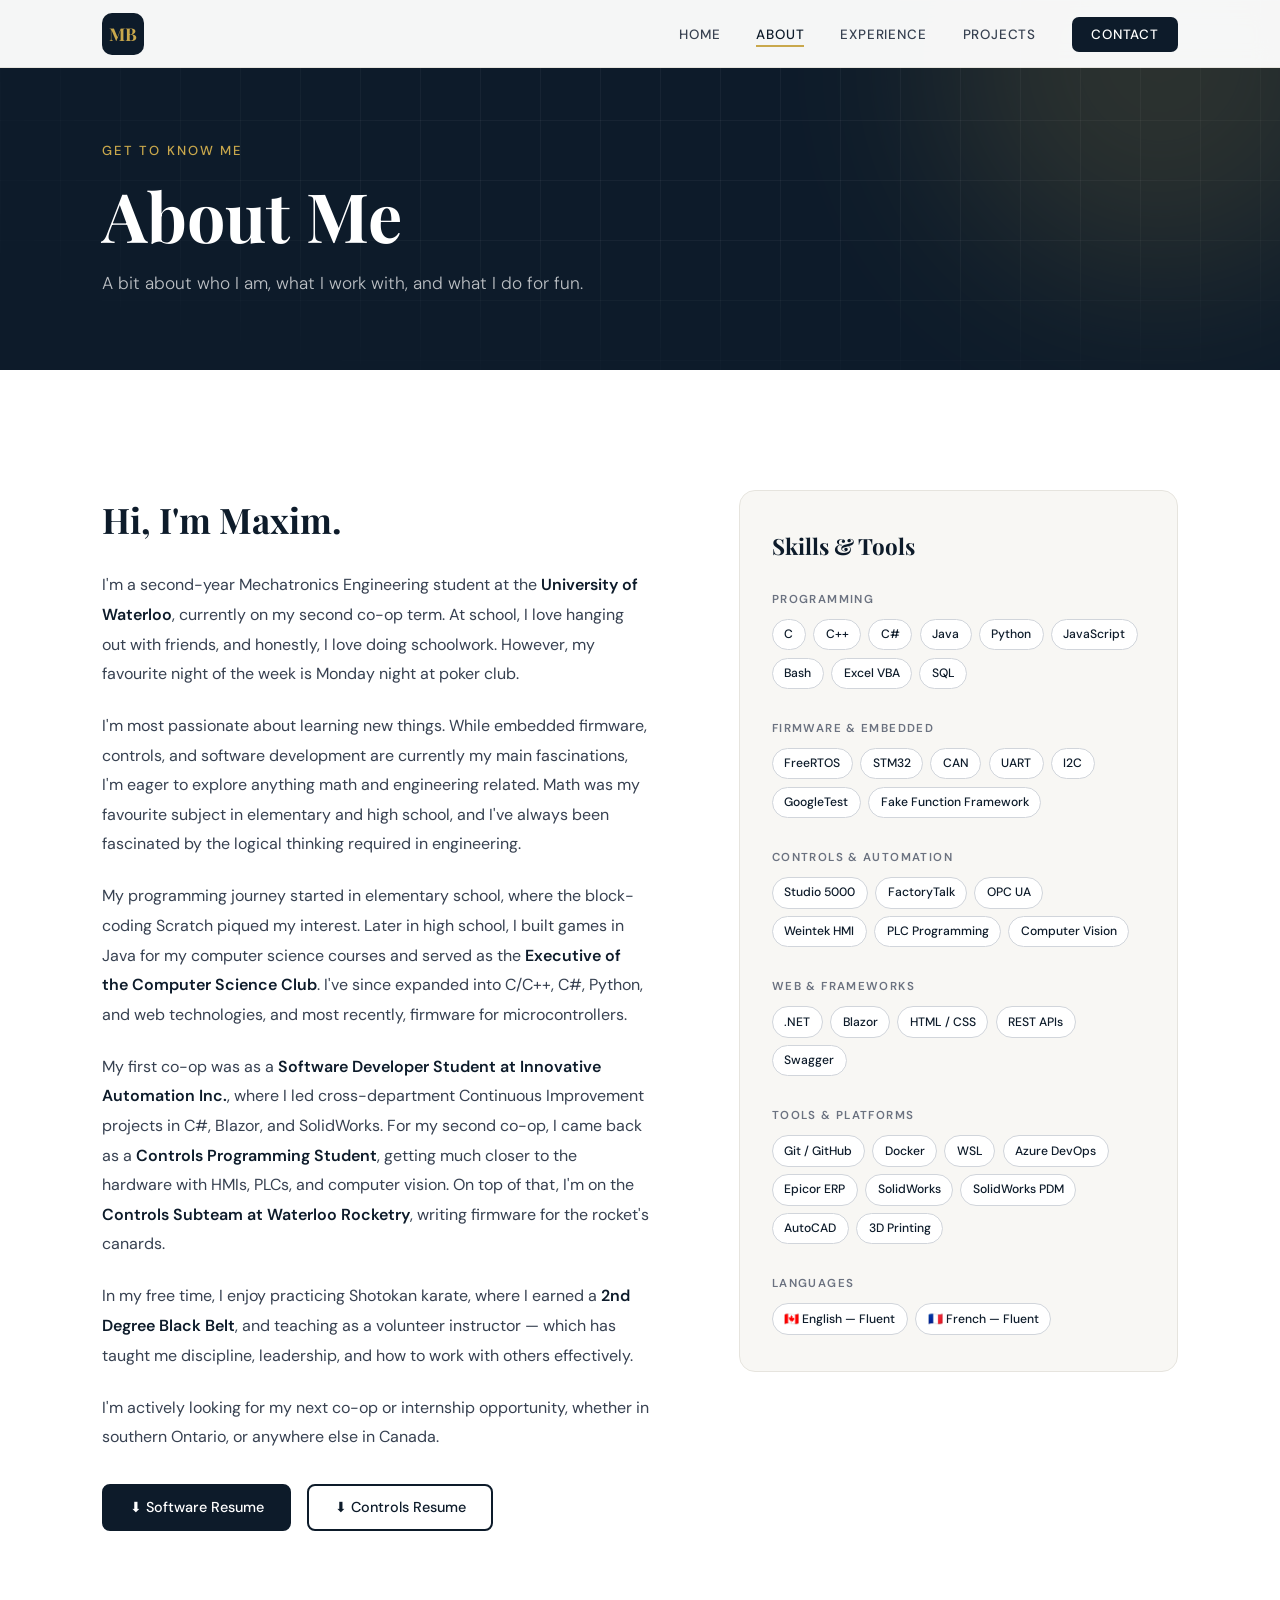
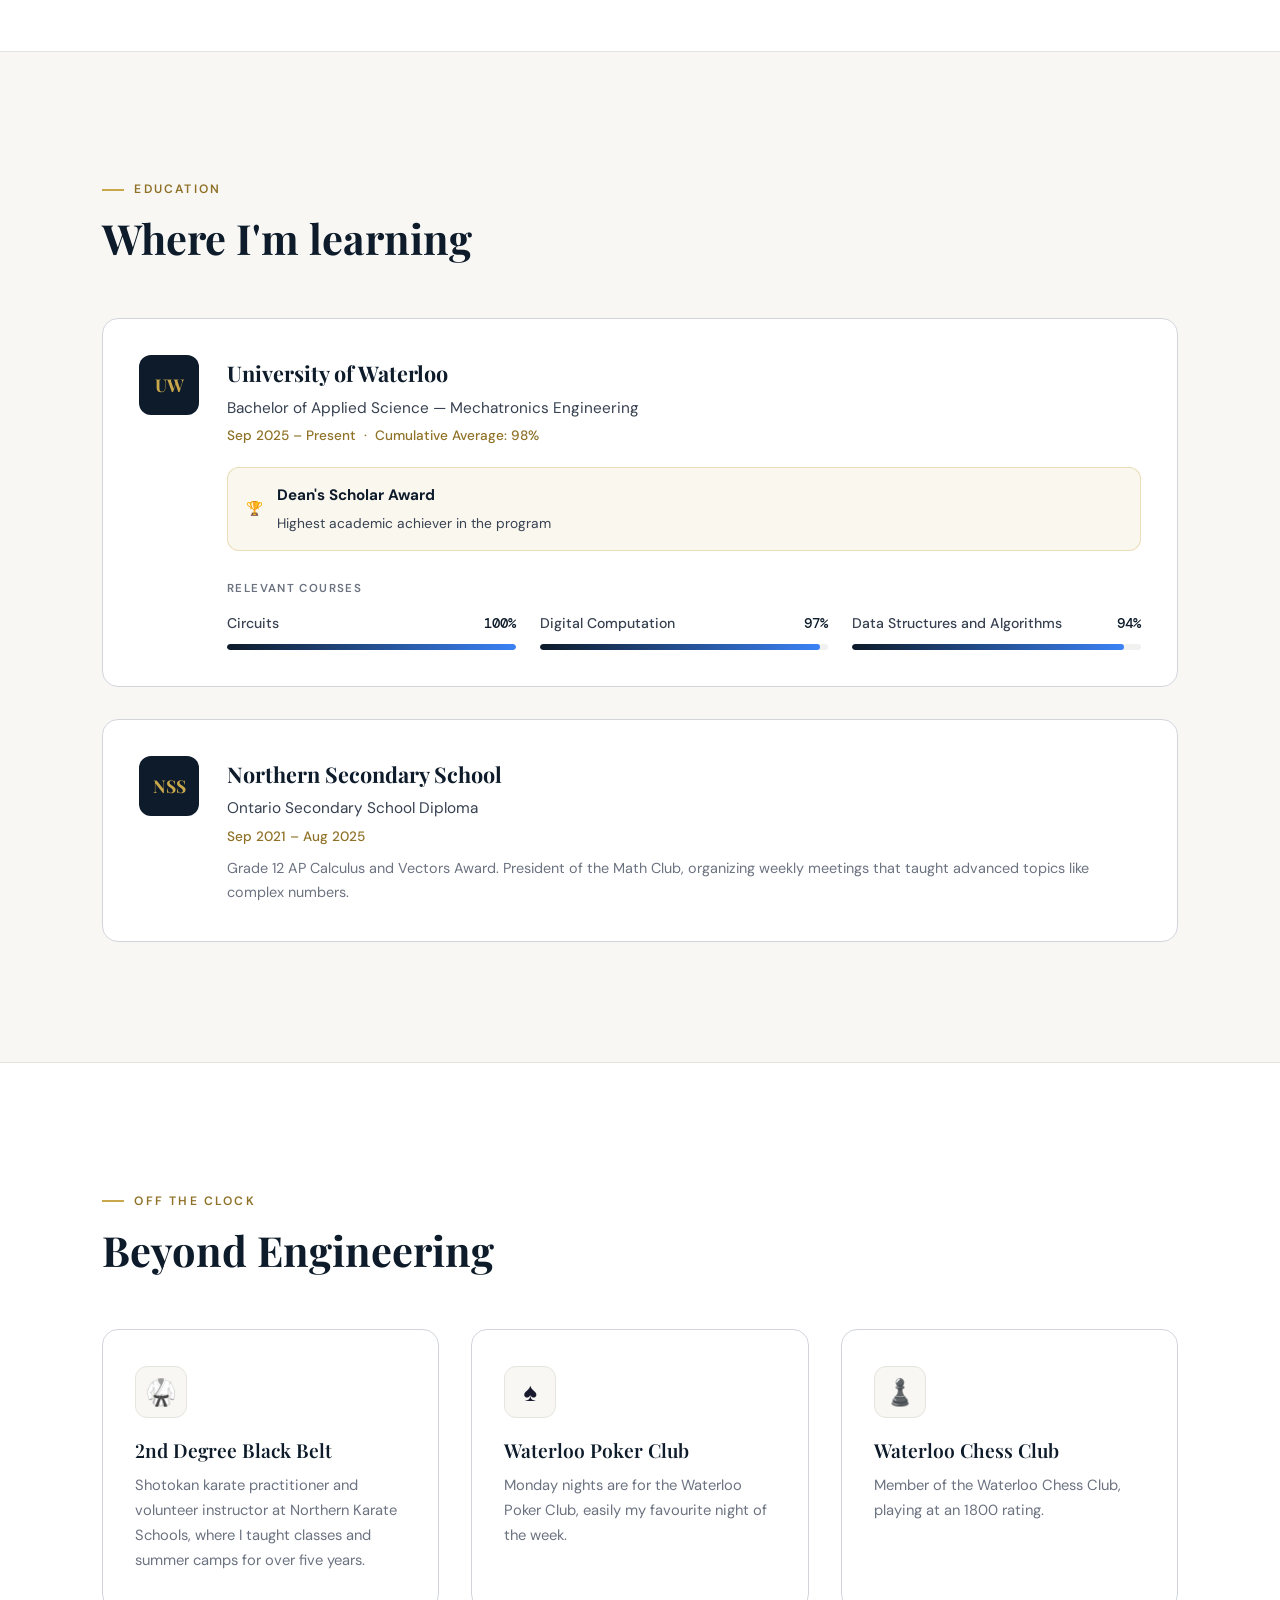
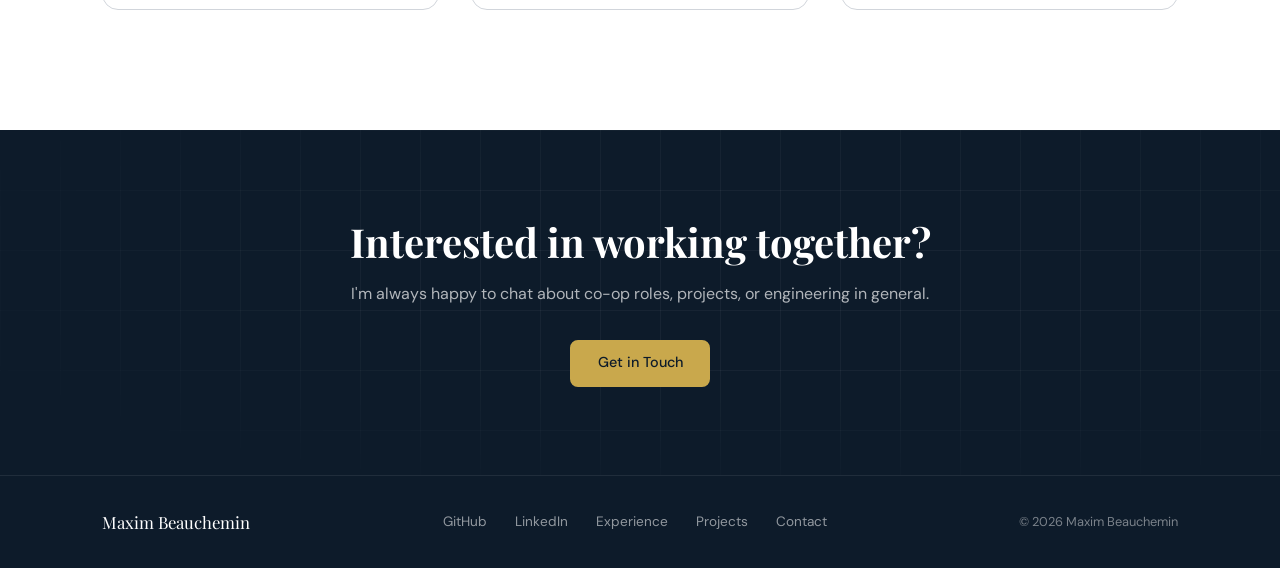
==== commit 8a05b8ef: "Fix stale cached styles, add spacing, and say second year - Version the style.css/main.js links (?v=" ====
--- a/about.html
+++ b/about.html
@@ -16,7 +16,7 @@
   <link rel="preconnect" href="https://fonts.googleapis.com" />
   <link rel="preconnect" href="https://fonts.gstatic.com" crossorigin />
   <link href="https://fonts.googleapis.com/css2?family=Playfair+Display:wght@400;600;700&family=DM+Sans:ital,wght@0,300;0,400;0,500;0,600;1,300&family=DM+Mono:wght@400;500&display=swap" rel="stylesheet"/>
-  <link rel="stylesheet" href="css/style.css" />
+  <link rel="stylesheet" href="css/style.css?v=2" />
   <noscript><style>[data-animate] { opacity: 1; }</style></noscript>
 </head>
 <body>
@@ -59,7 +59,7 @@
         <div class="about-grid">
           <div class="about-bio" data-animate>
             <h2>Hi, I'm Maxim.</h2>
-            <p>I'm a Mechatronics Engineering student at the <strong>University of Waterloo</strong>, currently on my second co-op term. At school, I love hanging out with friends, and honestly, I love doing schoolwork. However, my favourite night of the week is Monday night at poker club.</p>
+            <p>I'm a second-year Mechatronics Engineering student at the <strong>University of Waterloo</strong>, currently on my second co-op term. At school, I love hanging out with friends, and honestly, I love doing schoolwork. However, my favourite night of the week is Monday night at poker club.</p>
             <p>I'm most passionate about learning new things. While embedded firmware, controls, and software development are currently my main fascinations, I'm eager to explore anything math and engineering related. Math was my favourite subject in elementary and high school, and I've always been fascinated by the logical thinking required in engineering.</p>
             <p>My programming journey started in elementary school, where the block-coding Scratch piqued my interest. Later in high school, I built games in Java for my computer science courses and served as the <strong>Executive of the Computer Science Club</strong>. I've since expanded into C/C++, C#, Python, and web technologies, and most recently, firmware for microcontrollers.</p>
             <p>My first co-op was as a <strong>Software Developer Student at Innovative Automation Inc.</strong>, where I led cross-department Continuous Improvement projects in C#, Blazor, and SolidWorks. For my second co-op, I came back as a <strong>Controls Programming Student</strong>, getting much closer to the hardware with HMIs, PLCs, and computer vision. On top of that, I'm on the <strong>Controls Subteam at Waterloo Rocketry</strong>, writing firmware for the rocket's canards.</p>
@@ -261,6 +261,6 @@
     </div>
   </footer>
 
-  <script src="js/main.js"></script>
+  <script src="js/main.js?v=2"></script>
 </body>
 </html>
--- a/css/style.css
+++ b/css/style.css
@@ -60,11 +60,11 @@
 [data-animate].visible { animation: reveal 0.7s cubic-bezier(0.2, 0.7, 0.2, 1) both; }
 
 /* SECTIONS */
-.section { padding: 6rem 0; }
+.section { padding: 7.5rem 0; }
 .section-alt { background: var(--off-white); border-top: 1px solid var(--gray-200); border-bottom: 1px solid var(--gray-200); }
-.section-head { max-width: 660px; margin-bottom: 3rem; }
+.section-head { max-width: 660px; margin-bottom: 3.5rem; }
 .section-head.center { margin-left: auto; margin-right: auto; text-align: center; }
-.section-head-row { display: flex; align-items: flex-end; justify-content: space-between; flex-wrap: wrap; gap: 1.25rem; margin-bottom: 3rem; }
+.section-head-row { display: flex; align-items: flex-end; justify-content: space-between; flex-wrap: wrap; gap: 1.25rem; margin-bottom: 3.5rem; }
 .section-head-row .section-head { margin-bottom: 0; }
 .section-label {
   display: inline-flex; align-items: center; gap: 0.65rem;
@@ -231,12 +231,12 @@
 .stat-label { font-size: 0.86rem; color: var(--gray-500); line-height: 1.55; }
 
 /* HIGHLIGHTS (What I Do / Beyond Engineering) */
-.highlights-grid { display: grid; grid-template-columns: repeat(auto-fit, minmax(240px, 1fr)); gap: 1.5rem; }
+.highlights-grid { display: grid; grid-template-columns: repeat(auto-fit, minmax(240px, 1fr)); gap: 2rem; }
 .highlights-grid.cols-2 { grid-template-columns: repeat(2, 1fr); }
 .highlights-grid.cols-3 { grid-template-columns: repeat(3, 1fr); }
 .highlight-card {
   display: flex; flex-direction: column;
-  padding: 2rem 1.75rem; background: var(--white);
+  padding: 2.25rem 2rem; background: var(--white);
   border: 1px solid var(--gray-300); border-radius: var(--radius-lg);
   transition: transform var(--transition), box-shadow var(--transition), border-color var(--transition);
 }
@@ -250,7 +250,7 @@
 .hc-body { display: flex; flex-direction: column; flex: 1; min-width: 0; }
 
 /* FEATURED PROJECTS (home) */
-.feature-grid { display: grid; grid-template-columns: repeat(2, 1fr); gap: 2rem; }
+.feature-grid { display: grid; grid-template-columns: repeat(2, 1fr); gap: 2.5rem; }
 .feature-card {
   display: flex; flex-direction: column; overflow: hidden;
   background: var(--white); border: 1px solid var(--gray-300); border-radius: var(--radius-lg);
@@ -261,7 +261,7 @@
 .fc-media img { width: 100%; height: 100%; object-fit: cover; transition: transform 0.6s ease; }
 .feature-card:hover .fc-media img { transform: scale(1.04); }
 .fc-chip { position: absolute; top: 1rem; left: 1rem; z-index: 2; font-size: 0.7rem; font-weight: 600; letter-spacing: 0.12em; text-transform: uppercase; color: var(--gold-lt); background: rgba(13,27,42,0.8); padding: 0.35rem 0.8rem; border-radius: 20px; }
-.fc-body { display: flex; flex-direction: column; flex: 1; padding: 1.75rem 2rem 2rem; }
+.fc-body { display: flex; flex-direction: column; flex: 1; padding: 2rem 2.25rem 2.25rem; }
 .fc-meta { font-size: 0.76rem; font-weight: 600; letter-spacing: 0.12em; text-transform: uppercase; color: var(--gold-dk); margin-bottom: 0.45rem; }
 .fc-body h3 { font-family: var(--font-display); font-size: 1.5rem; line-height: 1.25; color: var(--navy); margin-bottom: 0.75rem; }
 .fc-body p { font-size: 0.94rem; color: var(--gray-700); margin-bottom: 1.25rem; }
@@ -278,11 +278,11 @@
   background-size: 30px 30px;
 }
 .rocket-svg { position: relative; display: block; width: 100%; height: auto; }
-.rocket-art .rocket-svg { max-width: 380px; }
+.rocket-art .rocket-svg { width: auto; height: 92%; max-width: 92%; }
 .rocket-label { font-family: var(--font-mono); font-size: 9.5px; letter-spacing: 0.14em; fill: var(--gold-lt); }
 
 /* LIVE STATS */
-.live-stats-grid { display: grid; grid-template-columns: 1fr 1fr; gap: 1.75rem; }
+.live-stats-grid { display: grid; grid-template-columns: 1fr 1fr; gap: 2.5rem; }
 .ls-card {
   background: var(--white);
   border: 1px solid var(--gray-300);
@@ -336,21 +336,21 @@
 .page-subtitle { margin-top: 1rem; max-width: 580px; font-size: 1.08rem; font-weight: 300; color: rgba(255,255,255,0.72); }
 
 /* ABOUT */
-.about-grid { display: grid; grid-template-columns: minmax(0, 1.25fr) minmax(0, 1fr); gap: 4.5rem; align-items: start; }
+.about-grid { display: grid; grid-template-columns: minmax(0, 1.25fr) minmax(0, 1fr); gap: 5.5rem; align-items: start; }
 .about-bio h2 { font-family: var(--font-display); font-size: 2.2rem; color: var(--navy); margin-bottom: 1.25rem; }
-.about-bio p { font-size: 0.98rem; color: var(--gray-700); margin-bottom: 1.1rem; line-height: 1.8; }
+.about-bio p { font-size: 1rem; color: var(--gray-700); margin-bottom: 1.4rem; line-height: 1.85; }
 .about-bio strong { color: var(--navy); font-weight: 600; }
 .about-bio .resume-buttons { margin-top: 2rem; }
 .skills-card { padding: 2.25rem 2rem; background: var(--off-white); border: 1px solid var(--gray-200); border-radius: var(--radius-lg); }
 .skills-card > h3 { font-family: var(--font-display); font-size: 1.4rem; color: var(--navy); margin-bottom: 1.5rem; }
 .skills-card .tag { background: var(--white); }
-.skill-group { margin-bottom: 1.5rem; }
+.skill-group { margin-bottom: 1.85rem; }
 .skill-group:last-child { margin-bottom: 0; }
 .skill-group-label { font-size: 0.72rem; font-weight: 600; text-transform: uppercase; letter-spacing: 0.12em; color: var(--gray-500); margin-bottom: 0.6rem; }
 
 /* EDUCATION */
 .edu-card { display: flex; align-items: flex-start; gap: 1.75rem; padding: 2.25rem; background: var(--white); border: 1px solid var(--gray-300); border-radius: var(--radius-lg); }
-.edu-card + .edu-card { margin-top: 1.25rem; }
+.edu-card + .edu-card { margin-top: 2rem; }
 .edu-logo { width: 60px; height: 60px; flex-shrink: 0; display: flex; align-items: center; justify-content: center; background: var(--navy); color: var(--gold); font-family: var(--font-display); font-weight: 700; font-size: 1.1rem; border-radius: 12px; }
 .edu-info { flex: 1; min-width: 0; }
 .edu-info h3 { font-family: var(--font-display); font-size: 1.35rem; color: var(--navy); margin-bottom: 0.2rem; }
@@ -374,11 +374,11 @@
 .timeline { position: relative; padding-left: 2.75rem; }
 .timeline::before { content: ''; position: absolute; left: 10px; top: 2rem; bottom: 2rem; width: 2px; background: linear-gradient(to bottom, var(--gold), var(--gray-300)); }
 .tl-item { position: relative; }
-.tl-item + .tl-item { margin-top: 2rem; }
+.tl-item + .tl-item { margin-top: 2.75rem; }
 .tl-dot { position: absolute; left: -2.75rem; top: 2.1rem; width: 22px; height: 22px; display: flex; align-items: center; justify-content: center; }
 .tl-dot::before { content: ''; width: 14px; height: 14px; border-radius: 50%; background: var(--white); border: 3px solid var(--gold); }
 .tl-item.current .tl-dot::before { background: var(--gold); box-shadow: 0 0 0 5px rgba(201,168,76,0.22); }
-.exp-card { padding: 2rem 2.25rem; background: var(--white); border: 1px solid var(--gray-300); border-radius: var(--radius-lg); transition: border-color var(--transition), box-shadow var(--transition); }
+.exp-card { padding: 2.5rem 2.75rem; background: var(--white); border: 1px solid var(--gray-300); border-radius: var(--radius-lg); transition: border-color var(--transition), box-shadow var(--transition); }
 .exp-card:hover { border-color: var(--gold); box-shadow: var(--shadow); }
 .exp-header { display: flex; justify-content: space-between; align-items: flex-start; flex-wrap: wrap; gap: 0.75rem 1rem; margin-bottom: 1rem; }
 .exp-header h3 { font-family: var(--font-display); font-size: 1.4rem; line-height: 1.25; color: var(--navy); margin-bottom: 0.2rem; }
@@ -389,13 +389,13 @@
 .badge-current::before { content: ''; width: 7px; height: 7px; border-radius: 50%; background: var(--green); animation: pulse 2s infinite; }
 .exp-summary { font-size: 0.97rem; color: var(--gray-700); line-height: 1.75; max-width: 780px; }
 .exp-summary strong { color: var(--navy); font-weight: 600; }
-.impact-grid { display: grid; grid-template-columns: repeat(3, 1fr); gap: 1rem; margin-top: 1.5rem; }
+.impact-grid { display: grid; grid-template-columns: repeat(3, 1fr); gap: 1.25rem; margin-top: 1.75rem; }
 .impact { padding: 1.25rem 1.25rem 1.1rem; background: var(--off-white); border: 1px solid var(--gray-200); border-radius: 12px; }
 .impact-num { display: block; font-family: var(--font-display); font-size: 1.9rem; font-weight: 700; line-height: 1; color: var(--navy); margin-bottom: 0.55rem; }
 .impact-num small { font-size: 0.55em; font-weight: 600; color: var(--gold-dk); }
 .impact-label { font-size: 0.84rem; color: var(--gray-500); line-height: 1.55; }
 .exp-tags { display: flex; flex-wrap: wrap; gap: 0.45rem; margin-top: 1.5rem; }
-.also-card { display: flex; align-items: center; gap: 1.5rem; margin-top: 3rem; padding: 1.75rem 2rem; background: var(--off-white); border: 1px dashed var(--gold); border-radius: var(--radius-lg); }
+.also-card { display: flex; align-items: center; gap: 1.5rem; margin-top: 4rem; padding: 1.75rem 2rem; background: var(--off-white); border: 1px dashed var(--gold); border-radius: var(--radius-lg); }
 .also-icon { flex-shrink: 0; width: 56px; height: 56px; display: flex; align-items: center; justify-content: center; font-size: 1.6rem; background: var(--navy); border-radius: 14px; }
 .also-text { flex: 1; }
 .also-text h3 { font-family: var(--font-display); font-size: 1.2rem; color: var(--navy); margin-bottom: 0.2rem; }
@@ -404,14 +404,14 @@
 /* PROJECTS */
 .project-block {
   display: grid; grid-template-columns: minmax(0, 1.15fr) minmax(0, 1fr); gap: 3rem 3.5rem; align-items: start;
-  padding: 3rem; background: var(--white); border: 1px solid var(--gray-300); border-radius: 20px; box-shadow: var(--shadow);
-}
-.project-block + .project-block { margin-top: 3rem; }
+  padding: 3.5rem; background: var(--white); border: 1px solid var(--gray-300); border-radius: 20px; box-shadow: var(--shadow);
+}
+.project-block + .project-block { margin-top: 4.5rem; }
 .pf-label { font-size: 0.76rem; font-weight: 600; letter-spacing: 0.12em; text-transform: uppercase; color: var(--gold-dk); margin-bottom: 0.7rem; }
 .pf-header h2 { font-family: var(--font-display); font-size: clamp(1.8rem, 3vw, 2.25rem); line-height: 1.2; color: var(--navy); margin-bottom: 1rem; }
 .pf-desc { font-size: 0.97rem; color: var(--gray-700); line-height: 1.75; margin-bottom: 1.25rem; }
 .pf-desc strong, .pf-bullets strong { color: var(--navy); font-weight: 600; }
-.pf-bullets { display: flex; flex-direction: column; gap: 0.55rem; margin-bottom: 1.5rem; }
+.pf-bullets { display: flex; flex-direction: column; gap: 0.75rem; margin-bottom: 1.75rem; }
 .pf-bullets li { position: relative; padding-left: 1.3rem; font-size: 0.93rem; color: var(--gray-700); line-height: 1.65; }
 .pf-bullets li::before { content: '→'; position: absolute; left: 0; color: var(--gold); font-size: 0.85rem; }
 .pf-tags { margin-bottom: 1.75rem; }
@@ -437,7 +437,7 @@
 
 /* Photos */
 .pf-photo { display: block; overflow: hidden; border-radius: var(--radius-lg); box-shadow: var(--shadow-lg); cursor: zoom-in; }
-.pf-photo img { width: 100%; height: auto; aspect-ratio: 4 / 3; object-fit: cover; transition: transform 0.6s ease; }
+.pf-photo img { width: 100%; height: auto; max-height: 60vh; aspect-ratio: 4 / 3; object-fit: cover; transition: transform 0.6s ease; }
 .pf-photo:hover img { transform: scale(1.03); }
 .photo-hint { margin-top: 0.75rem; font-size: 0.8rem; color: var(--gray-500); text-align: center; }
 .gallery { display: grid; grid-template-columns: repeat(5, 1fr); gap: 0.9rem; }
@@ -449,7 +449,7 @@
 .project-video { width: 100%; aspect-ratio: 16 / 9; display: block; border: none; }
 
 /* GitHub project cards */
-.projects-grid { display: grid; grid-template-columns: repeat(3, 1fr); gap: 1.75rem; }
+.projects-grid { display: grid; grid-template-columns: repeat(3, 1fr); gap: 2rem; }
 .project-card {
   display: flex; flex-direction: column;
   padding: 1.75rem; background: var(--white);
@@ -474,11 +474,11 @@
 .lightbox { position: fixed; inset: 0; z-index: 2000; display: none; align-items: center; justify-content: center; padding: 4.5rem 5.5rem; background: rgba(8,15,24,0.94); }
 .lightbox.open { display: flex; animation: fadeIn 0.25s ease; }
 .lb-figure { display: flex; flex-direction: column; align-items: center; max-width: 100%; max-height: 100%; }
-.lb-img { max-width: 100%; max-height: calc(100vh - 11rem); border-radius: 10px; box-shadow: 0 20px 60px rgba(0,0,0,0.5); }
+.lb-img { max-width: min(100%, 1100px); max-height: calc(100vh - 11rem); cursor: zoom-out; border-radius: 10px; box-shadow: 0 20px 60px rgba(0,0,0,0.5); }
 .lb-caption { margin-top: 1rem; font-size: 0.92rem; color: rgba(255,255,255,0.8); text-align: center; }
 .lb-count { display: block; margin-top: 0.2rem; font-family: var(--font-mono); font-size: 0.75rem; color: rgba(255,255,255,0.45); }
 .lb-btn {
-  position: absolute; width: 48px; height: 48px; display: flex; align-items: center; justify-content: center;
+  position: absolute; z-index: 2; width: 48px; height: 48px; display: flex; align-items: center; justify-content: center;
   border-radius: 50%; border: 1px solid rgba(255,255,255,0.25); background: rgba(255,255,255,0.06);
   color: var(--white); font-size: 1.5rem; line-height: 1; cursor: pointer;
   transition: background var(--transition), color var(--transition), border-color var(--transition);
@@ -493,7 +493,7 @@
 .contact-info h2 { font-family: var(--font-display); font-size: 2.2rem; color: var(--navy); margin-bottom: 1rem; }
 .contact-info p { font-size: 0.98rem; color: var(--gray-700); margin-bottom: 1rem; line-height: 1.75; }
 .contact-info strong { color: var(--navy); font-weight: 600; }
-.contact-links { display: flex; flex-direction: column; gap: 0.9rem; margin-top: 2rem; }
+.contact-links { display: flex; flex-direction: column; gap: 1.1rem; margin-top: 2.25rem; }
 .contact-link-card { display: flex; align-items: center; gap: 1rem; padding: 1rem 1.25rem; background: var(--white); border: 1px solid var(--gray-300); border-radius: 12px; transition: border-color var(--transition), transform var(--transition), box-shadow var(--transition); }
 .contact-link-card:hover { border-color: var(--gold); transform: translateX(4px); box-shadow: var(--shadow); }
 .clc-icon { width: 42px; height: 42px; flex-shrink: 0; display: flex; align-items: center; justify-content: center; border-radius: 10px; background: var(--navy); color: var(--gold); }
